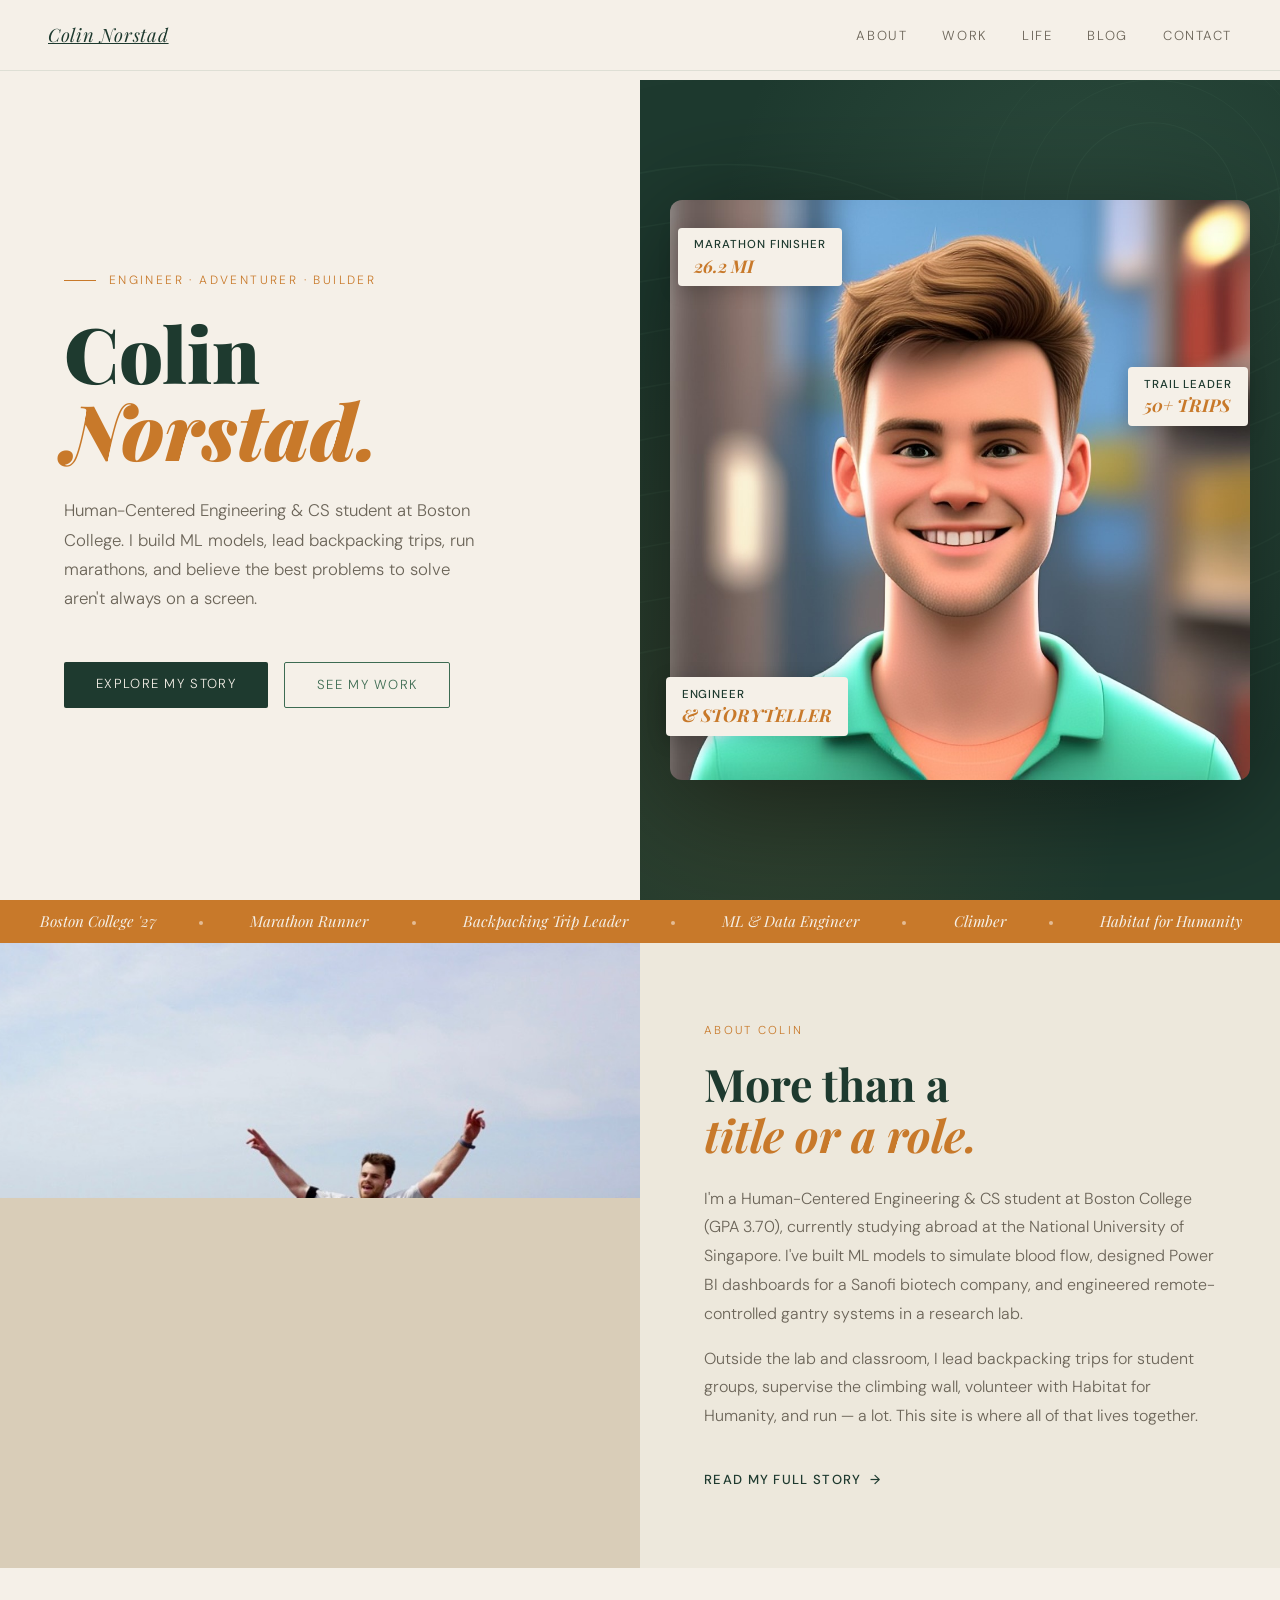
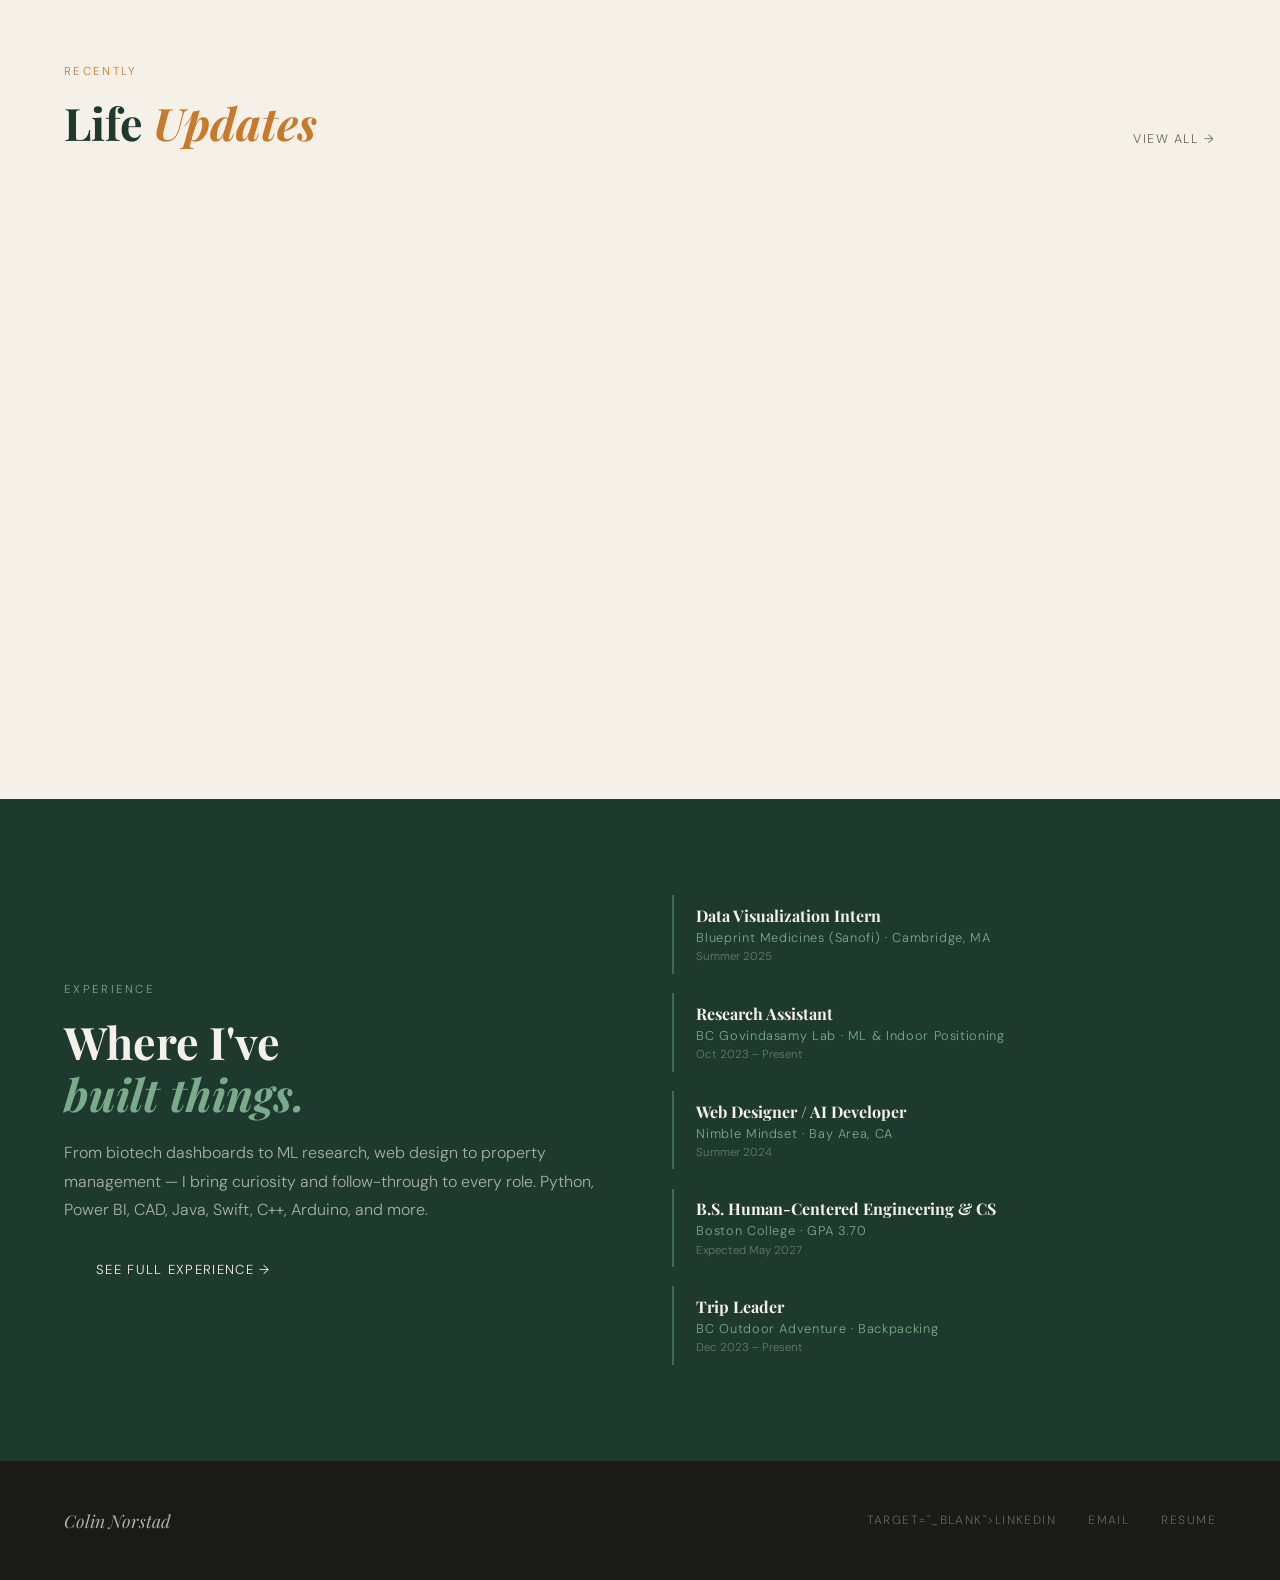
==== index.html @ 1503a0a2 "added outdoor image" ====
<!DOCTYPE html>
<html lang="en">
<head>
  <meta charset="UTF-8" />
  <meta name="viewport" content="width=device-width, initial-scale=1.0"/>
  <title>Colin Norstad</title>
  <link href="https://fonts.googleapis.com/css2?family=Playfair+Display:ital,wght@0,400;0,700;0,900;1,400;1,700&family=DM+Sans:wght@300;400;500&display=swap" rel="stylesheet"/>
  <style>
    *, *::before, *::after { box-sizing: border-box; margin: 0; padding: 0; }

    :root {
      --forest:   #1e3a2f;
      --moss:     #3d6b52;
      --sage:     #7aab8a;
      --cream:    #f5f0e8;
      --warm:     #ede8dc;
      --amber:    #c8792a;
      --sand:     #d9cdb8;
      --ink:      #1a1a18;
      --muted:    #6b6458;
    }

    html { scroll-behavior: smooth; }

    body {
      background: var(--cream);
      color: var(--ink);
      font-family: 'DM Sans', sans-serif;
      font-weight: 300;
      overflow-x: hidden;
    }

    /* ── NAV ── */
    nav {
      position: fixed; top: 0; left: 0; right: 0; z-index: 100;
      display: flex; justify-content: space-between; align-items: center;
      padding: 1.4rem 3rem;
      background: rgba(245,240,232,0.85);
      -webkit-backdrop-filter: blur(10px);
      backdrop-filter: blur(10px);
      border-bottom: 1px solid rgba(61,107,82,0.12);
    }
    .nav-logo {
      font-family: 'Playfair Display', serif;
      font-size: 1.15rem;
      letter-spacing: 0.04em;
      color: var(--forest);
      font-style: italic;
    }
    .nav-links { display: flex; gap: 2.2rem; list-style: none; }
    .nav-links a {
      text-decoration: none;
      color: var(--muted);
      font-size: 0.82rem;
      letter-spacing: 0.12em;
      text-transform: uppercase;
      transition: color 0.2s;
    }
    .nav-links a:hover { color: var(--amber); }

    /* ── HERO ── */
    .hero {
      min-height: 100vh;
      display: grid;
      grid-template-columns: 1fr 1fr;
      padding-top: 80px;
    }

    .hero-left {
      display: flex;
      flex-direction: column;
      justify-content: center;
      padding: 5rem 3.5rem 5rem 4rem;
      position: relative;
    }

    .hero-eyebrow {
      font-size: 0.75rem;
      letter-spacing: 0.2em;
      text-transform: uppercase;
      color: var(--amber);
      margin-bottom: 1.6rem;
      display: flex; align-items: center; gap: 0.8rem;
    }
    .hero-eyebrow::before {
      content: '';
      display: block;
      width: 2rem; height: 1px;
      background: var(--amber);
    }

    .hero-name {
      font-family: 'Playfair Display', serif;
      font-size: clamp(3.5rem, 6vw, 5.5rem);
      font-weight: 900;
      line-height: 1.0;
      color: var(--forest);
      margin-bottom: 1.8rem;
    }
    .hero-name em {
      font-style: italic;
      color: var(--amber);
    }

    .hero-tagline {
      font-size: 1.05rem;
      line-height: 1.75;
      color: var(--muted);
      max-width: 38ch;
      margin-bottom: 3rem;
    }

    .hero-ctas { display: flex; gap: 1rem; flex-wrap: wrap; }

    .btn-primary {
      background: var(--forest);
      color: var(--cream);
      padding: 0.85rem 2rem;
      font-size: 0.82rem;
      letter-spacing: 0.1em;
      text-transform: uppercase;
      text-decoration: none;
      border-radius: 2px;
      transition: background 0.2s, transform 0.15s;
    }
    .btn-primary:hover { background: var(--amber); transform: translateY(-2px); }

    .btn-secondary {
      border: 1.5px solid var(--moss);
      color: var(--moss);
      padding: 0.85rem 2rem;
      font-size: 0.82rem;
      letter-spacing: 0.1em;
      text-transform: uppercase;
      text-decoration: none;
      border-radius: 2px;
      transition: all 0.2s;
    }
    .btn-secondary:hover { border-color: var(--amber); color: var(--amber); transform: translateY(-2px); }

    /* ── HERO GRAPHIC RIGHT ── */
    .hero-right {
      background: var(--forest);
      position: relative;
      overflow: hidden;
      display: flex; align-items: center; justify-content: center;
    }

    /* layered background texture */
    .hero-right::before {
      content: '';
      position: absolute; inset: 0;
      background:
        radial-gradient(ellipse at 70% 30%, rgba(122,171,138,0.18) 0%, transparent 60%),
        radial-gradient(ellipse at 20% 80%, rgba(200,121,42,0.12) 0%, transparent 50%);
    }

    /* topographic lines */
    .topo {
      position: absolute; inset: 0;
      opacity: 0.07;
    }

    /* SVG illustration of Colin */
    .figure-wrap {
      position: relative; z-index: 2;
      display: flex; align-items: flex-end; justify-content: center;
      height: 85%;
    }

    .figure-svg {
      height: 100%;
      max-height: 580px;
      filter: drop-shadow(0 20px 60px rgba(0,0,0,0.4));
    }

    /* floating badges */
    .badge {
      position: absolute;
      background: var(--cream);
      border-radius: 4px;
      padding: 0.6rem 1rem;
      font-size: 0.72rem;
      letter-spacing: 0.08em;
      text-transform: uppercase;
      color: var(--forest);
      font-weight: 500;
      box-shadow: 0 4px 20px rgba(0,0,0,0.2);
      z-index: 3;
      animation: float 6s ease-in-out infinite;
    }
    .badge-1 { top: 18%; left: 6%; animation-delay: 0s; }
    .badge-2 { top: 35%; right: 5%; animation-delay: 2s; }
    .badge-3 { bottom: 20%; left: 4%; animation-delay: 1s; }

    .badge span { display: block; font-family: 'Playfair Display', serif; font-size: 1.1rem; font-style: italic; font-weight: 700; color: var(--amber); letter-spacing: 0; margin-top: 0.1rem; }

    @keyframes float {
      0%, 100% { transform: translateY(0); }
      50% { transform: translateY(-7px); }
    }

    /* ── MARQUEE STRIP ── */
    .marquee-strip {
      background: var(--amber);
      padding: 0.7rem 0;
      overflow: hidden;
      white-space: nowrap;
    }
    .marquee-inner {
      display: inline-block;
      animation: marquee 50s linear infinite;
    }
    .marquee-item {
      display: inline-block;
      font-family: 'Playfair Display', serif;
      font-style: italic;
      font-size: 0.95rem;
      color: var(--cream);
      padding: 0 2.5rem;
    }
    .marquee-dot {
      display: inline-block;
      width: 4px; height: 4px;
      background: rgba(255,255,255,0.5);
      border-radius: 50%;
      vertical-align: middle;
      margin: 0 0.2rem;
    }
    @keyframes marquee {
      from { transform: translateX(0); }
      to   { transform: translateX(-50%); }
    }

    /* ── ABOUT TEASER ── */
    .about {
      display: grid;
      grid-template-columns: 1fr 1fr;
      min-height: 60vh;
    }
    .about-image {
      background: var(--sand);
      position: relative;
      overflow: hidden;
      min-height: 420px;
    }
    .about-img-placeholder {
      width: 100%; height: 100%;
      display: flex; align-items: center; justify-content: center;
      flex-direction: column; gap: 0.8rem;
      background: linear-gradient(135deg, var(--sand) 0%, var(--warm) 100%);
    }
    .photo-label {
      font-size: 0.72rem; letter-spacing: 0.15em;
      text-transform: uppercase; color: var(--muted);
    }
    .photo-icon { font-size: 3rem; opacity: 0.3; }

    /* decorative overlapping box */
    .about-image::after {
      content: '';
      position: absolute;
      bottom: -1px; right: -1px;
      width: 40%; height: 40%;
      background: var(--forest);
      clip-path: polygon(100% 0, 100% 100%, 0 100%);
    }

    .about-text {
      background: var(--warm);
      padding: 5rem 4rem;
      display: flex; flex-direction: column; justify-content: center;
    }
    .section-label {
      font-size: 0.72rem; letter-spacing: 0.2em;
      text-transform: uppercase; color: var(--amber);
      margin-bottom: 1.2rem;
    }
    .about-text h2 {
      font-family: 'Playfair Display', serif;
      font-size: clamp(2rem, 3.5vw, 3rem);
      font-weight: 700;
      line-height: 1.15;
      color: var(--forest);
      margin-bottom: 1.5rem;
    }
    .about-text h2 em { font-style: italic; color: var(--amber); }
    .about-text p {
      font-size: 1rem; line-height: 1.8;
      color: var(--muted); margin-bottom: 1rem;
    }
    .read-more {
      display: inline-flex; align-items: center; gap: 0.5rem;
      margin-top: 1.5rem;
      font-size: 0.82rem; letter-spacing: 0.1em;
      text-transform: uppercase;
      color: var(--forest);
      text-decoration: none;
      font-weight: 500;
      transition: gap 0.2s, color 0.2s;
    }
    .read-more:hover { gap: 0.9rem; color: var(--amber); }
    .read-more::after { content: '→'; }

    /* ── LIFE UPDATES ── */
    .life {
      padding: 6rem 4rem;
      background: var(--cream);
    }
    .life-header {
      display: flex; justify-content: space-between; align-items: flex-end;
      margin-bottom: 3.5rem;
    }
    .life-header h2 {
      font-family: 'Playfair Display', serif;
      font-size: clamp(2rem, 3.5vw, 3rem);
      font-weight: 700;
      color: var(--forest);
      line-height: 1.1;
    }
    .life-header h2 em { font-style: italic; color: var(--amber); }
    .life-header a {
      font-size: 0.78rem; letter-spacing: 0.12em;
      text-transform: uppercase; color: var(--muted);
      text-decoration: none; transition: color 0.2s;
    }
    .life-header a:hover { color: var(--amber); }

    .life-grid {
      display: grid;
      grid-template-columns: 2fr 1fr 1fr;
      grid-template-rows: auto auto;
      gap: 1.2rem;
    }

    .life-card {
      border-radius: 4px;
      overflow: hidden;
      position: relative;
      cursor: pointer;
      transition: transform 0.3s;
    }
    .life-card:hover { transform: translateY(-4px); }
    .life-card:hover .card-img { transform: scale(1.04); }

    .life-card-inner {
      position: relative;
      height: 100%;
      min-height: 240px;
      overflow: hidden;
    }

    .card-img {
      width: 100%; height: 100%; min-height: 240px;
      object-fit: cover;
      transition: transform 0.5s ease;
      display: block;
    }

    .card-img-placeholder {
      width: 100%; min-height: 240px;
      display: flex; align-items: center; justify-content: center;
      font-size: 3rem;
      transition: transform 0.5s ease;
    }

    .card-overlay {
      position: absolute; inset: 0;
      background: linear-gradient(to top, rgba(20,40,28,0.88) 0%, transparent 55%);
      display: flex; flex-direction: column; justify-content: flex-end;
      padding: 1.4rem;
    }
    .card-tag {
      font-size: 0.65rem; letter-spacing: 0.15em;
      text-transform: uppercase; color: var(--sage);
      margin-bottom: 0.4rem;
    }
    .card-title {
      font-family: 'Playfair Display', serif;
      font-size: 1.05rem; font-weight: 700;
      color: var(--cream); line-height: 1.3;
    }
    .card-date {
      font-size: 0.7rem; color: rgba(245,240,232,0.5);
      margin-top: 0.4rem;
    }

    .life-card.featured { grid-row: span 2; }
    .life-card.featured .card-img-placeholder { min-height: 500px; }
    .life-card.featured .card-img { min-height: 500px; }
    .life-card.featured .card-title { font-size: 1.4rem; }

    /* card colors */
    .card-marathon .card-img-placeholder { background: linear-gradient(135deg, #2d5a3d, #4a8a5e); }
    .card-backpack .card-img-placeholder { background: linear-gradient(135deg, #3d4a2d, #6b7a4a); }
    .card-work    .card-img-placeholder { background: linear-gradient(135deg, #2d3d5a, #4a5e8a); }
    .card-code    .card-img-placeholder { background: linear-gradient(135deg, #1e3a2f, #3d6b52); }

    /* ── WORK TEASER ── */
    .work-teaser {
      background: var(--forest);
      padding: 6rem 4rem;
      display: grid;
      grid-template-columns: 1fr 1fr;
      gap: 4rem;
      align-items: center;
    }
    .work-teaser h2 {
      font-family: 'Playfair Display', serif;
      font-size: clamp(2rem, 3.5vw, 3rem);
      font-weight: 700;
      color: var(--cream);
      line-height: 1.15;
      margin-bottom: 1.2rem;
    }
    .work-teaser h2 em { font-style: italic; color: var(--sage); }
    .work-teaser p {
      color: rgba(245,240,232,0.65);
      line-height: 1.8; font-size: 1rem;
      margin-bottom: 2rem;
    }
    .work-items { display: flex; flex-direction: column; gap: 1.2rem; }
    .work-item {
      border-left: 2px solid var(--moss);
      padding: 0.6rem 0 0.6rem 1.4rem;
      transition: border-color 0.2s;
    }
    .work-item:hover { border-color: var(--amber); }
    .work-item-role {
      font-family: 'Playfair Display', serif;
      font-size: 1rem; font-weight: 700;
      color: var(--cream); margin-bottom: 0.2rem;
    }
    .work-item-co {
      font-size: 0.8rem; color: var(--sage); letter-spacing: 0.05em;
    }
    .work-item-yr {
      font-size: 0.72rem; color: rgba(245,240,232,0.35);
      margin-top: 0.2rem;
    }

    /* ── FOOTER ── */
    footer {
      background: var(--ink);
      padding: 3rem 4rem;
      display: flex; justify-content: space-between; align-items: center;
      flex-wrap: wrap; gap: 1rem;
    }
    .footer-name {
      font-family: 'Playfair Display', serif;
      font-size: 1.1rem; font-style: italic;
      color: var(--cream); opacity: 0.7;
    }
    .footer-links { display: flex; gap: 2rem; }
    .footer-links a {
      font-size: 0.75rem; letter-spacing: 0.12em;
      text-transform: uppercase; color: rgba(245,240,232,0.35);
      text-decoration: none; transition: color 0.2s;
    }
    .footer-links a:hover { color: var(--amber); }

    /* ── ENTRY ANIMATIONS ── */
    .fade-in {
      opacity: 0; transform: translateY(24px);
      animation: fadeUp 0.8s ease forwards;
    }
    .fade-in:nth-child(1) { animation-delay: 0.1s; }
    .fade-in:nth-child(2) { animation-delay: 0.25s; }
    .fade-in:nth-child(3) { animation-delay: 0.4s; }
    .fade-in:nth-child(4) { animation-delay: 0.55s; }
    @keyframes fadeUp {
      to { opacity: 1; transform: translateY(0); }
    }
  </style>
</head>
<body>

<!-- NAV -->
<nav>
  <a href="index.html" class="nav-logo">Colin Norstad</a>
  <ul class="nav-links">
    <li><a href="colin-about.html">About</a></li>
    <li><a href="colin-work.html">Work</a></li>
    <li><a href="colin-life.html">Life</a></li>
    <li><a href="colin-blog.html">Blog</a></li>
    <li><a href="colin-contact.html">Contact</a></li>
  </ul>
</nav>

<!-- HERO -->
<section class="hero">
  <div class="hero-left">
    <div class="hero-eyebrow fade-in">Engineer · Adventurer · Builder</div>
    <h1 class="hero-name fade-in">
      Colin<br><em>Norstad.</em>
    </h1>
    <p class="hero-tagline fade-in">
      Human-Centered Engineering & CS student at Boston College. I build ML models, lead backpacking trips, run marathons, and believe the best problems to solve aren't always on a screen.
    </p>
    <div class="hero-ctas fade-in">
      <a href="colin-about.html" class="btn-primary">Explore My Story</a>
      <a href="colin-work.html" class="btn-secondary">See My Work</a>
    </div>
  </div>

  <div class="hero-right">
    <!-- Topographic SVG background lines -->
    <svg class="topo" viewBox="0 0 600 700" preserveAspectRatio="xMidYMid slice" xmlns="http://www.w3.org/2000/svg">
      <path d="M-50,200 Q150,150 300,220 T650,180" fill="none" stroke="#7aab8a" stroke-width="1.5"/>
      <path d="M-50,250 Q180,190 330,270 T650,230" fill="none" stroke="#7aab8a" stroke-width="1.5"/>
      <path d="M-50,300 Q200,240 360,310 T650,280" fill="none" stroke="#7aab8a" stroke-width="1.5"/>
      <path d="M-50,350 Q170,290 320,360 T650,330" fill="none" stroke="#7aab8a" stroke-width="1.5"/>
      <path d="M-50,400 Q210,340 380,420 T650,380" fill="none" stroke="#7aab8a" stroke-width="1.5"/>
      <path d="M-50,450 Q190,390 350,460 T650,430" fill="none" stroke="#7aab8a" stroke-width="1.5"/>
      <path d="M-50,500 Q220,440 400,510 T650,480" fill="none" stroke="#7aab8a" stroke-width="1.5"/>
      <path d="M-50,550 Q160,490 310,560 T650,520" fill="none" stroke="#7aab8a" stroke-width="1.5"/>
      <path d="M-50,150 Q130,100 280,170 T650,130" fill="none" stroke="#7aab8a" stroke-width="1.5"/>
      <path d="M-50,100 Q110,50 260,120 T650,80" fill="none" stroke="#7aab8a" stroke-width="1.5"/>
      <circle cx="480" cy="120" r="80" fill="none" stroke="#7aab8a" stroke-width="1"/>
      <circle cx="480" cy="120" r="120" fill="none" stroke="#7aab8a" stroke-width="0.8"/>
      <circle cx="480" cy="120" r="160" fill="none" stroke="#7aab8a" stroke-width="0.6"/>
    </svg>

    <!-- Cartoon portrait -->
    <div class="figure-wrap" style="align-items:center; justify-content:center;">
      <img src="[data-uri]" 
           alt="Colin Norstad illustrated portrait"
           style="height:88%; max-height:580px; width:auto; object-fit:contain; 
                  filter:drop-shadow(0 20px 60px rgba(0,0,0,0.5));
                  border-radius: 12px;" />
    </div>

    <!-- Floating achievement badges -->
    <div class="badge badge-1">
      Marathon finisher
      <span>26.2 mi</span>
    </div>
    <div class="badge badge-2">
      Trail leader
      <span>50+ trips</span>
    </div>
    <div class="badge badge-3">
      Engineer
      <span>& Storyteller</span>
    </div>
  </div>
</section>

<!-- MARQUEE -->
<div class="marquee-strip">
  <div class="marquee-inner">
    <span class="marquee-item">Boston College '27</span><span class="marquee-dot"></span>
    <span class="marquee-item">Marathon Runner</span><span class="marquee-dot"></span>
    <span class="marquee-item">Backpacking Trip Leader</span><span class="marquee-dot"></span>
    <span class="marquee-item">ML & Data Engineer</span><span class="marquee-dot"></span>
    <span class="marquee-item">Climber</span><span class="marquee-dot"></span>
    <span class="marquee-item">Habitat for Humanity</span><span class="marquee-dot"></span>
    <span class="marquee-item">Engineers Without Borders</span><span class="marquee-dot"></span>
    <span class="marquee-item">Boston College '27</span><span class="marquee-dot"></span>
    <span class="marquee-item">Marathon Runner</span><span class="marquee-dot"></span>
    <span class="marquee-item">Backpacking Trip Leader</span><span class="marquee-dot"></span>
    <span class="marquee-item">ML & Data Engineer</span><span class="marquee-dot"></span>
    <span class="marquee-item">Climber</span><span class="marquee-dot"></span>
    <span class="marquee-item">Habitat for Humanity</span><span class="marquee-dot"></span>
    <span class="marquee-item">Engineers Without Borders</span><span class="marquee-dot"></span>
  </div>
</div>

<!-- ABOUT TEASER -->
<section class="about">
  <div class="about-image">
    <img src="[data-uri]" alt="Colin at the marathon finish line" style="width:100%;height:100%;min-height:420px;object-fit:cover;object-position:center 20%;display:block;" />
  </div>
  <div class="about-text">
    <div class="section-label">About Colin</div>
    <h2>More than a<br><em>title or a role.</em></h2>
    <p>I'm a Human-Centered Engineering & CS student at Boston College (GPA 3.70), currently studying abroad at the National University of Singapore. I've built ML models to simulate blood flow, designed Power BI dashboards for a Sanofi biotech company, and engineered remote-controlled gantry systems in a research lab.</p>
    <p>Outside the lab and classroom, I lead backpacking trips for student groups, supervise the climbing wall, volunteer with Habitat for Humanity, and run — a lot. This site is where all of that lives together.</p>
    <a href="colin-about.html" class="read-more">Read my full story</a>
  </div>
</section>

<!-- LIFE UPDATES -->
<section class="life">
  <div class="life-header">
    <div>
      <div class="section-label">Recently</div>
      <h2>Life <em>Updates</em></h2>
    </div>
    <a href="colin-life.html">View all →</a>
  </div>

  <div class="life-grid">
    <!-- Featured card -->
    <div class="life-card featured card-marathon">
      <div class="life-card-inner">
        <img src="[data-uri]" alt="Colin crossing the finish line at Rhode Races marathon" style="width:100%;height:100%;min-height:500px;object-fit:cover;object-position:center top;display:block;" />
        <div class="card-overlay">
          <div class="card-tag">Running</div>
          <div class="card-title">Crossed the finish line of my first marathon — 26.2 miles and already thinking about the next one.</div>
          <div class="card-date">2025</div>
        </div>
      </div>
    </div>

    <!-- Small cards -->
    <div class="life-card card-backpack">
      <div class="life-card-inner">
        <div class="card-img-placeholder">🌏</div>
        <div class="card-overlay">
          <div class="card-tag">Study Abroad</div>
          <div class="card-title">Studying at the National University of Singapore. New country, new perspective.</div>
          <div class="card-date">Fall 2025</div>
        </div>
      </div>
    </div>

    <div class="life-card card-work">
      <div class="life-card-inner">
        <img src="\images\OAPemiGroup.jpg" alt="" class="card-img">
        <div class="card-overlay">
          <div class="card-tag">Work</div>
          <div class="card-title">Data Visualization Intern at Blueprint Medicines (Sanofi) — built a global CDMO spend dashboard.</div>
          <div class="card-date">Summer 2025</div>
        </div>
      </div>
    </div>

    <div class="life-card card-backpack">
      <div class="life-card-inner">
        <div class="card-img-placeholder">🏕️</div>
        <div class="card-overlay">
          <div class="card-tag">Outdoors</div>
          <div class="card-title">Led another backpacking trip — 6+ students, multiple days, zero cell service.</div>
          <div class="card-date">2024</div>
        </div>
      </div>
    </div>

    <div class="life-card card-code">
      <div class="life-card-inner">
        <div class="card-img-placeholder">🧬</div>
        <div class="card-overlay">
          <div class="card-tag">Research</div>
          <div class="card-title">Built an ML model simulating blood flow through a stenotic artery. Presented to students & faculty.</div>
          <div class="card-date">Spring 2025</div>
        </div>
      </div>
    </div>
  </div>
</section>

<!-- WORK TEASER -->
<section class="work-teaser">
    <div>
    <div class="section-label" style="color: var(--sage);">Experience</div>
    <h2>Where I've<br><em>built things.</em></h2>
    <p>From biotech dashboards to ML research, web design to property management — I bring curiosity and follow-through to every role. Python, Power BI, CAD, Java, Swift, C++, Arduino, and more.</p>
    <a href="colin-work.html" class="btn-primary">See full experience →</a>
  </div>
  <div class="work-items">
    <div class="work-item">
      <div class="work-item-role">Data Visualization Intern</div>
      <div class="work-item-co">Blueprint Medicines (Sanofi) · Cambridge, MA</div>
      <div class="work-item-yr">Summer 2025</div>
    </div>
    <div class="work-item">
      <div class="work-item-role">Research Assistant</div>
      <div class="work-item-co">BC Govindasamy Lab · ML & Indoor Positioning</div>
      <div class="work-item-yr">Oct 2023 – Present</div>
    </div>
    <div class="work-item">
      <div class="work-item-role">Web Designer / AI Developer</div>
      <div class="work-item-co">Nimble Mindset · Bay Area, CA</div>
      <div class="work-item-yr">Summer 2024</div>
    </div>
    <div class="work-item">
      <div class="work-item-role">B.S. Human-Centered Engineering & CS</div>
      <div class="work-item-co">Boston College · GPA 3.70</div>
      <div class="work-item-yr">Expected May 2027</div>
    </div>
    <div class="work-item">
      <div class="work-item-role">Trip Leader</div>
      <div class="work-item-co">BC Outdoor Adventure · Backpacking</div>
      <div class="work-item-yr">Dec 2023 – Present</div>
    </div>
  </div>
</section>

<!-- FOOTER -->
<footer>
  <div class="footer-name">Colin Norstad</div>
  <div class="footer-links">
    <a href="https://www.linkedin.com/in/colin-norstad">target="_blank">LinkedIn</a>
    <a href="mailto:colinnorstad@gmail.com">Email</a>
    <a href="Colin_Norstad_Resume.pdf" target="_blank">Resume</a>
  </div>
</footer>
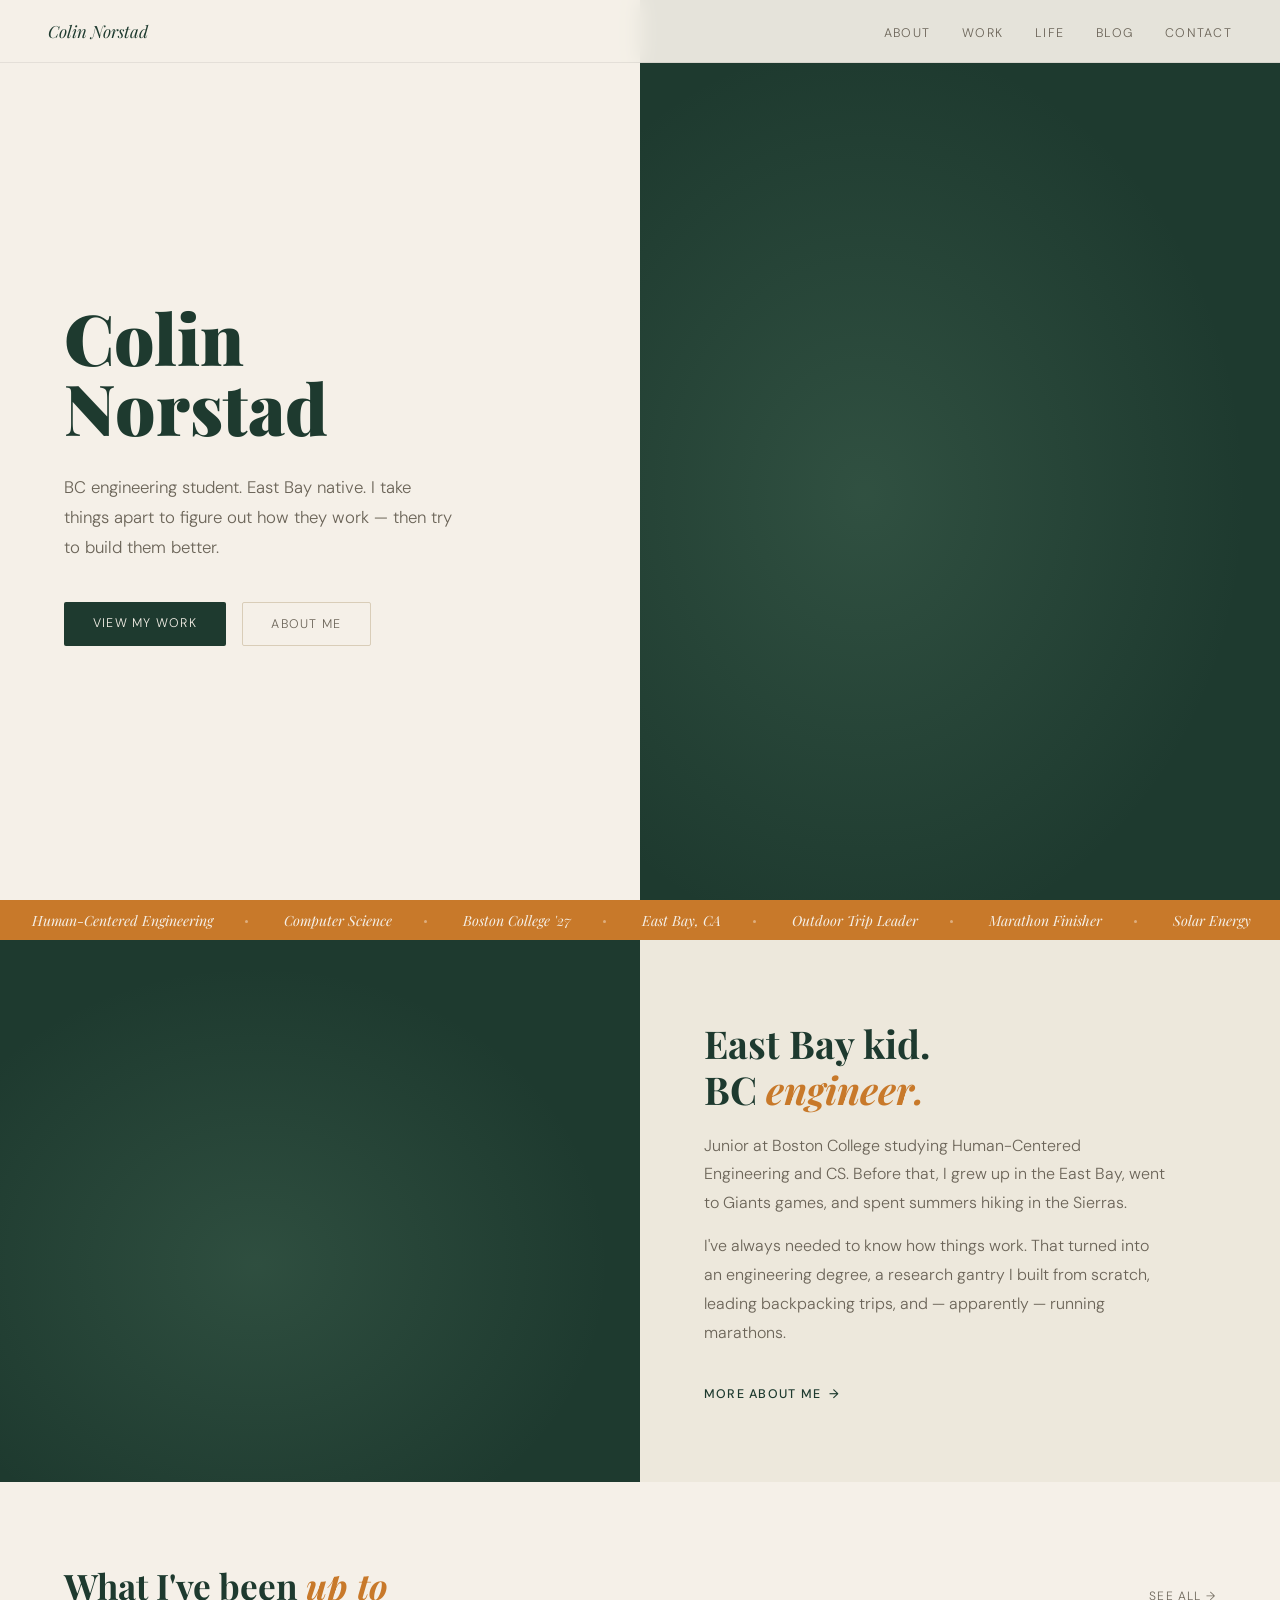
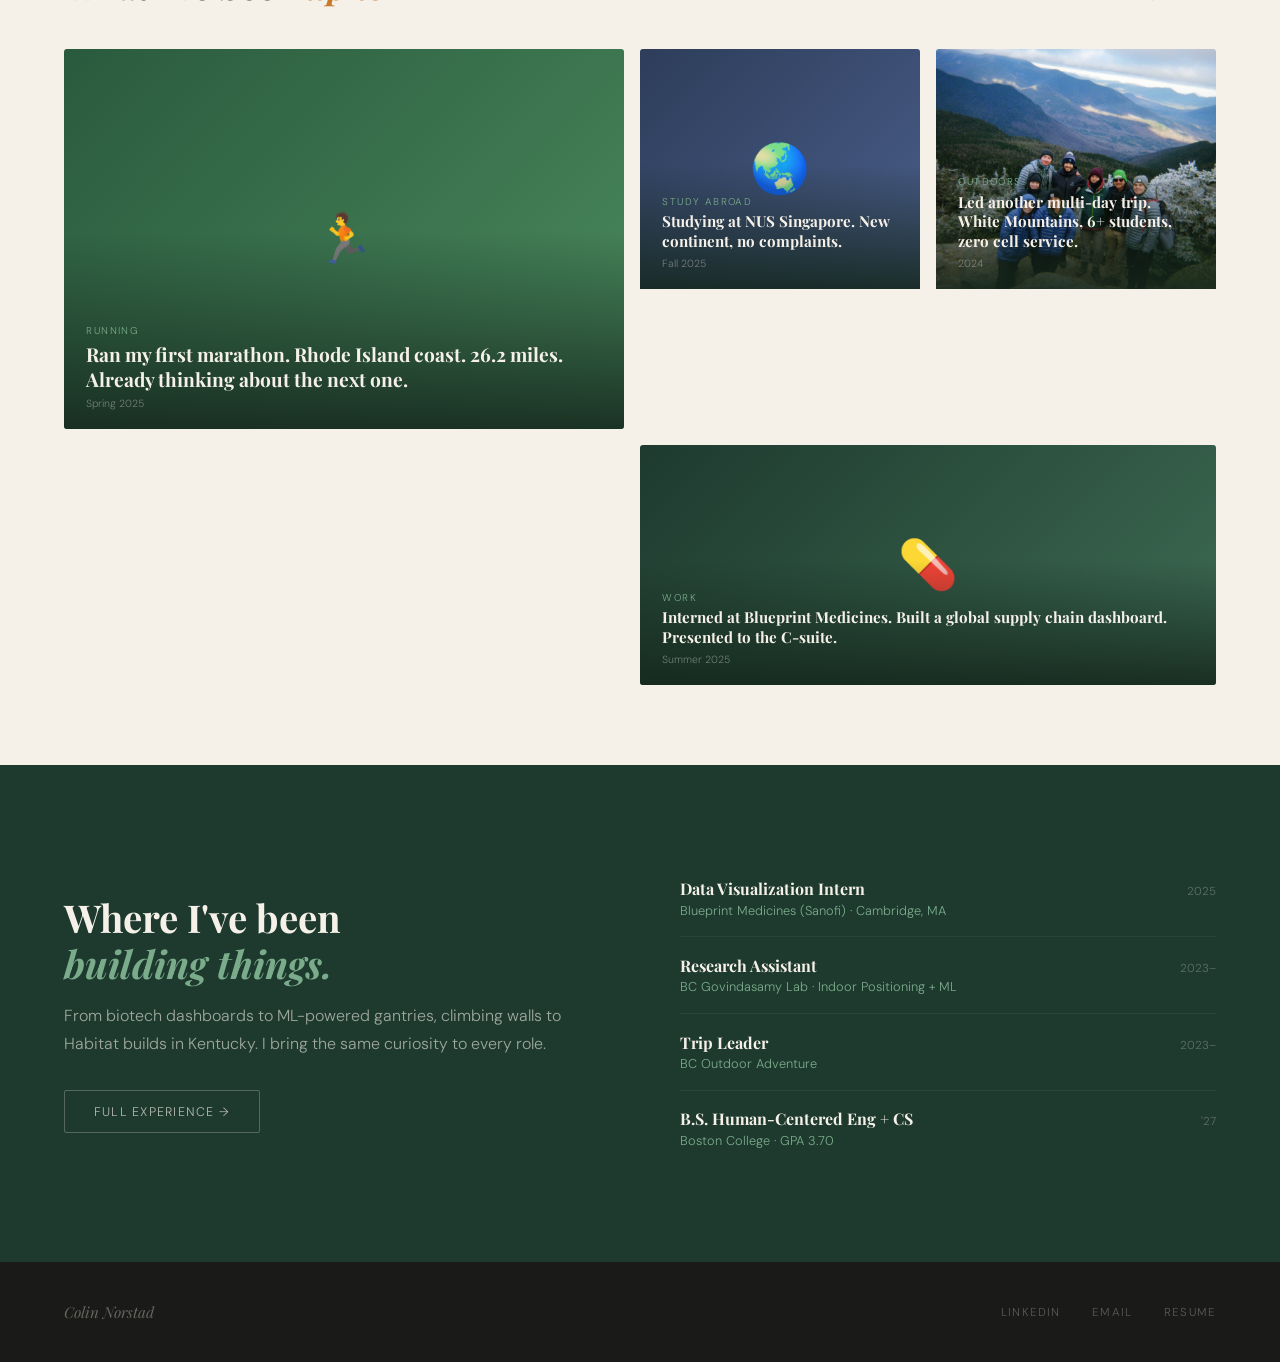
==== commit e84cb9e5: "redesign site with cleaner layout and authentic copy - remove decorative AI patterns: giant pseudo-e" ====
--- a/index.html
+++ b/index.html
@@ -7,21 +7,18 @@
   <link href="https://fonts.googleapis.com/css2?family=Playfair+Display:ital,wght@0,400;0,700;0,900;1,400;1,700&family=DM+Sans:wght@300;400;500&display=swap" rel="stylesheet"/>
   <style>
     *, *::before, *::after { box-sizing: border-box; margin: 0; padding: 0; }
-
     :root {
-      --forest:   #1e3a2f;
-      --moss:     #3d6b52;
-      --sage:     #7aab8a;
-      --cream:    #f5f0e8;
-      --warm:     #ede8dc;
-      --amber:    #c8792a;
-      --sand:     #d9cdb8;
-      --ink:      #1a1a18;
-      --muted:    #6b6458;
-    }
-
+      --forest: #1e3a2f;
+      --moss:   #3d6b52;
+      --sage:   #7aab8a;
+      --cream:  #f5f0e8;
+      --warm:   #ede8dc;
+      --amber:  #c8792a;
+      --sand:   #d9cdb8;
+      --ink:    #1a1a18;
+      --muted:  #6b6458;
+    }
     html { scroll-behavior: smooth; }
-
     body {
       background: var(--cream);
       color: var(--ink);
@@ -30,446 +27,407 @@
       overflow-x: hidden;
     }
 
-    /* ── NAV ── */
+    /* NAV */
     nav {
       position: fixed; top: 0; left: 0; right: 0; z-index: 100;
       display: flex; justify-content: space-between; align-items: center;
-      padding: 1.4rem 3rem;
-      background: rgba(245,240,232,0.85);
+      padding: 1.25rem 3rem;
+      background: rgba(245,240,232,0.93);
+      backdrop-filter: blur(10px);
       -webkit-backdrop-filter: blur(10px);
-      backdrop-filter: blur(10px);
-      border-bottom: 1px solid rgba(61,107,82,0.12);
+      border-bottom: 1px solid rgba(0,0,0,0.07);
     }
     .nav-logo {
       font-family: 'Playfair Display', serif;
-      font-size: 1.15rem;
-      letter-spacing: 0.04em;
+      font-size: 1.05rem;
       color: var(--forest);
       font-style: italic;
-    }
-    .nav-links { display: flex; gap: 2.2rem; list-style: none; }
+      text-decoration: none;
+    }
+    .nav-links { display: flex; gap: 2rem; list-style: none; }
     .nav-links a {
       text-decoration: none;
       color: var(--muted);
-      font-size: 0.82rem;
-      letter-spacing: 0.12em;
+      font-size: 0.78rem;
+      letter-spacing: 0.1em;
       text-transform: uppercase;
       transition: color 0.2s;
     }
-    .nav-links a:hover { color: var(--amber); }
-
-    /* ── HERO ── */
+    .nav-links a:hover { color: var(--forest); }
+
+    /* HERO */
     .hero {
       min-height: 100vh;
       display: grid;
       grid-template-columns: 1fr 1fr;
-      padding-top: 80px;
-    }
-
+    }
     .hero-left {
       display: flex;
       flex-direction: column;
       justify-content: center;
-      padding: 5rem 3.5rem 5rem 4rem;
-      position: relative;
-    }
-
-    .hero-eyebrow {
-      font-size: 0.75rem;
-      letter-spacing: 0.2em;
-      text-transform: uppercase;
-      color: var(--amber);
-      margin-bottom: 1.6rem;
-      display: flex; align-items: center; gap: 0.8rem;
-    }
-    .hero-eyebrow::before {
-      content: '';
-      display: block;
-      width: 2rem; height: 1px;
-      background: var(--amber);
-    }
-
+      padding: 8rem 4rem 5rem;
+    }
     .hero-name {
       font-family: 'Playfair Display', serif;
-      font-size: clamp(3.5rem, 6vw, 5.5rem);
+      font-size: clamp(3.5rem, 5.5vw, 5.2rem);
       font-weight: 900;
       line-height: 1.0;
       color: var(--forest);
       margin-bottom: 1.8rem;
     }
-    .hero-name em {
-      font-style: italic;
-      color: var(--amber);
-    }
-
     .hero-tagline {
       font-size: 1.05rem;
-      line-height: 1.75;
+      line-height: 1.8;
       color: var(--muted);
-      max-width: 38ch;
-      margin-bottom: 3rem;
-    }
-
+      max-width: 36ch;
+      margin-bottom: 2.5rem;
+    }
     .hero-ctas { display: flex; gap: 1rem; flex-wrap: wrap; }
-
     .btn-primary {
       background: var(--forest);
       color: var(--cream);
-      padding: 0.85rem 2rem;
-      font-size: 0.82rem;
+      padding: 0.8rem 1.8rem;
+      font-size: 0.78rem;
       letter-spacing: 0.1em;
       text-transform: uppercase;
       text-decoration: none;
       border-radius: 2px;
       transition: background 0.2s, transform 0.15s;
+      display: inline-block;
     }
     .btn-primary:hover { background: var(--amber); transform: translateY(-2px); }
-
     .btn-secondary {
-      border: 1.5px solid var(--moss);
-      color: var(--moss);
-      padding: 0.85rem 2rem;
-      font-size: 0.82rem;
+      border: 1.5px solid var(--sand);
+      color: var(--muted);
+      padding: 0.8rem 1.8rem;
+      font-size: 0.78rem;
       letter-spacing: 0.1em;
       text-transform: uppercase;
       text-decoration: none;
       border-radius: 2px;
       transition: all 0.2s;
+      display: inline-block;
     }
     .btn-secondary:hover { border-color: var(--amber); color: var(--amber); transform: translateY(-2px); }
 
-    /* ── HERO GRAPHIC RIGHT ── */
     .hero-right {
       background: var(--forest);
       position: relative;
       overflow: hidden;
-      display: flex; align-items: center; justify-content: center;
-    }
-
-    /* layered background texture */
-    .hero-right::before {
-      content: '';
-      position: absolute; inset: 0;
-      background:
-        radial-gradient(ellipse at 70% 30%, rgba(122,171,138,0.18) 0%, transparent 60%),
-        radial-gradient(ellipse at 20% 80%, rgba(200,121,42,0.12) 0%, transparent 50%);
-    }
-
-    /* topographic lines */
-    .topo {
-      position: absolute; inset: 0;
-      opacity: 0.07;
-    }
-
-    /* SVG illustration of Colin */
-    .figure-wrap {
-      position: relative; z-index: 2;
-      display: flex; align-items: flex-end; justify-content: center;
-      height: 85%;
-    }
-
-    .figure-svg {
-      height: 100%;
-      max-height: 580px;
-      filter: drop-shadow(0 20px 60px rgba(0,0,0,0.4));
-    }
-
-    /* floating badges */
-    .badge {
-      position: absolute;
-      background: var(--cream);
-      border-radius: 4px;
-      padding: 0.6rem 1rem;
-      font-size: 0.72rem;
-      letter-spacing: 0.08em;
-      text-transform: uppercase;
-      color: var(--forest);
-      font-weight: 500;
-      box-shadow: 0 4px 20px rgba(0,0,0,0.2);
-      z-index: 3;
-      animation: float 6s ease-in-out infinite;
-    }
-    .badge-1 { top: 18%; left: 6%; animation-delay: 0s; }
-    .badge-2 { top: 35%; right: 5%; animation-delay: 2s; }
-    .badge-3 { bottom: 20%; left: 4%; animation-delay: 1s; }
-
-    .badge span { display: block; font-family: 'Playfair Display', serif; font-size: 1.1rem; font-style: italic; font-weight: 700; color: var(--amber); letter-spacing: 0; margin-top: 0.1rem; }
-
-    @keyframes float {
-      0%, 100% { transform: translateY(0); }
-      50% { transform: translateY(-7px); }
-    }
-
-    /* ── MARQUEE STRIP ── */
+    }
+    .hero-right img {
+      width: 100%; height: 100%;
+      object-fit: cover;
+      display: block;
+      opacity: 0.5;
+    }
+    .hero-right-no-photo {
+      width: 100%; height: 100%;
+      background: radial-gradient(ellipse at 35% 55%, rgba(122,171,138,0.2) 0%, transparent 65%);
+    }
+
+    /* MARQUEE */
     .marquee-strip {
       background: var(--amber);
-      padding: 0.7rem 0;
+      padding: 0.6rem 0;
       overflow: hidden;
       white-space: nowrap;
     }
     .marquee-inner {
       display: inline-block;
-      animation: marquee 50s linear infinite;
+      animation: marquee 45s linear infinite;
     }
     .marquee-item {
       display: inline-block;
       font-family: 'Playfair Display', serif;
       font-style: italic;
-      font-size: 0.95rem;
+      font-size: 0.88rem;
       color: var(--cream);
-      padding: 0 2.5rem;
-    }
-    .marquee-dot {
+      padding: 0 2rem;
+    }
+    .marquee-sep {
       display: inline-block;
-      width: 4px; height: 4px;
-      background: rgba(255,255,255,0.5);
+      width: 3px; height: 3px;
+      background: rgba(255,255,255,0.4);
       border-radius: 50%;
       vertical-align: middle;
-      margin: 0 0.2rem;
     }
     @keyframes marquee {
       from { transform: translateX(0); }
       to   { transform: translateX(-50%); }
     }
 
-    /* ── ABOUT TEASER ── */
+    /* ABOUT TEASER */
     .about {
       display: grid;
       grid-template-columns: 1fr 1fr;
-      min-height: 60vh;
+      min-height: 55vh;
     }
     .about-image {
-      background: var(--sand);
-      position: relative;
+      background: var(--forest);
       overflow: hidden;
       min-height: 420px;
-    }
-    .about-img-placeholder {
+      position: relative;
+    }
+    .about-image img {
       width: 100%; height: 100%;
-      display: flex; align-items: center; justify-content: center;
-      flex-direction: column; gap: 0.8rem;
-      background: linear-gradient(135deg, var(--sand) 0%, var(--warm) 100%);
-    }
-    .photo-label {
-      font-size: 0.72rem; letter-spacing: 0.15em;
-      text-transform: uppercase; color: var(--muted);
-    }
-    .photo-icon { font-size: 3rem; opacity: 0.3; }
-
-    /* decorative overlapping box */
-    .about-image::after {
-      content: '';
-      position: absolute;
-      bottom: -1px; right: -1px;
-      width: 40%; height: 40%;
-      background: var(--forest);
-      clip-path: polygon(100% 0, 100% 100%, 0 100%);
-    }
-
+      object-fit: cover;
+      display: block;
+      opacity: 0.6;
+    }
+    .about-image-placeholder {
+      width: 100%; height: 100%;
+      min-height: 420px;
+      background: radial-gradient(ellipse at 40% 60%, rgba(122,171,138,0.18) 0%, transparent 65%);
+    }
     .about-text {
       background: var(--warm);
       padding: 5rem 4rem;
-      display: flex; flex-direction: column; justify-content: center;
-    }
-    .section-label {
-      font-size: 0.72rem; letter-spacing: 0.2em;
-      text-transform: uppercase; color: var(--amber);
+      display: flex;
+      flex-direction: column;
+      justify-content: center;
+    }
+    .about-text h2 {
+      font-family: 'Playfair Display', serif;
+      font-size: clamp(1.8rem, 3vw, 2.6rem);
+      font-weight: 700;
+      line-height: 1.2;
+      color: var(--forest);
       margin-bottom: 1.2rem;
-    }
-    .about-text h2 {
-      font-family: 'Playfair Display', serif;
-      font-size: clamp(2rem, 3.5vw, 3rem);
-      font-weight: 700;
-      line-height: 1.15;
-      color: var(--forest);
-      margin-bottom: 1.5rem;
     }
     .about-text h2 em { font-style: italic; color: var(--amber); }
     .about-text p {
-      font-size: 1rem; line-height: 1.8;
-      color: var(--muted); margin-bottom: 1rem;
+      font-size: 1rem;
+      line-height: 1.8;
+      color: var(--muted);
+      margin-bottom: 0.9rem;
+      max-width: 42ch;
     }
     .read-more {
-      display: inline-flex; align-items: center; gap: 0.5rem;
+      display: inline-flex;
+      align-items: center;
+      gap: 0.5rem;
       margin-top: 1.5rem;
-      font-size: 0.82rem; letter-spacing: 0.1em;
+      font-size: 0.78rem;
+      letter-spacing: 0.1em;
       text-transform: uppercase;
       color: var(--forest);
       text-decoration: none;
       font-weight: 500;
       transition: gap 0.2s, color 0.2s;
     }
-    .read-more:hover { gap: 0.9rem; color: var(--amber); }
+    .read-more:hover { gap: 1rem; color: var(--amber); }
     .read-more::after { content: '→'; }
 
-    /* ── LIFE UPDATES ── */
-    .life {
-      padding: 6rem 4rem;
-      background: var(--cream);
-    }
-    .life-header {
-      display: flex; justify-content: space-between; align-items: flex-end;
-      margin-bottom: 3.5rem;
-    }
-    .life-header h2 {
-      font-family: 'Playfair Display', serif;
-      font-size: clamp(2rem, 3.5vw, 3rem);
+    /* RECENT */
+    .recent {
+      padding: 5rem 4rem;
+    }
+    .recent-header {
+      display: flex;
+      justify-content: space-between;
+      align-items: baseline;
+      margin-bottom: 2.5rem;
+    }
+    .recent-header h2 {
+      font-family: 'Playfair Display', serif;
+      font-size: clamp(1.6rem, 2.8vw, 2.2rem);
       font-weight: 700;
       color: var(--forest);
-      line-height: 1.1;
-    }
-    .life-header h2 em { font-style: italic; color: var(--amber); }
-    .life-header a {
-      font-size: 0.78rem; letter-spacing: 0.12em;
-      text-transform: uppercase; color: var(--muted);
-      text-decoration: none; transition: color 0.2s;
-    }
-    .life-header a:hover { color: var(--amber); }
-
-    .life-grid {
+    }
+    .recent-header h2 em { font-style: italic; color: var(--amber); }
+    .see-all {
+      font-size: 0.75rem;
+      letter-spacing: 0.1em;
+      text-transform: uppercase;
+      color: var(--muted);
+      text-decoration: none;
+      transition: color 0.2s;
+    }
+    .see-all:hover { color: var(--amber); }
+
+    .recent-grid {
       display: grid;
       grid-template-columns: 2fr 1fr 1fr;
       grid-template-rows: auto auto;
-      gap: 1.2rem;
-    }
-
-    .life-card {
-      border-radius: 4px;
+      gap: 1rem;
+    }
+    .recent-card {
+      border-radius: 3px;
       overflow: hidden;
       position: relative;
       cursor: pointer;
       transition: transform 0.3s;
     }
-    .life-card:hover { transform: translateY(-4px); }
-    .life-card:hover .card-img { transform: scale(1.04); }
-
-    .life-card-inner {
+    .recent-card:hover { transform: translateY(-3px); }
+    .recent-card-inner {
       position: relative;
-      height: 100%;
       min-height: 240px;
-      overflow: hidden;
-    }
-
-    .card-img {
-      width: 100%; height: 100%; min-height: 240px;
+    }
+    .recent-card.featured .recent-card-inner { min-height: 380px; }
+    .recent-card.wide { grid-column: 2 / span 2; }
+
+    .recent-card img {
+      width: 100%; height: 100%;
+      min-height: inherit;
       object-fit: cover;
-      transition: transform 0.5s ease;
       display: block;
     }
-
-    .card-img-placeholder {
-      width: 100%; min-height: 240px;
-      display: flex; align-items: center; justify-content: center;
+    .card-placeholder {
+      width: 100%;
+      min-height: inherit;
+      display: flex;
+      align-items: center;
+      justify-content: center;
       font-size: 3rem;
-      transition: transform 0.5s ease;
-    }
+    }
+    .card-placeholder.c-forest { background: linear-gradient(135deg, #2a5a3d, #4a8a5e); }
+    .card-placeholder.c-blue   { background: linear-gradient(135deg, #2d3d5a, #4a5e8a); }
+    .card-placeholder.c-earth  { background: linear-gradient(135deg, #3d4a2d, #6b7a4a); }
+    .card-placeholder.c-dark   { background: linear-gradient(135deg, #1e3a2f, #3d6b52); }
 
     .card-overlay {
       position: absolute; inset: 0;
-      background: linear-gradient(to top, rgba(20,40,28,0.88) 0%, transparent 55%);
-      display: flex; flex-direction: column; justify-content: flex-end;
-      padding: 1.4rem;
-    }
-    .card-tag {
-      font-size: 0.65rem; letter-spacing: 0.15em;
-      text-transform: uppercase; color: var(--sage);
-      margin-bottom: 0.4rem;
+      background: linear-gradient(to top, rgba(20,38,28,0.88) 0%, transparent 52%);
+      display: flex;
+      flex-direction: column;
+      justify-content: flex-end;
+      padding: 1.2rem 1.4rem;
+    }
+    .card-cat {
+      font-size: 0.62rem;
+      letter-spacing: 0.14em;
+      text-transform: uppercase;
+      color: var(--sage);
+      margin-bottom: 0.3rem;
     }
     .card-title {
       font-family: 'Playfair Display', serif;
-      font-size: 1.05rem; font-weight: 700;
-      color: var(--cream); line-height: 1.3;
-    }
+      font-size: 0.95rem;
+      font-weight: 700;
+      color: var(--cream);
+      line-height: 1.3;
+    }
+    .recent-card.featured .card-title { font-size: 1.2rem; }
     .card-date {
-      font-size: 0.7rem; color: rgba(245,240,232,0.5);
-      margin-top: 0.4rem;
-    }
-
-    .life-card.featured { grid-row: span 2; }
-    .life-card.featured .card-img-placeholder { min-height: 500px; }
-    .life-card.featured .card-img { min-height: 500px; }
-    .life-card.featured .card-title { font-size: 1.4rem; }
-
-    /* card colors */
-    .card-marathon .card-img-placeholder { background: linear-gradient(135deg, #2d5a3d, #4a8a5e); }
-    .card-backpack .card-img-placeholder { background: linear-gradient(135deg, #3d4a2d, #6b7a4a); }
-    .card-work    .card-img-placeholder { background: linear-gradient(135deg, #2d3d5a, #4a5e8a); }
-    .card-code    .card-img-placeholder { background: linear-gradient(135deg, #1e3a2f, #3d6b52); }
-
-    /* ── WORK TEASER ── */
+      font-size: 0.65rem;
+      color: rgba(245,240,232,0.4);
+      margin-top: 0.3rem;
+    }
+
+    /* WORK TEASER */
     .work-teaser {
       background: var(--forest);
       padding: 6rem 4rem;
       display: grid;
       grid-template-columns: 1fr 1fr;
-      gap: 4rem;
+      gap: 5rem;
       align-items: center;
     }
     .work-teaser h2 {
       font-family: 'Playfair Display', serif;
-      font-size: clamp(2rem, 3.5vw, 3rem);
+      font-size: clamp(1.8rem, 3vw, 2.6rem);
       font-weight: 700;
       color: var(--cream);
-      line-height: 1.15;
-      margin-bottom: 1.2rem;
+      line-height: 1.2;
+      margin-bottom: 1rem;
     }
     .work-teaser h2 em { font-style: italic; color: var(--sage); }
     .work-teaser p {
-      color: rgba(245,240,232,0.65);
-      line-height: 1.8; font-size: 1rem;
+      color: rgba(245,240,232,0.6);
+      font-size: 1rem;
+      line-height: 1.75;
       margin-bottom: 2rem;
     }
-    .work-items { display: flex; flex-direction: column; gap: 1.2rem; }
+    .btn-light {
+      display: inline-block;
+      border: 1.5px solid rgba(245,240,232,0.25);
+      color: rgba(245,240,232,0.7);
+      padding: 0.8rem 1.8rem;
+      font-size: 0.78rem;
+      letter-spacing: 0.1em;
+      text-transform: uppercase;
+      text-decoration: none;
+      border-radius: 2px;
+      transition: all 0.2s;
+    }
+    .btn-light:hover { border-color: var(--amber); color: var(--amber); transform: translateY(-2px); }
+
+    .work-list { display: flex; flex-direction: column; }
     .work-item {
-      border-left: 2px solid var(--moss);
-      padding: 0.6rem 0 0.6rem 1.4rem;
-      transition: border-color 0.2s;
-    }
-    .work-item:hover { border-color: var(--amber); }
+      padding: 1.1rem 0;
+      border-bottom: 1px solid rgba(122,171,138,0.1);
+      display: grid;
+      grid-template-columns: 1fr auto;
+      align-items: baseline;
+      gap: 1rem;
+    }
+    .work-item:last-child { border-bottom: none; }
     .work-item-role {
       font-family: 'Playfair Display', serif;
-      font-size: 1rem; font-weight: 700;
-      color: var(--cream); margin-bottom: 0.2rem;
+      font-size: 1rem;
+      font-weight: 700;
+      color: var(--cream);
     }
     .work-item-co {
-      font-size: 0.8rem; color: var(--sage); letter-spacing: 0.05em;
+      font-size: 0.8rem;
+      color: var(--sage);
+      margin-top: 0.15rem;
     }
     .work-item-yr {
-      font-size: 0.72rem; color: rgba(245,240,232,0.35);
-      margin-top: 0.2rem;
-    }
-
-    /* ── FOOTER ── */
+      font-size: 0.72rem;
+      color: rgba(245,240,232,0.3);
+      flex-shrink: 0;
+    }
+
+    /* FOOTER */
     footer {
       background: var(--ink);
-      padding: 3rem 4rem;
-      display: flex; justify-content: space-between; align-items: center;
-      flex-wrap: wrap; gap: 1rem;
+      padding: 2.5rem 4rem;
+      display: flex;
+      justify-content: space-between;
+      align-items: center;
+      flex-wrap: wrap;
+      gap: 1rem;
     }
     .footer-name {
       font-family: 'Playfair Display', serif;
-      font-size: 1.1rem; font-style: italic;
-      color: var(--cream); opacity: 0.7;
+      font-size: 0.95rem;
+      font-style: italic;
+      color: rgba(245,240,232,0.35);
     }
     .footer-links { display: flex; gap: 2rem; }
     .footer-links a {
-      font-size: 0.75rem; letter-spacing: 0.12em;
-      text-transform: uppercase; color: rgba(245,240,232,0.35);
-      text-decoration: none; transition: color 0.2s;
+      font-size: 0.72rem;
+      letter-spacing: 0.1em;
+      text-transform: uppercase;
+      color: rgba(245,240,232,0.3);
+      text-decoration: none;
+      transition: color 0.2s;
     }
     .footer-links a:hover { color: var(--amber); }
 
-    /* ── ENTRY ANIMATIONS ── */
-    .fade-in {
-      opacity: 0; transform: translateY(24px);
-      animation: fadeUp 0.8s ease forwards;
-    }
-    .fade-in:nth-child(1) { animation-delay: 0.1s; }
-    .fade-in:nth-child(2) { animation-delay: 0.25s; }
-    .fade-in:nth-child(3) { animation-delay: 0.4s; }
-    .fade-in:nth-child(4) { animation-delay: 0.55s; }
-    @keyframes fadeUp {
-      to { opacity: 1; transform: translateY(0); }
+    /* RESPONSIVE */
+    @media (max-width: 900px) {
+      .hero, .about, .work-teaser { grid-template-columns: 1fr; }
+      .hero-right { min-height: 45vh; }
+      .hero-left { padding: 7rem 2.5rem 3rem; }
+      .about-image { min-height: 300px; }
+      .about-text { padding: 3rem 2.5rem; }
+      .recent-grid { grid-template-columns: 1fr 1fr; }
+      .recent-card.featured { grid-column: 1 / -1; }
+      .recent-card.wide { grid-column: auto; }
+      .work-teaser { gap: 3rem; padding: 4rem 2.5rem; }
+      nav { padding: 1rem 1.5rem; }
+      .nav-links { gap: 1.2rem; }
+      footer { padding: 2rem 2.5rem; }
+      .recent { padding: 3.5rem 2.5rem; }
+    }
+    @media (max-width: 540px) {
+      .recent-grid { grid-template-columns: 1fr; }
+      .nav-links { gap: 0.9rem; }
+      .nav-links a { font-size: 0.7rem; }
+      footer { padding: 1.5rem; }
     }
   </style>
 </head>
@@ -490,199 +448,140 @@
 <!-- HERO -->
 <section class="hero">
   <div class="hero-left">
-    <div class="hero-eyebrow fade-in">Engineer · Adventurer · Builder</div>
-    <h1 class="hero-name fade-in">
-      Colin<br><em>Norstad.</em>
-    </h1>
-    <p class="hero-tagline fade-in">
-      Human-Centered Engineering & CS student at Boston College. I build ML models, lead backpacking trips, run marathons, and believe the best problems to solve aren't always on a screen.
-    </p>
-    <div class="hero-ctas fade-in">
-      <a href="colin-about.html" class="btn-primary">Explore My Story</a>
-      <a href="colin-work.html" class="btn-secondary">See My Work</a>
-    </div>
-  </div>
-
+    <h1 class="hero-name">Colin<br>Norstad</h1>
+    <p class="hero-tagline">BC engineering student. East Bay native. I take things apart to figure out how they work — then try to build them better.</p>
+    <div class="hero-ctas">
+      <a href="colin-work.html" class="btn-primary">View my work</a>
+      <a href="colin-about.html" class="btn-secondary">About me</a>
+    </div>
+  </div>
   <div class="hero-right">
-    <!-- Topographic SVG background lines -->
-    <svg class="topo" viewBox="0 0 600 700" preserveAspectRatio="xMidYMid slice" xmlns="http://www.w3.org/2000/svg">
-      <path d="M-50,200 Q150,150 300,220 T650,180" fill="none" stroke="#7aab8a" stroke-width="1.5"/>
-      <path d="M-50,250 Q180,190 330,270 T650,230" fill="none" stroke="#7aab8a" stroke-width="1.5"/>
-      <path d="M-50,300 Q200,240 360,310 T650,280" fill="none" stroke="#7aab8a" stroke-width="1.5"/>
-      <path d="M-50,350 Q170,290 320,360 T650,330" fill="none" stroke="#7aab8a" stroke-width="1.5"/>
-      <path d="M-50,400 Q210,340 380,420 T650,380" fill="none" stroke="#7aab8a" stroke-width="1.5"/>
-      <path d="M-50,450 Q190,390 350,460 T650,430" fill="none" stroke="#7aab8a" stroke-width="1.5"/>
-      <path d="M-50,500 Q220,440 400,510 T650,480" fill="none" stroke="#7aab8a" stroke-width="1.5"/>
-      <path d="M-50,550 Q160,490 310,560 T650,520" fill="none" stroke="#7aab8a" stroke-width="1.5"/>
-      <path d="M-50,150 Q130,100 280,170 T650,130" fill="none" stroke="#7aab8a" stroke-width="1.5"/>
-      <path d="M-50,100 Q110,50 260,120 T650,80" fill="none" stroke="#7aab8a" stroke-width="1.5"/>
-      <circle cx="480" cy="120" r="80" fill="none" stroke="#7aab8a" stroke-width="1"/>
-      <circle cx="480" cy="120" r="120" fill="none" stroke="#7aab8a" stroke-width="0.8"/>
-      <circle cx="480" cy="120" r="160" fill="none" stroke="#7aab8a" stroke-width="0.6"/>
-    </svg>
-
-    <!-- Cartoon portrait -->
-    <div class="figure-wrap" style="align-items:center; justify-content:center;">
-      <img src="[data-uri]" 
-           alt="Colin Norstad illustrated portrait"
-           style="height:88%; max-height:580px; width:auto; object-fit:contain; 
-                  filter:drop-shadow(0 20px 60px rgba(0,0,0,0.5));
-                  border-radius: 12px;" />
-    </div>
-
-    <!-- Floating achievement badges -->
-    <div class="badge badge-1">
-      Marathon finisher
-      <span>26.2 mi</span>
-    </div>
-    <div class="badge badge-2">
-      Trail leader
-      <span>50+ trips</span>
-    </div>
-    <div class="badge badge-3">
-      Engineer
-      <span>& Storyteller</span>
-    </div>
+    <div class="hero-right-no-photo"></div>
   </div>
 </section>
 
 <!-- MARQUEE -->
-<div class="marquee-strip">
+<div class="marquee-strip" aria-hidden="true">
   <div class="marquee-inner">
-    <span class="marquee-item">Boston College '27</span><span class="marquee-dot"></span>
-    <span class="marquee-item">Marathon Runner</span><span class="marquee-dot"></span>
-    <span class="marquee-item">Backpacking Trip Leader</span><span class="marquee-dot"></span>
-    <span class="marquee-item">ML & Data Engineer</span><span class="marquee-dot"></span>
-    <span class="marquee-item">Climber</span><span class="marquee-dot"></span>
-    <span class="marquee-item">Habitat for Humanity</span><span class="marquee-dot"></span>
-    <span class="marquee-item">Engineers Without Borders</span><span class="marquee-dot"></span>
-    <span class="marquee-item">Boston College '27</span><span class="marquee-dot"></span>
-    <span class="marquee-item">Marathon Runner</span><span class="marquee-dot"></span>
-    <span class="marquee-item">Backpacking Trip Leader</span><span class="marquee-dot"></span>
-    <span class="marquee-item">ML & Data Engineer</span><span class="marquee-dot"></span>
-    <span class="marquee-item">Climber</span><span class="marquee-dot"></span>
-    <span class="marquee-item">Habitat for Humanity</span><span class="marquee-dot"></span>
-    <span class="marquee-item">Engineers Without Borders</span><span class="marquee-dot"></span>
+    <span class="marquee-item">Human-Centered Engineering</span><span class="marquee-sep"></span>
+    <span class="marquee-item">Computer Science</span><span class="marquee-sep"></span>
+    <span class="marquee-item">Boston College '27</span><span class="marquee-sep"></span>
+    <span class="marquee-item">East Bay, CA</span><span class="marquee-sep"></span>
+    <span class="marquee-item">Outdoor Trip Leader</span><span class="marquee-sep"></span>
+    <span class="marquee-item">Marathon Finisher</span><span class="marquee-sep"></span>
+    <span class="marquee-item">Solar Energy</span><span class="marquee-sep"></span>
+    <span class="marquee-item">Research Assistant</span><span class="marquee-sep"></span>
+    <span class="marquee-item">Home Cook</span><span class="marquee-sep"></span>
+    <span class="marquee-item">Human-Centered Engineering</span><span class="marquee-sep"></span>
+    <span class="marquee-item">Computer Science</span><span class="marquee-sep"></span>
+    <span class="marquee-item">Boston College '27</span><span class="marquee-sep"></span>
+    <span class="marquee-item">East Bay, CA</span><span class="marquee-sep"></span>
+    <span class="marquee-item">Outdoor Trip Leader</span><span class="marquee-sep"></span>
+    <span class="marquee-item">Marathon Finisher</span><span class="marquee-sep"></span>
+    <span class="marquee-item">Solar Energy</span><span class="marquee-sep"></span>
+    <span class="marquee-item">Research Assistant</span><span class="marquee-sep"></span>
+    <span class="marquee-item">Home Cook</span><span class="marquee-sep"></span>
   </div>
 </div>
 
 <!-- ABOUT TEASER -->
 <section class="about">
   <div class="about-image">
-    <img src="[data-uri]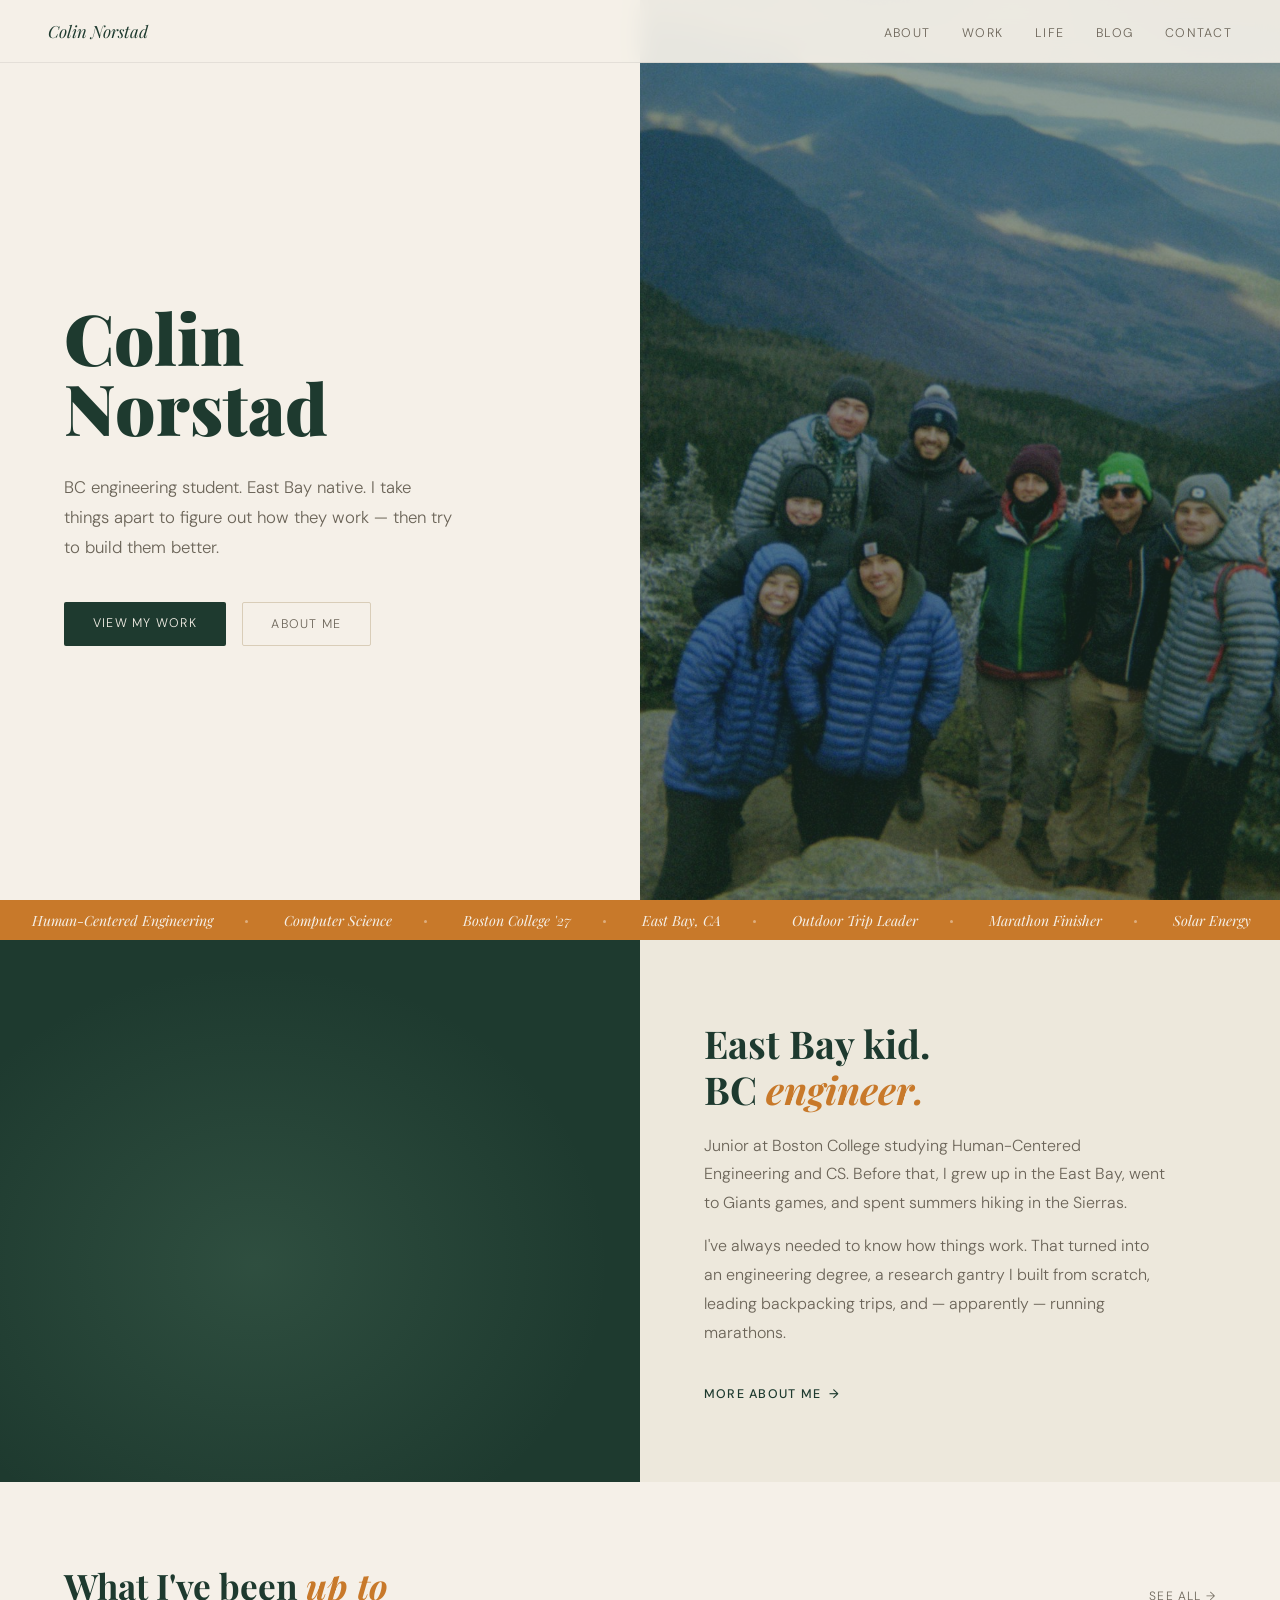
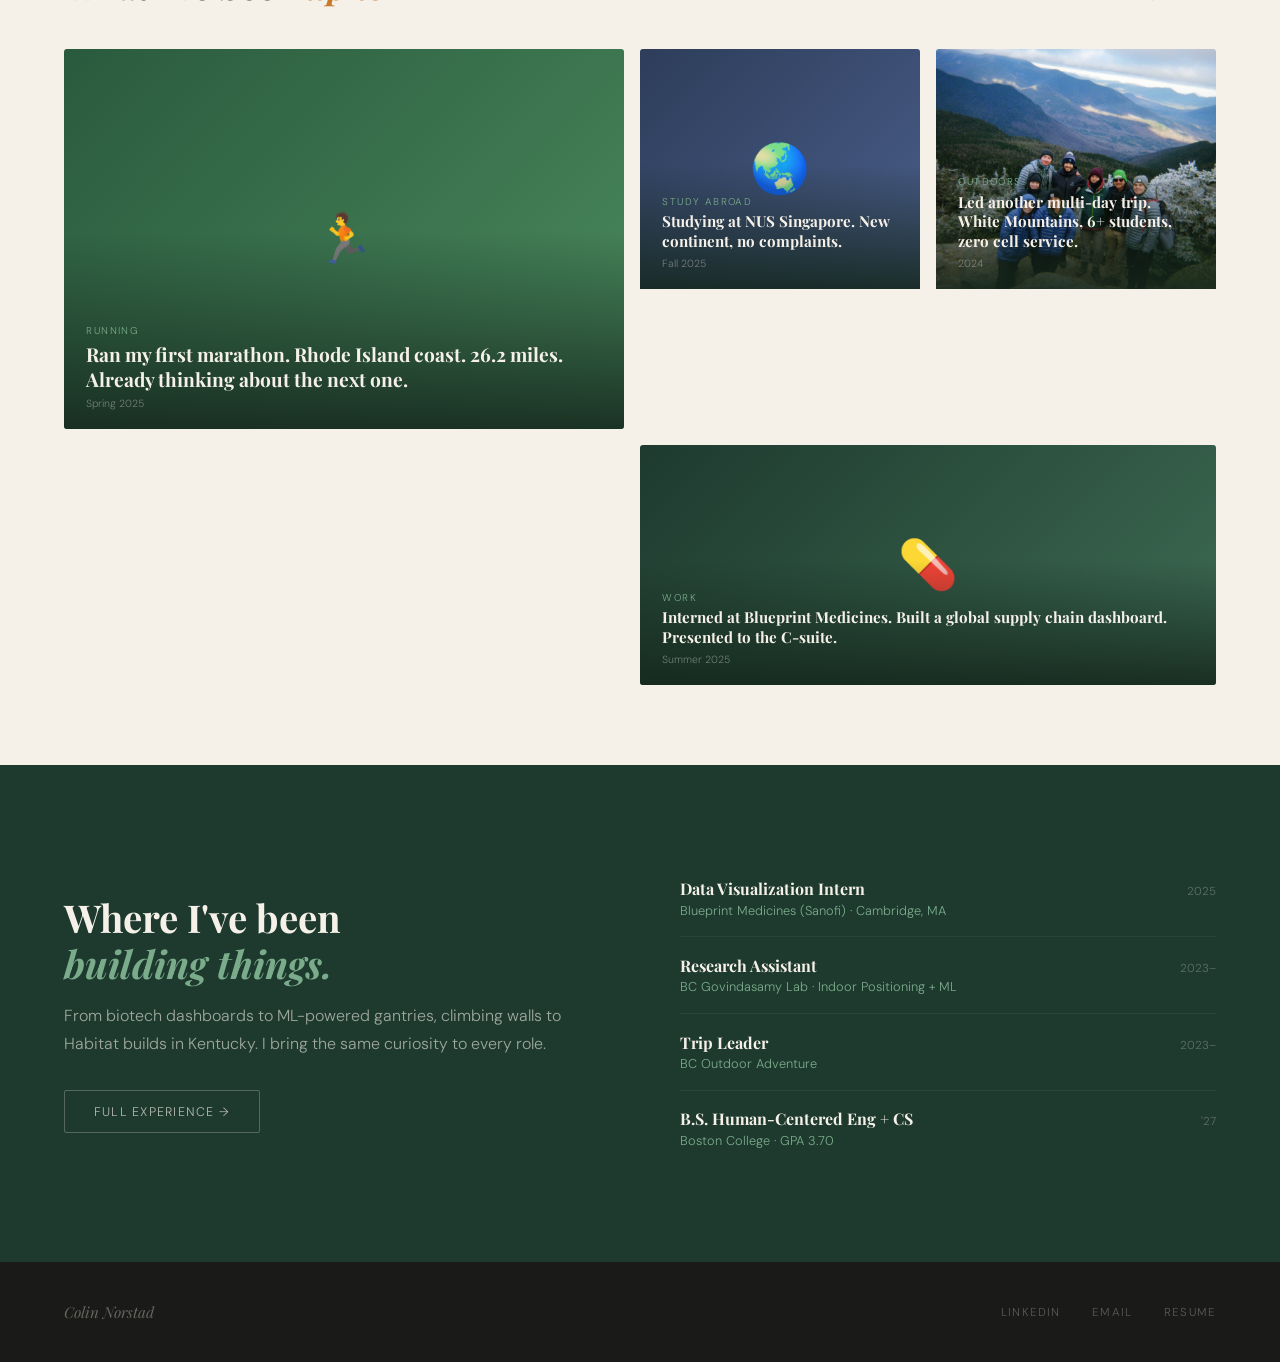
==== commit f64de1e1: "Updated image errors" ====
--- a/index.html
+++ b/index.html
@@ -456,7 +456,7 @@
     </div>
   </div>
   <div class="hero-right">
-    <div class="hero-right-no-photo"></div>
+    <img src="images/OAPemiGroup.jpg" alt="Colin in the outdoors" />
   </div>
 </section>
 
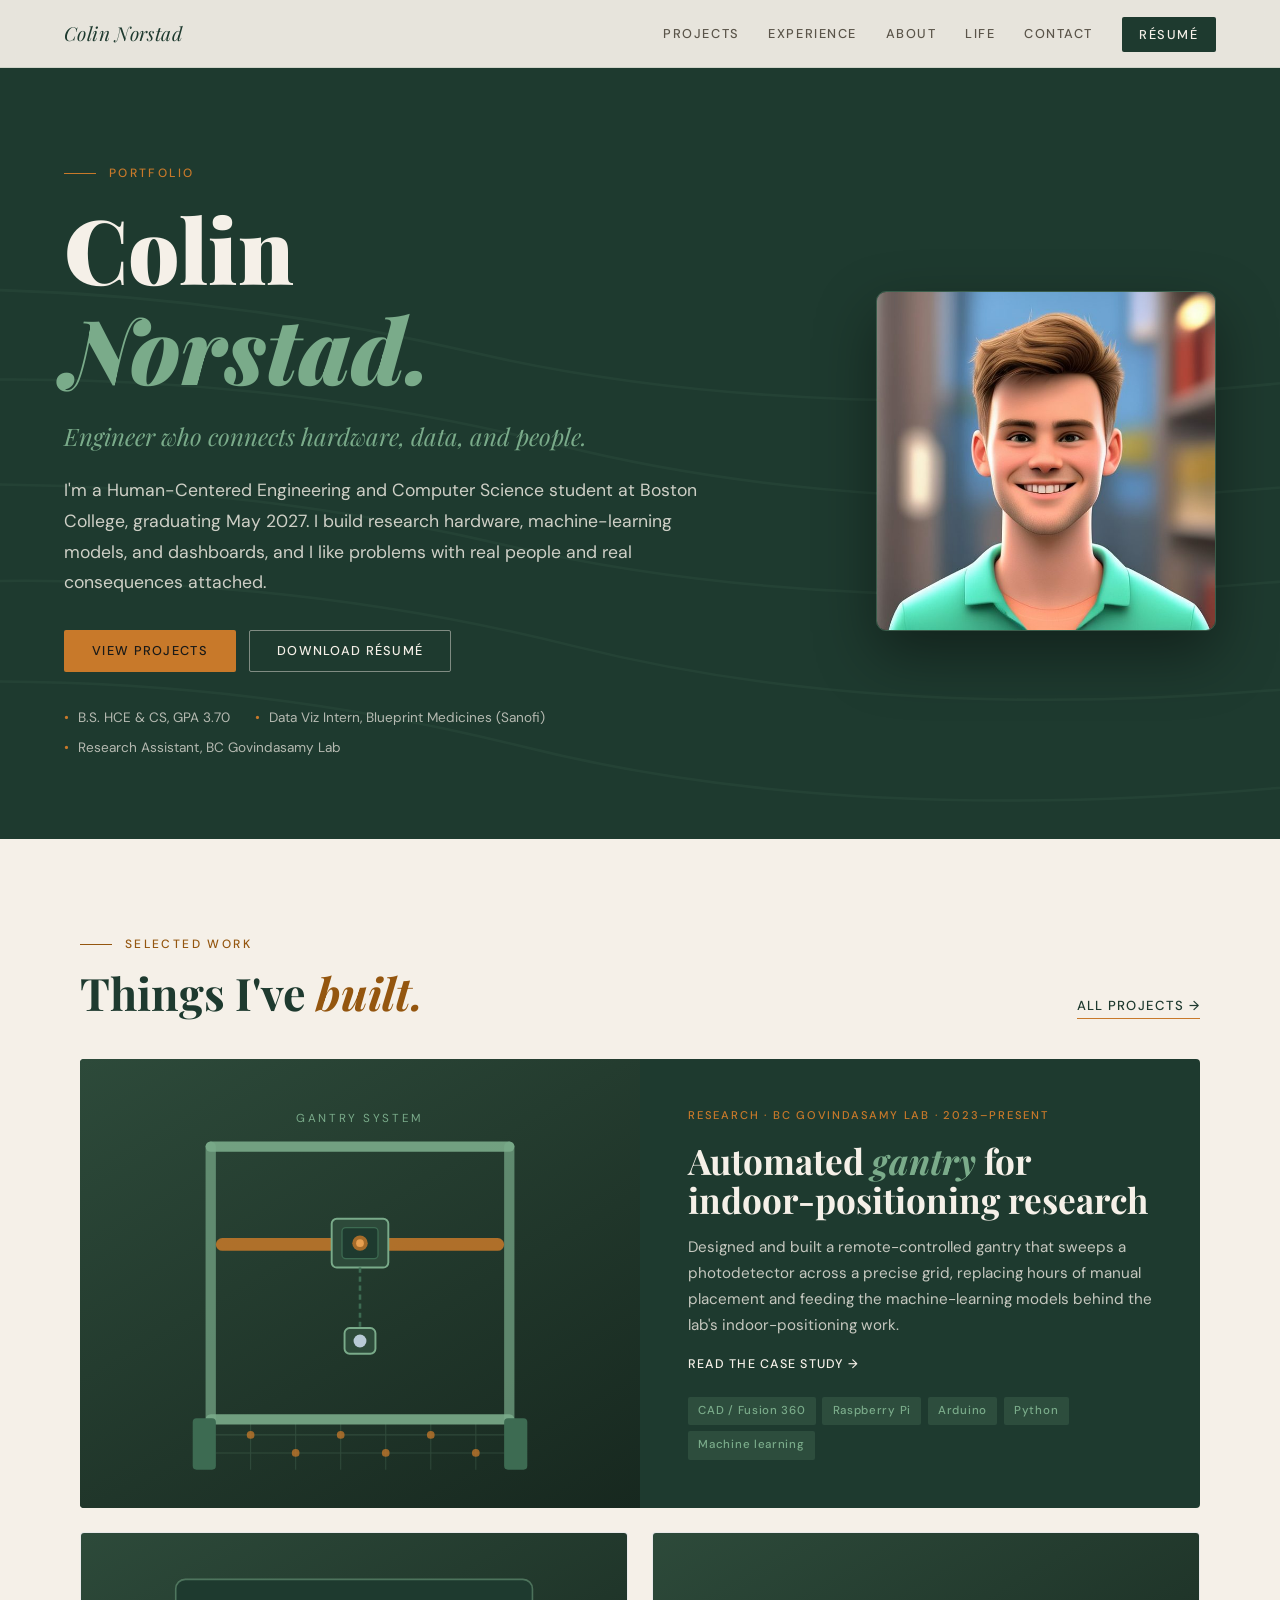
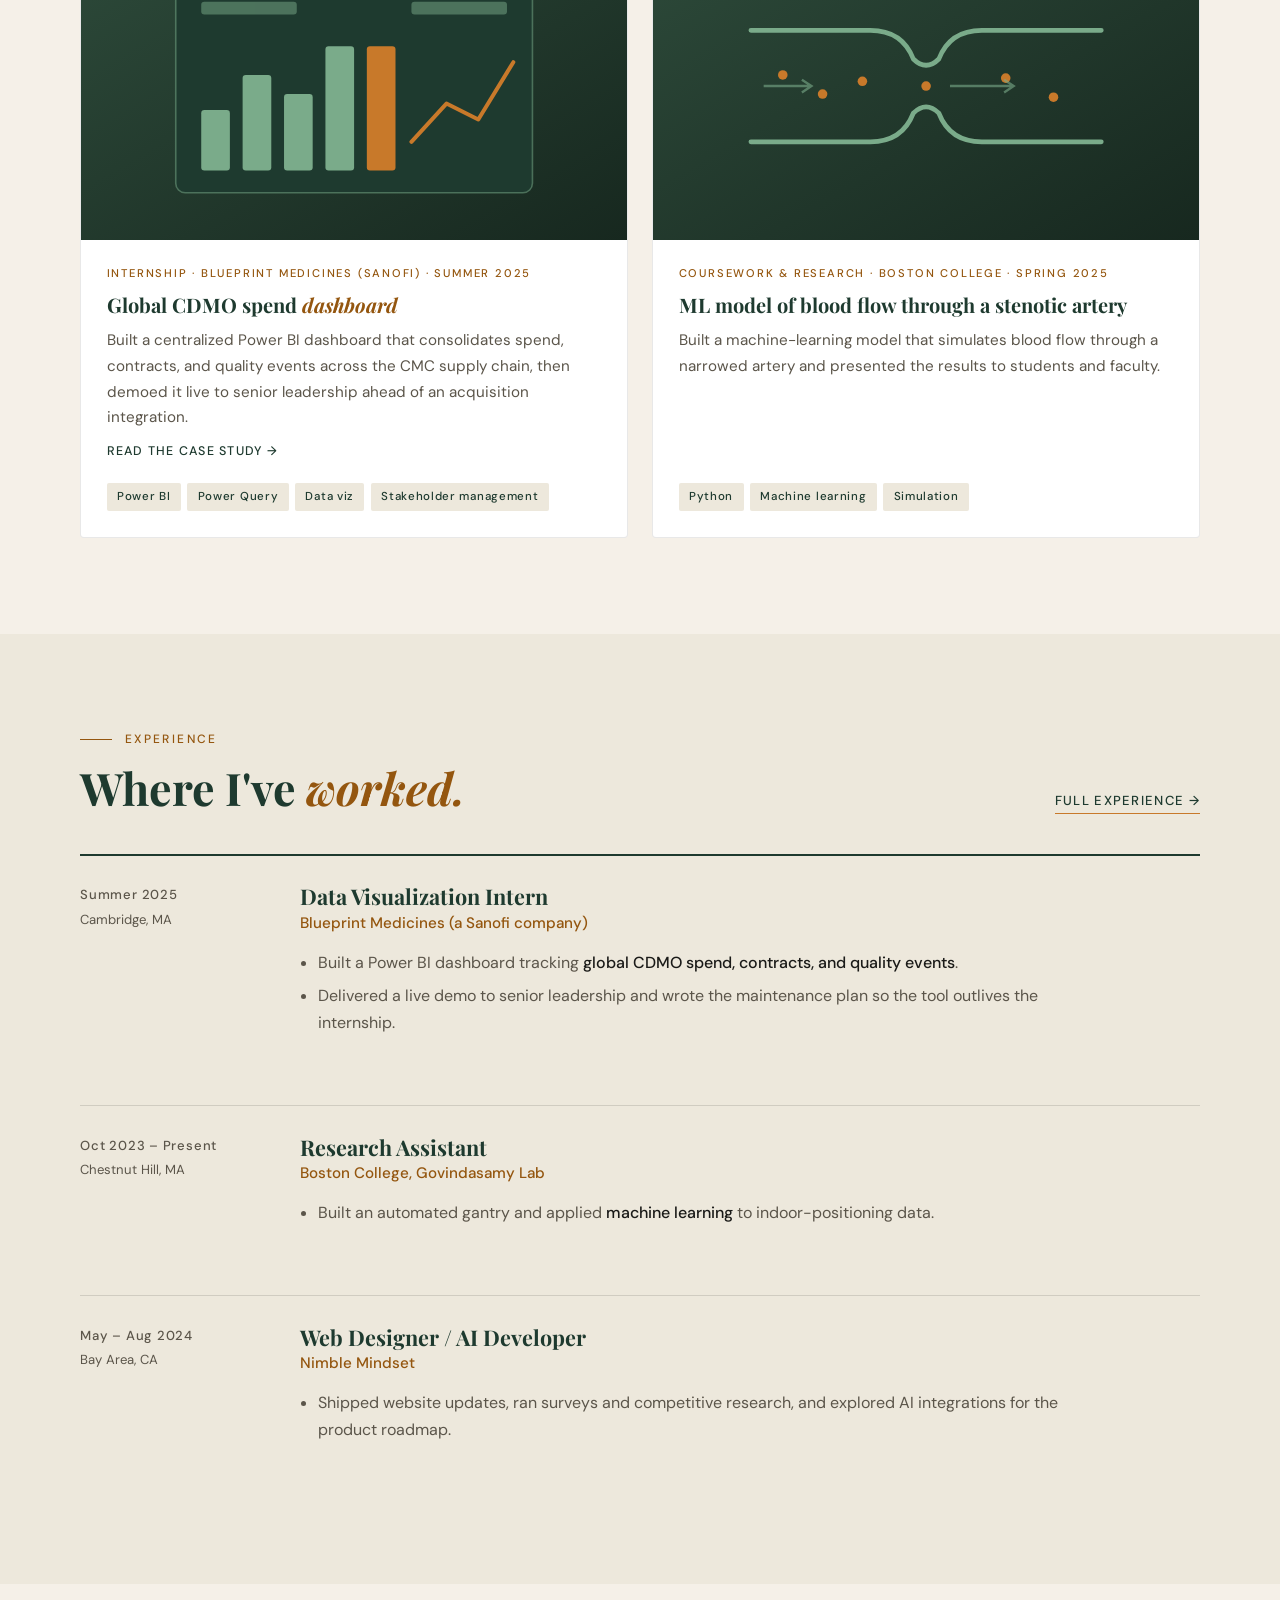
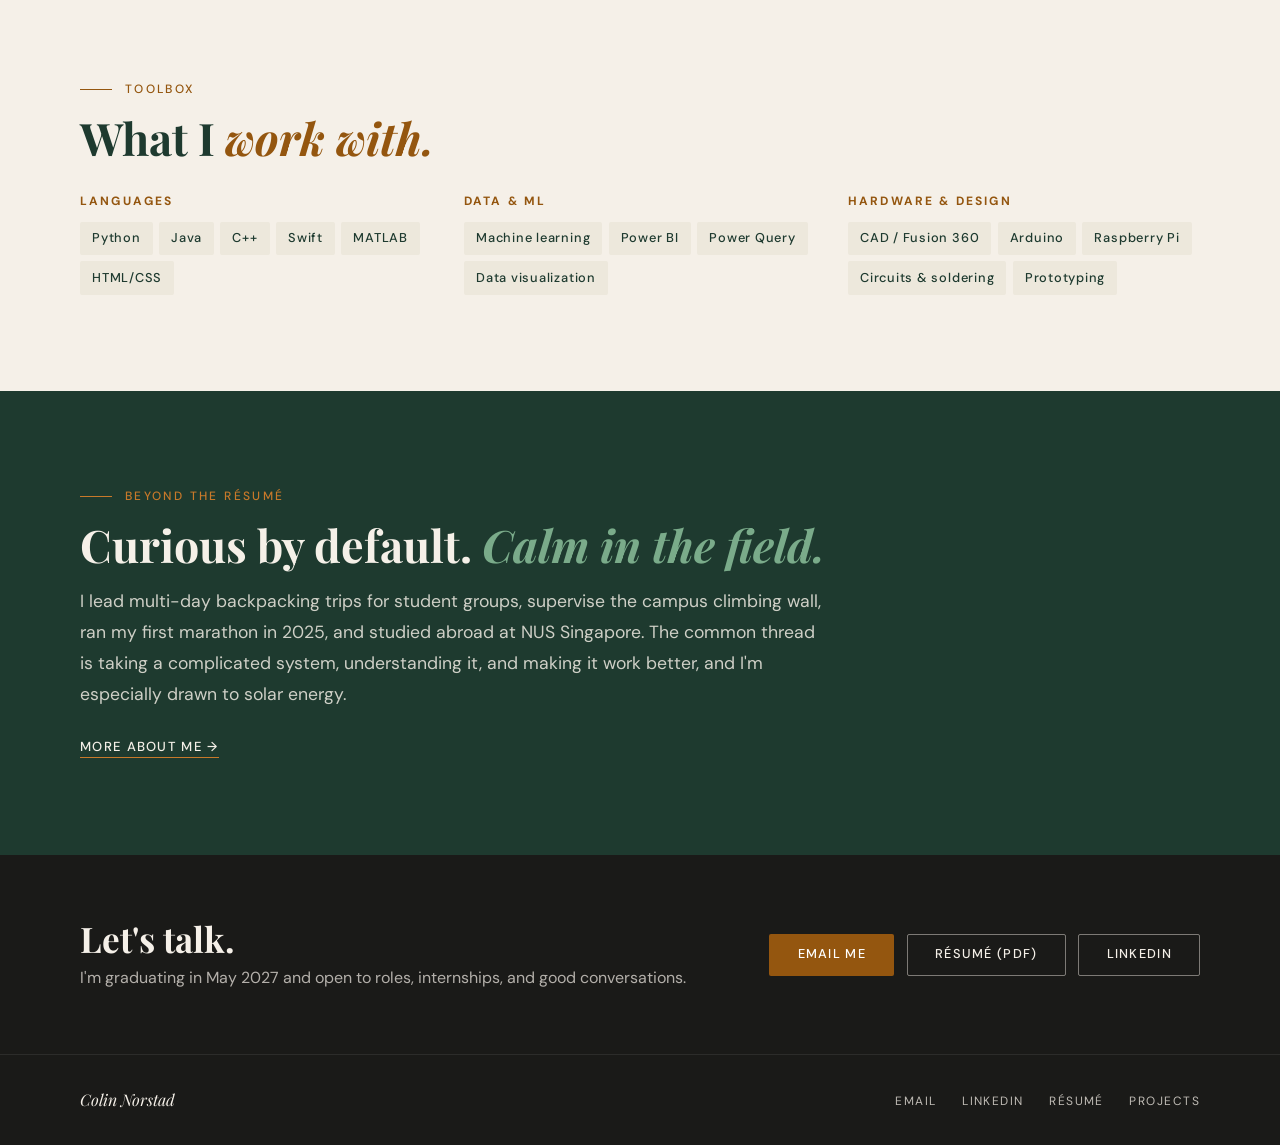
==== commit 4bf241ca: "Rework site as a job-application portfolio - Shared styles.css/site.js; responsive, accessible layou" ====
--- a/index.html
+++ b/index.html
@@ -1,600 +1,207 @@
 <!DOCTYPE html>
 <html lang="en">
 <head>
-  <meta charset="UTF-8" />
-  <meta name="viewport" content="width=device-width, initial-scale=1.0"/>
-  <title>Colin Norstad</title>
-  <link href="https://fonts.googleapis.com/css2?family=Playfair+Display:ital,wght@0,400;0,700;0,900;1,400;1,700&family=DM+Sans:wght@300;400;500&display=swap" rel="stylesheet"/>
-  <style>
-    *, *::before, *::after { box-sizing: border-box; margin: 0; padding: 0; }
-    :root {
-      --forest: #1e3a2f;
-      --moss:   #3d6b52;
-      --sage:   #7aab8a;
-      --cream:  #f5f0e8;
-      --warm:   #ede8dc;
-      --amber:  #c8792a;
-      --sand:   #d9cdb8;
-      --ink:    #1a1a18;
-      --muted:  #6b6458;
-    }
-    html { scroll-behavior: smooth; }
-    body {
-      background: var(--cream);
-      color: var(--ink);
-      font-family: 'DM Sans', sans-serif;
-      font-weight: 300;
-      overflow-x: hidden;
-    }
-
-    /* NAV */
-    nav {
-      position: fixed; top: 0; left: 0; right: 0; z-index: 100;
-      display: flex; justify-content: space-between; align-items: center;
-      padding: 1.25rem 3rem;
-      background: rgba(245,240,232,0.93);
-      backdrop-filter: blur(10px);
-      -webkit-backdrop-filter: blur(10px);
-      border-bottom: 1px solid rgba(0,0,0,0.07);
-    }
-    .nav-logo {
-      font-family: 'Playfair Display', serif;
-      font-size: 1.05rem;
-      color: var(--forest);
-      font-style: italic;
-      text-decoration: none;
-    }
-    .nav-links { display: flex; gap: 2rem; list-style: none; }
-    .nav-links a {
-      text-decoration: none;
-      color: var(--muted);
-      font-size: 0.78rem;
-      letter-spacing: 0.1em;
-      text-transform: uppercase;
-      transition: color 0.2s;
-    }
-    .nav-links a:hover { color: var(--forest); }
-
-    /* HERO */
-    .hero {
-      min-height: 100vh;
-      display: grid;
-      grid-template-columns: 1fr 1fr;
-    }
-    .hero-left {
-      display: flex;
-      flex-direction: column;
-      justify-content: center;
-      padding: 8rem 4rem 5rem;
-    }
-    .hero-name {
-      font-family: 'Playfair Display', serif;
-      font-size: clamp(3.5rem, 5.5vw, 5.2rem);
-      font-weight: 900;
-      line-height: 1.0;
-      color: var(--forest);
-      margin-bottom: 1.8rem;
-    }
-    .hero-tagline {
-      font-size: 1.05rem;
-      line-height: 1.8;
-      color: var(--muted);
-      max-width: 36ch;
-      margin-bottom: 2.5rem;
-    }
-    .hero-ctas { display: flex; gap: 1rem; flex-wrap: wrap; }
-    .btn-primary {
-      background: var(--forest);
-      color: var(--cream);
-      padding: 0.8rem 1.8rem;
-      font-size: 0.78rem;
-      letter-spacing: 0.1em;
-      text-transform: uppercase;
-      text-decoration: none;
-      border-radius: 2px;
-      transition: background 0.2s, transform 0.15s;
-      display: inline-block;
-    }
-    .btn-primary:hover { background: var(--amber); transform: translateY(-2px); }
-    .btn-secondary {
-      border: 1.5px solid var(--sand);
-      color: var(--muted);
-      padding: 0.8rem 1.8rem;
-      font-size: 0.78rem;
-      letter-spacing: 0.1em;
-      text-transform: uppercase;
-      text-decoration: none;
-      border-radius: 2px;
-      transition: all 0.2s;
-      display: inline-block;
-    }
-    .btn-secondary:hover { border-color: var(--amber); color: var(--amber); transform: translateY(-2px); }
-
-    .hero-right {
-      background: var(--forest);
-      position: relative;
-      overflow: hidden;
-    }
-    .hero-right img {
-      width: 100%; height: 100%;
-      object-fit: cover;
-      display: block;
-      opacity: 0.5;
-    }
-    .hero-right-no-photo {
-      width: 100%; height: 100%;
-      background: radial-gradient(ellipse at 35% 55%, rgba(122,171,138,0.2) 0%, transparent 65%);
-    }
-
-    /* MARQUEE */
-    .marquee-strip {
-      background: var(--amber);
-      padding: 0.6rem 0;
-      overflow: hidden;
-      white-space: nowrap;
-    }
-    .marquee-inner {
-      display: inline-block;
-      animation: marquee 45s linear infinite;
-    }
-    .marquee-item {
-      display: inline-block;
-      font-family: 'Playfair Display', serif;
-      font-style: italic;
-      font-size: 0.88rem;
-      color: var(--cream);
-      padding: 0 2rem;
-    }
-    .marquee-sep {
-      display: inline-block;
-      width: 3px; height: 3px;
-      background: rgba(255,255,255,0.4);
-      border-radius: 50%;
-      vertical-align: middle;
-    }
-    @keyframes marquee {
-      from { transform: translateX(0); }
-      to   { transform: translateX(-50%); }
-    }
-
-    /* ABOUT TEASER */
-    .about {
-      display: grid;
-      grid-template-columns: 1fr 1fr;
-      min-height: 55vh;
-    }
-    .about-image {
-      background: var(--forest);
-      overflow: hidden;
-      min-height: 420px;
-      position: relative;
-    }
-    .about-image img {
-      width: 100%; height: 100%;
-      object-fit: cover;
-      display: block;
-      opacity: 0.6;
-    }
-    .about-image-placeholder {
-      width: 100%; height: 100%;
-      min-height: 420px;
-      background: radial-gradient(ellipse at 40% 60%, rgba(122,171,138,0.18) 0%, transparent 65%);
-    }
-    .about-text {
-      background: var(--warm);
-      padding: 5rem 4rem;
-      display: flex;
-      flex-direction: column;
-      justify-content: center;
-    }
-    .about-text h2 {
-      font-family: 'Playfair Display', serif;
-      font-size: clamp(1.8rem, 3vw, 2.6rem);
-      font-weight: 700;
-      line-height: 1.2;
-      color: var(--forest);
-      margin-bottom: 1.2rem;
-    }
-    .about-text h2 em { font-style: italic; color: var(--amber); }
-    .about-text p {
-      font-size: 1rem;
-      line-height: 1.8;
-      color: var(--muted);
-      margin-bottom: 0.9rem;
-      max-width: 42ch;
-    }
-    .read-more {
-      display: inline-flex;
-      align-items: center;
-      gap: 0.5rem;
-      margin-top: 1.5rem;
-      font-size: 0.78rem;
-      letter-spacing: 0.1em;
-      text-transform: uppercase;
-      color: var(--forest);
-      text-decoration: none;
-      font-weight: 500;
-      transition: gap 0.2s, color 0.2s;
-    }
-    .read-more:hover { gap: 1rem; color: var(--amber); }
-    .read-more::after { content: '→'; }
-
-    /* RECENT */
-    .recent {
-      padding: 5rem 4rem;
-    }
-    .recent-header {
-      display: flex;
-      justify-content: space-between;
-      align-items: baseline;
-      margin-bottom: 2.5rem;
-    }
-    .recent-header h2 {
-      font-family: 'Playfair Display', serif;
-      font-size: clamp(1.6rem, 2.8vw, 2.2rem);
-      font-weight: 700;
-      color: var(--forest);
-    }
-    .recent-header h2 em { font-style: italic; color: var(--amber); }
-    .see-all {
-      font-size: 0.75rem;
-      letter-spacing: 0.1em;
-      text-transform: uppercase;
-      color: var(--muted);
-      text-decoration: none;
-      transition: color 0.2s;
-    }
-    .see-all:hover { color: var(--amber); }
-
-    .recent-grid {
-      display: grid;
-      grid-template-columns: 2fr 1fr 1fr;
-      grid-template-rows: auto auto;
-      gap: 1rem;
-    }
-    .recent-card {
-      border-radius: 3px;
-      overflow: hidden;
-      position: relative;
-      cursor: pointer;
-      transition: transform 0.3s;
-    }
-    .recent-card:hover { transform: translateY(-3px); }
-    .recent-card-inner {
-      position: relative;
-      min-height: 240px;
-    }
-    .recent-card.featured .recent-card-inner { min-height: 380px; }
-    .recent-card.wide { grid-column: 2 / span 2; }
-
-    .recent-card img {
-      width: 100%; height: 100%;
-      min-height: inherit;
-      object-fit: cover;
-      display: block;
-    }
-    .card-placeholder {
-      width: 100%;
-      min-height: inherit;
-      display: flex;
-      align-items: center;
-      justify-content: center;
-      font-size: 3rem;
-    }
-    .card-placeholder.c-forest { background: linear-gradient(135deg, #2a5a3d, #4a8a5e); }
-    .card-placeholder.c-blue   { background: linear-gradient(135deg, #2d3d5a, #4a5e8a); }
-    .card-placeholder.c-earth  { background: linear-gradient(135deg, #3d4a2d, #6b7a4a); }
-    .card-placeholder.c-dark   { background: linear-gradient(135deg, #1e3a2f, #3d6b52); }
-
-    .card-overlay {
-      position: absolute; inset: 0;
-      background: linear-gradient(to top, rgba(20,38,28,0.88) 0%, transparent 52%);
-      display: flex;
-      flex-direction: column;
-      justify-content: flex-end;
-      padding: 1.2rem 1.4rem;
-    }
-    .card-cat {
-      font-size: 0.62rem;
-      letter-spacing: 0.14em;
-      text-transform: uppercase;
-      color: var(--sage);
-      margin-bottom: 0.3rem;
-    }
-    .card-title {
-      font-family: 'Playfair Display', serif;
-      font-size: 0.95rem;
-      font-weight: 700;
-      color: var(--cream);
-      line-height: 1.3;
-    }
-    .recent-card.featured .card-title { font-size: 1.2rem; }
-    .card-date {
-      font-size: 0.65rem;
-      color: rgba(245,240,232,0.4);
-      margin-top: 0.3rem;
-    }
-
-    /* WORK TEASER */
-    .work-teaser {
-      background: var(--forest);
-      padding: 6rem 4rem;
-      display: grid;
-      grid-template-columns: 1fr 1fr;
-      gap: 5rem;
-      align-items: center;
-    }
-    .work-teaser h2 {
-      font-family: 'Playfair Display', serif;
-      font-size: clamp(1.8rem, 3vw, 2.6rem);
-      font-weight: 700;
-      color: var(--cream);
-      line-height: 1.2;
-      margin-bottom: 1rem;
-    }
-    .work-teaser h2 em { font-style: italic; color: var(--sage); }
-    .work-teaser p {
-      color: rgba(245,240,232,0.6);
-      font-size: 1rem;
-      line-height: 1.75;
-      margin-bottom: 2rem;
-    }
-    .btn-light {
-      display: inline-block;
-      border: 1.5px solid rgba(245,240,232,0.25);
-      color: rgba(245,240,232,0.7);
-      padding: 0.8rem 1.8rem;
-      font-size: 0.78rem;
-      letter-spacing: 0.1em;
-      text-transform: uppercase;
-      text-decoration: none;
-      border-radius: 2px;
-      transition: all 0.2s;
-    }
-    .btn-light:hover { border-color: var(--amber); color: var(--amber); transform: translateY(-2px); }
-
-    .work-list { display: flex; flex-direction: column; }
-    .work-item {
-      padding: 1.1rem 0;
-      border-bottom: 1px solid rgba(122,171,138,0.1);
-      display: grid;
-      grid-template-columns: 1fr auto;
-      align-items: baseline;
-      gap: 1rem;
-    }
-    .work-item:last-child { border-bottom: none; }
-    .work-item-role {
-      font-family: 'Playfair Display', serif;
-      font-size: 1rem;
-      font-weight: 700;
-      color: var(--cream);
-    }
-    .work-item-co {
-      font-size: 0.8rem;
-      color: var(--sage);
-      margin-top: 0.15rem;
-    }
-    .work-item-yr {
-      font-size: 0.72rem;
-      color: rgba(245,240,232,0.3);
-      flex-shrink: 0;
-    }
-
-    /* FOOTER */
-    footer {
-      background: var(--ink);
-      padding: 2.5rem 4rem;
-      display: flex;
-      justify-content: space-between;
-      align-items: center;
-      flex-wrap: wrap;
-      gap: 1rem;
-    }
-    .footer-name {
-      font-family: 'Playfair Display', serif;
-      font-size: 0.95rem;
-      font-style: italic;
-      color: rgba(245,240,232,0.35);
-    }
-    .footer-links { display: flex; gap: 2rem; }
-    .footer-links a {
-      font-size: 0.72rem;
-      letter-spacing: 0.1em;
-      text-transform: uppercase;
-      color: rgba(245,240,232,0.3);
-      text-decoration: none;
-      transition: color 0.2s;
-    }
-    .footer-links a:hover { color: var(--amber); }
-
-    /* RESPONSIVE */
-    @media (max-width: 900px) {
-      .hero, .about, .work-teaser { grid-template-columns: 1fr; }
-      .hero-right { min-height: 45vh; }
-      .hero-left { padding: 7rem 2.5rem 3rem; }
-      .about-image { min-height: 300px; }
-      .about-text { padding: 3rem 2.5rem; }
-      .recent-grid { grid-template-columns: 1fr 1fr; }
-      .recent-card.featured { grid-column: 1 / -1; }
-      .recent-card.wide { grid-column: auto; }
-      .work-teaser { gap: 3rem; padding: 4rem 2.5rem; }
-      nav { padding: 1rem 1.5rem; }
-      .nav-links { gap: 1.2rem; }
-      footer { padding: 2rem 2.5rem; }
-      .recent { padding: 3.5rem 2.5rem; }
-    }
-    @media (max-width: 540px) {
-      .recent-grid { grid-template-columns: 1fr; }
-      .nav-links { gap: 0.9rem; }
-      .nav-links a { font-size: 0.7rem; }
-      footer { padding: 1.5rem; }
-    }
-  </style>
+<meta charset="UTF-8">
+<meta name="viewport" content="width=device-width, initial-scale=1">
+<title>Colin Norstad — Engineer & Builder | Portfolio</title>
+<meta name="description" content="Portfolio of Colin Norstad, a Human-Centered Engineering and Computer Science student at Boston College (May 2027). Hardware, machine learning, and data visualization projects.">
+<meta name="theme-color" content="#1e3a2f">
+<link rel="canonical" href="https://colinnorstad.github.io/">
+<link rel="icon" href="favicon.svg" type="image/svg+xml">
+<meta property="og:type" content="website">
+<meta property="og:site_name" content="Colin Norstad">
+<meta property="og:title" content="Colin Norstad — Engineer & Builder | Portfolio">
+<meta property="og:description" content="Portfolio of Colin Norstad, a Human-Centered Engineering and Computer Science student at Boston College (May 2027). Hardware, machine learning, and data visualization projects.">
+<meta property="og:url" content="https://colinnorstad.github.io/">
+<meta property="og:image" content="https://colinnorstad.github.io/images/portrait.jpg">
+<meta name="twitter:card" content="summary">
+<link rel="preconnect" href="https://fonts.googleapis.com">
+<link rel="preconnect" href="https://fonts.gstatic.com" crossorigin>
+<link href="https://fonts.googleapis.com/css2?family=DM+Sans:wght@400;500&family=Playfair+Display:ital,wght@0,700;0,900;1,400;1,700&display=swap" rel="stylesheet">
+<link rel="stylesheet" href="styles.css">
+<script type="application/ld+json">
+{
+  "@context": "https://schema.org",
+  "@type": "Person",
+  "name": "Colin Norstad",
+  "url": "https://colinnorstad.github.io/",
+  "jobTitle": "Engineering and Computer Science student",
+  "alumniOf": {
+    "@type": "CollegeOrUniversity",
+    "name": "Boston College"
+  },
+  "sameAs": [
+    "https://www.linkedin.com/in/colin-norstad"
+  ]
+}
+</script>
 </head>
 <body>
-
-<!-- NAV -->
-<nav>
-  <a href="index.html" class="nav-logo">Colin Norstad</a>
-  <ul class="nav-links">
+<a class="skip-link" href="#main">Skip to content</a>
+<header class="site-nav">
+  <a class="nav-logo" href="index.html">Colin Norstad</a>
+  <button class="nav-toggle" aria-expanded="false" aria-controls="nav-links" aria-label="Menu">
+    <svg viewBox="0 0 24 24" fill="none" stroke="currentColor" stroke-width="2" stroke-linecap="round" aria-hidden="true"><path d="M3 6h18M3 12h18M3 18h18"/></svg>
+  </button>
+  <nav aria-label="Main">
+  <ul class="nav-links" id="nav-links">
+    <li><a href="projects.html">Projects</a></li>
+    <li><a href="colin-work.html">Experience</a></li>
     <li><a href="colin-about.html">About</a></li>
-    <li><a href="colin-work.html">Work</a></li>
     <li><a href="colin-life.html">Life</a></li>
-    <li><a href="colin-blog.html">Blog</a></li>
     <li><a href="colin-contact.html">Contact</a></li>
+    <li><a class="nav-cta" href="Colin_Norstad_Resume.pdf" target="_blank" rel="noopener">Résumé</a></li>
   </ul>
-</nav>
-
-<!-- HERO -->
+  </nav>
+</header>
+<main id="main">
 <section class="hero">
-  <div class="hero-left">
-    <h1 class="hero-name">Colin<br>Norstad</h1>
-    <p class="hero-tagline">BC engineering student. East Bay native. I take things apart to figure out how they work — then try to build them better.</p>
-    <div class="hero-ctas">
-      <a href="colin-work.html" class="btn-primary">View my work</a>
-      <a href="colin-about.html" class="btn-secondary">About me</a>
-    </div>
-  </div>
-  <div class="hero-right">
-    <img src="images/OAPemiGroup.jpg" alt="Colin in the outdoors" />
-  </div>
-</section>
-
-<!-- MARQUEE -->
-<div class="marquee-strip" aria-hidden="true">
-  <div class="marquee-inner">
-    <span class="marquee-item">Human-Centered Engineering</span><span class="marquee-sep"></span>
-    <span class="marquee-item">Computer Science</span><span class="marquee-sep"></span>
-    <span class="marquee-item">Boston College '27</span><span class="marquee-sep"></span>
-    <span class="marquee-item">East Bay, CA</span><span class="marquee-sep"></span>
-    <span class="marquee-item">Outdoor Trip Leader</span><span class="marquee-sep"></span>
-    <span class="marquee-item">Marathon Finisher</span><span class="marquee-sep"></span>
-    <span class="marquee-item">Solar Energy</span><span class="marquee-sep"></span>
-    <span class="marquee-item">Research Assistant</span><span class="marquee-sep"></span>
-    <span class="marquee-item">Home Cook</span><span class="marquee-sep"></span>
-    <span class="marquee-item">Human-Centered Engineering</span><span class="marquee-sep"></span>
-    <span class="marquee-item">Computer Science</span><span class="marquee-sep"></span>
-    <span class="marquee-item">Boston College '27</span><span class="marquee-sep"></span>
-    <span class="marquee-item">East Bay, CA</span><span class="marquee-sep"></span>
-    <span class="marquee-item">Outdoor Trip Leader</span><span class="marquee-sep"></span>
-    <span class="marquee-item">Marathon Finisher</span><span class="marquee-sep"></span>
-    <span class="marquee-item">Solar Energy</span><span class="marquee-sep"></span>
-    <span class="marquee-item">Research Assistant</span><span class="marquee-sep"></span>
-    <span class="marquee-item">Home Cook</span><span class="marquee-sep"></span>
-  </div>
-</div>
-
-<!-- ABOUT TEASER -->
-<section class="about">
-  <div class="about-image">
-    <div class="about-image-placeholder"></div>
-  </div>
-  <div class="about-text">
-    <h2>East Bay kid.<br>BC <em>engineer.</em></h2>
-    <p>Junior at Boston College studying Human-Centered Engineering and CS. Before that, I grew up in the East Bay, went to Giants games, and spent summers hiking in the Sierras.</p>
-    <p>I've always needed to know how things work. That turned into an engineering degree, a research gantry I built from scratch, leading backpacking trips, and — apparently — running marathons.</p>
-    <a href="colin-about.html" class="read-more">More about me</a>
-  </div>
-</section>
-
-<!-- RECENT -->
-<section class="recent">
-  <div class="recent-header">
-    <h2>What I've been <em>up to</em></h2>
-    <a href="colin-life.html" class="see-all">See all →</a>
-  </div>
-  <div class="recent-grid">
-    <div class="recent-card featured">
-      <div class="recent-card-inner">
-        <div class="card-placeholder c-forest">🏃</div>
-        <div class="card-overlay">
-          <div class="card-cat">Running</div>
-          <div class="card-title">Ran my first marathon. Rhode Island coast. 26.2 miles. Already thinking about the next one.</div>
-          <div class="card-date">Spring 2025</div>
-        </div>
+  <svg class="topo" viewBox="0 0 1200 500" preserveAspectRatio="xMidYMid slice" aria-hidden="true"><g fill="none" stroke="#7aab8a" stroke-width="1.5"><path d="M-100,200 Q200,140 500,210 T1300,180"/><path d="M-100,260 Q250,190 550,265 T1300,240"/><path d="M-100,320 Q220,255 520,325 T1300,300"/><path d="M-100,380 Q260,310 560,385 T1300,360"/><path d="M-100,440 Q230,370 530,445 T1300,420"/></g></svg>
+  <div class="hero-inner">
+    <div>
+      <div class="eyebrow">Portfolio</div>
+      <h1>Colin<br><em>Norstad.</em></h1>
+      <p class="hero-role">Engineer who connects hardware, data, and people.</p>
+      <p class="lede">I'm a Human-Centered Engineering and Computer Science student at Boston College, graduating May 2027. I build research hardware, machine-learning models, and dashboards, and I like problems with real people and real consequences attached.</p>
+      <div class="btn-row">
+        <a class="btn btn-primary" href="projects.html">View projects</a>
+        <a class="btn btn-secondary" href="Colin_Norstad_Resume.pdf" target="_blank" rel="noopener">Download résumé</a>
       </div>
-    </div>
-    <div class="recent-card">
-      <div class="recent-card-inner">
-        <div class="card-placeholder c-blue">🌏</div>
-        <div class="card-overlay">
-          <div class="card-cat">Study Abroad</div>
-          <div class="card-title">Studying at NUS Singapore. New continent, no complaints.</div>
-          <div class="card-date">Fall 2025</div>
-        </div>
-      </div>
-    </div>
-    <div class="recent-card">
-      <div class="recent-card-inner">
-        <img src="images/OAPemiGroup.jpg" alt="Backpacking trip in the White Mountains" />
-        <div class="card-overlay">
-          <div class="card-cat">Outdoors</div>
-          <div class="card-title">Led another multi-day trip. White Mountains, 6+ students, zero cell service.</div>
-          <div class="card-date">2024</div>
-        </div>
-      </div>
-    </div>
-    <div class="recent-card wide">
-      <div class="recent-card-inner">
-        <div class="card-placeholder c-dark">💊</div>
-        <div class="card-overlay">
-          <div class="card-cat">Work</div>
-          <div class="card-title">Interned at Blueprint Medicines. Built a global supply chain dashboard. Presented to the C-suite.</div>
-          <div class="card-date">Summer 2025</div>
-        </div>
-      </div>
-    </div>
-  </div>
-</section>
-
-<!-- WORK TEASER -->
-<section class="work-teaser">
-  <div>
-    <h2>Where I've been<br><em>building things.</em></h2>
-    <p>From biotech dashboards to ML-powered gantries, climbing walls to Habitat builds in Kentucky. I bring the same curiosity to every role.</p>
-    <a href="colin-work.html" class="btn-light">Full experience →</a>
-  </div>
-  <div class="work-list">
-    <div class="work-item">
-      <div>
-        <div class="work-item-role">Data Visualization Intern</div>
-        <div class="work-item-co">Blueprint Medicines (Sanofi) · Cambridge, MA</div>
-      </div>
-      <div class="work-item-yr">2025</div>
-    </div>
-    <div class="work-item">
-      <div>
-        <div class="work-item-role">Research Assistant</div>
-        <div class="work-item-co">BC Govindasamy Lab · Indoor Positioning + ML</div>
-      </div>
-      <div class="work-item-yr">2023–</div>
-    </div>
-    <div class="work-item">
-      <div>
-        <div class="work-item-role">Trip Leader</div>
-        <div class="work-item-co">BC Outdoor Adventure</div>
-      </div>
-      <div class="work-item-yr">2023–</div>
-    </div>
-    <div class="work-item">
-      <div>
-        <div class="work-item-role">B.S. Human-Centered Eng + CS</div>
-        <div class="work-item-co">Boston College · GPA 3.70</div>
-      </div>
-      <div class="work-item-yr">'27</div>
-    </div>
-  </div>
-</section>
-
-<!-- FOOTER -->
-<footer>
-  <div class="footer-name">Colin Norstad</div>
-  <div class="footer-links">
-    <a href="https://www.linkedin.com/in/colin-norstad" target="_blank" rel="noopener noreferrer">LinkedIn</a>
-    <a href="mailto:colinnorstad@gmail.com">Email</a>
-    <a href="Colin_Norstad_Resume.pdf" target="_blank">Resume</a>
+      <ul class="hero-meta">
+        <li>B.S. HCE &amp; CS, GPA 3.70</li>
+        <li>Data Viz Intern, Blueprint Medicines (Sanofi)</li>
+        <li>Research Assistant, BC Govindasamy Lab</li>
+      </ul>
+    </div>
+    <div class="hero-photo"><img src="images/portrait.jpg" width="640" height="640" alt="Illustrated portrait of Colin Norstad"></div>
+  </div>
+</section>
+
+<section class="section">
+  <div class="wrap">
+    <div class="section-head">
+      <div><div class="eyebrow">Selected work</div><h2>Things I've <em>built.</em></h2></div>
+      <a class="text-link" href="projects.html">All projects →</a>
+    </div>
+    <article class="project-feature reveal">
+  <div class="project-thumb"><svg viewBox="0 0 280 300" role="img" aria-label="Diagram of the gantry: a frame with a moving crossbar, motor carriage and a photodetector hanging over a grid of data points">
+<rect x="20" y="40" width="240" height="8" rx="4" fill="#7aab8a" opacity=".9"/><rect x="20" y="252" width="240" height="8" rx="4" fill="#7aab8a" opacity=".9"/>
+<rect x="20" y="40" width="8" height="220" rx="4" fill="#7aab8a" opacity=".7"/><rect x="252" y="40" width="8" height="220" rx="4" fill="#7aab8a" opacity=".7"/>
+<rect x="10" y="255" width="18" height="40" rx="3" fill="#3d6b52"/><rect x="252" y="255" width="18" height="40" rx="3" fill="#3d6b52"/>
+<rect x="28" y="115" width="224" height="10" rx="5" fill="#c8792a" opacity=".85"/>
+<rect x="118" y="100" width="44" height="38" rx="4" fill="#2d4a3a" stroke="#7aab8a" stroke-width="1.5"/>
+<rect x="126" y="107" width="28" height="24" rx="3" fill="#1e3a2f" stroke="#3d6b52"/><circle cx="140" cy="119" r="6" fill="#c8792a" opacity=".8"/><circle cx="140" cy="119" r="3" fill="#e8a050"/>
+<line x1="140" y1="138" x2="140" y2="185" stroke="#3d6b52" stroke-width="2" stroke-dasharray="4,3"/>
+<rect x="128" y="185" width="24" height="20" rx="4" fill="#2d4a3a" stroke="#7aab8a" stroke-width="1.5"/><circle cx="140" cy="195" r="5" fill="#c8d8e8" opacity=".9"/>
+<g opacity=".2" stroke="#7aab8a" stroke-width=".8"><line x1="55" y1="258" x2="55" y2="295"/><line x1="90" y1="258" x2="90" y2="295"/><line x1="125" y1="258" x2="125" y2="295"/><line x1="160" y1="258" x2="160" y2="295"/><line x1="195" y1="258" x2="195" y2="295"/><line x1="230" y1="258" x2="230" y2="295"/><line x1="28" y1="268" x2="252" y2="268"/><line x1="28" y1="282" x2="252" y2="282"/></g>
+<g fill="#c8792a" opacity=".75"><circle cx="55" cy="268" r="3"/><circle cx="90" cy="282" r="3"/><circle cx="125" cy="268" r="3"/><circle cx="160" cy="282" r="3"/><circle cx="195" cy="268" r="3"/><circle cx="230" cy="282" r="3"/></g>
+<text x="140" y="25" text-anchor="middle" font-family="DM Sans, sans-serif" font-size="9" fill="#7aab8a" letter-spacing="2">GANTRY SYSTEM</text>
+</svg></div>
+  <div class="project-body">
+    <span class="project-kicker">Research · BC Govindasamy Lab · 2023–Present</span>
+    <h3><a href="project-gantry.html">Automated <em>gantry</em> for indoor-positioning research</a></h3>
+    <p>Designed and built a remote-controlled gantry that sweeps a photodetector across a precise grid, replacing hours of manual placement and feeding the machine-learning models behind the lab's indoor-positioning work.</p>
+    <span class="project-more">Read the case study →</span>
+    <ul class="tags"><li>CAD / Fusion 360</li><li>Raspberry Pi</li><li>Arduino</li><li>Python</li><li>Machine learning</li></ul>
+  </div>
+</article>
+
+    <div class="project-grid">
+      <article class="project-card reveal">
+  <div class="project-thumb"><svg viewBox="0 0 240 150" aria-hidden="true"><rect x="8" y="8" width="224" height="134" rx="6" fill="#1e3a2f" stroke="#7aab8a" stroke-opacity=".5"/>
+<g fill="#7aab8a"><rect x="24" y="90" width="18" height="38" rx="2"/><rect x="50" y="68" width="18" height="60" rx="2"/><rect x="76" y="80" width="18" height="48" rx="2"/><rect x="102" y="50" width="18" height="78" rx="2"/></g>
+<rect x="128" y="50" width="18" height="78" rx="2" fill="#c8792a"/>
+<polyline points="156,110 178,86 198,96 220,60" fill="none" stroke="#c8792a" stroke-width="2.5" stroke-linecap="round" stroke-linejoin="round"/>
+<g fill="#7aab8a" opacity=".5"><rect x="24" y="22" width="60" height="8" rx="2"/><rect x="156" y="22" width="60" height="8" rx="2"/></g></svg></div>
+  <div class="project-body">
+    <span class="project-kicker">Internship · Blueprint Medicines (Sanofi) · Summer 2025</span>
+    <h3><a href="project-blueprint-dashboard.html">Global CDMO spend <em>dashboard</em></a></h3>
+    <p>Built a centralized Power BI dashboard that consolidates spend, contracts, and quality events across the CMC supply chain, then demoed it live to senior leadership ahead of an acquisition integration.</p>
+    <span class="project-more">Read the case study →</span>
+    <ul class="tags"><li>Power BI</li><li>Power Query</li><li>Data viz</li><li>Stakeholder management</li></ul>
+  </div>
+</article>
+
+      <article class="project-card reveal no-link">
+  <div class="project-thumb"><svg viewBox="0 0 240 150" aria-hidden="true"><g fill="none" stroke="#7aab8a" stroke-width="3" stroke-linecap="round">
+<path d="M10,40 H85 Q105,40 112,58 Q120,66 128,58 Q135,40 155,40 H230"/><path d="M10,110 H85 Q105,110 112,92 Q120,84 128,92 Q135,110 155,110 H230"/></g>
+<g fill="#c8792a"><circle cx="30" cy="68" r="3"/><circle cx="55" cy="80" r="3"/><circle cx="80" cy="72" r="3"/><circle cx="120" cy="75" r="3"/><circle cx="170" cy="70" r="3"/><circle cx="200" cy="82" r="3"/></g>
+<g stroke="#7aab8a" stroke-width="1.5" opacity=".6" fill="none"><path d="M18,75 h30 m-6,-4 l6,4 l-6,4"/><path d="M135,75 h40 m-6,-4 l6,4 l-6,4"/></g></svg></div>
+  <div class="project-body">
+    <span class="project-kicker">Coursework & research · Boston College · Spring 2025</span>
+    <h3>ML model of blood flow through a stenotic artery</h3>
+    <p>Built a machine-learning model that simulates blood flow through a narrowed artery and presented the results to students and faculty.</p>
+    
+    <ul class="tags"><li>Python</li><li>Machine learning</li><li>Simulation</li></ul>
+  </div>
+</article>
+
+    </div>
+  </div>
+</section>
+
+<section class="section alt">
+  <div class="wrap">
+    <div class="section-head">
+      <div><div class="eyebrow">Experience</div><h2>Where I've <em>worked.</em></h2></div>
+      <a class="text-link" href="colin-work.html">Full experience →</a>
+    </div>
+    <div class="role-list">
+      <div class="role reveal"><div class="role-when">Summer 2025<span>Cambridge, MA</span></div>
+        <div><h3>Data Visualization Intern</h3><div class="role-org">Blueprint Medicines (a Sanofi company)</div>
+        <ul><li>Built a Power BI dashboard tracking <strong>global CDMO spend, contracts, and quality events</strong>.</li><li>Delivered a live demo to senior leadership and wrote the maintenance plan so the tool outlives the internship.</li></ul></div></div>
+      <div class="role reveal"><div class="role-when">Oct 2023 – Present<span>Chestnut Hill, MA</span></div>
+        <div><h3>Research Assistant</h3><div class="role-org">Boston College, Govindasamy Lab</div>
+        <ul><li>Built an automated gantry and applied <strong>machine learning</strong> to indoor-positioning data.</li></ul></div></div>
+      <div class="role reveal"><div class="role-when">May – Aug 2024<span>Bay Area, CA</span></div>
+        <div><h3>Web Designer / AI Developer</h3><div class="role-org">Nimble Mindset</div>
+        <ul><li>Shipped website updates, ran surveys and competitive research, and explored AI integrations for the product roadmap.</li></ul></div></div>
+    </div>
+  </div>
+</section>
+
+<section class="section">
+  <div class="wrap">
+    <div class="eyebrow">Toolbox</div><h2 style="margin-bottom:2rem">What I <em>work with.</em></h2>
+    <div class="skill-groups">
+      <div><h3>Languages</h3><ul class="tags"><li>Python</li><li>Java</li><li>C++</li><li>Swift</li><li>MATLAB</li><li>HTML/CSS</li></ul></div>
+      <div><h3>Data &amp; ML</h3><ul class="tags"><li>Machine learning</li><li>Power BI</li><li>Power Query</li><li>Data visualization</li></ul></div>
+      <div><h3>Hardware &amp; design</h3><ul class="tags"><li>CAD / Fusion 360</li><li>Arduino</li><li>Raspberry Pi</li><li>Circuits &amp; soldering</li><li>Prototyping</li></ul></div>
+    </div>
+  </div>
+</section>
+
+<section class="section dark">
+  <div class="wrap">
+    <div class="eyebrow">Beyond the résumé</div>
+    <h2>Curious by default. <em>Calm in the field.</em></h2>
+    <p class="lede" style="margin:1rem 0 1.5rem">I lead multi-day backpacking trips for student groups, supervise the campus climbing wall, ran my first marathon in 2025, and studied abroad at NUS Singapore. The common thread is taking a complicated system, understanding it, and making it work better, and I'm especially drawn to solar energy.</p>
+    <a class="text-link" href="colin-about.html">More about me →</a>
+  </div>
+</section>
+</main>
+<section class="cta-band">
+  <div class="wrap">
+    <div><h2>Let's talk.</h2><p>I'm graduating in May 2027 and open to roles, internships, and good conversations.</p></div>
+    <div class="btn-row">
+      <a class="btn btn-primary" href="mailto:colinnorstad@gmail.com">Email me</a>
+      <a class="btn btn-secondary" href="Colin_Norstad_Resume.pdf" target="_blank" rel="noopener" style="color:var(--cream);border-color:rgba(245,240,232,.45)">Résumé (PDF)</a>
+      <a class="btn btn-secondary" href="https://www.linkedin.com/in/colin-norstad" target="_blank" rel="noopener" style="color:var(--cream);border-color:rgba(245,240,232,.45)">LinkedIn</a>
+    </div>
+  </div>
+</section>
+
+<footer class="site-footer">
+  <div class="wrap">
+    <span class="footer-name">Colin Norstad</span>
+    <ul class="footer-links">
+      <li><a href="mailto:colinnorstad@gmail.com">Email</a></li>
+      <li><a href="https://www.linkedin.com/in/colin-norstad" target="_blank" rel="noopener">LinkedIn</a></li>
+      <li><a href="Colin_Norstad_Resume.pdf" target="_blank" rel="noopener">Résumé</a></li>
+      <li><a href="projects.html">Projects</a></li>
+    </ul>
   </div>
 </footer>
-
+<script src="site.js"></script>
 </body>
 </html>
--- a/styles.css
+++ b/styles.css
@@ -0,0 +1,338 @@
+/* Colin Norstad — portfolio. Shared styles for every page. */
+
+*, *::before, *::after { box-sizing: border-box; margin: 0; padding: 0; }
+
+:root {
+  --forest: #1e3a2f;
+  --moss:   #3d6b52;
+  --sage:   #7aab8a;
+  --cream:  #f5f0e8;
+  --warm:   #ede8dc;
+  --amber:  #c8792a;       /* decorative / on dark backgrounds */
+  --amber-text: #94560f;   /* amber that passes contrast on cream */
+  --sand:   #d9cdb8;
+  --ink:    #1a1a18;
+  --muted:  #5b554a;
+  --serif:  'Playfair Display', Georgia, serif;
+  --sans:   'DM Sans', system-ui, -apple-system, 'Segoe UI', sans-serif;
+  --wrap:   1120px;
+  --pad:    clamp(1.25rem, 5vw, 4rem);
+  --nav-h:  68px;
+}
+
+html { scroll-behavior: smooth; scroll-padding-top: calc(var(--nav-h) + 1rem); -webkit-text-size-adjust: 100%; }
+body {
+  background: var(--cream); color: var(--ink);
+  font-family: var(--sans); font-weight: 400; line-height: 1.6;
+  overflow-x: hidden; -webkit-font-smoothing: antialiased;
+}
+img { max-width: 100%; height: auto; display: block; }
+a { color: inherit; }
+:focus-visible { outline: 3px solid var(--amber); outline-offset: 3px; border-radius: 2px; }
+
+.skip-link {
+  position: absolute; left: 1rem; top: -4rem; z-index: 200;
+  background: var(--forest); color: var(--cream); padding: .7rem 1rem; border-radius: 3px;
+}
+.skip-link:focus { top: 1rem; }
+
+.wrap { max-width: var(--wrap); margin: 0 auto; }
+.section { padding: clamp(3.5rem, 8vw, 6rem) var(--pad); }
+.section.alt  { background: var(--warm); }
+.section.dark { background: var(--forest); color: var(--cream); }
+
+/* ── NAV ── */
+.site-nav {
+  position: fixed; inset: 0 0 auto 0; z-index: 100; height: var(--nav-h);
+  display: flex; justify-content: space-between; align-items: center;
+  padding: 0 var(--pad);
+  background: rgba(245,240,232,.94);
+  -webkit-backdrop-filter: blur(10px); backdrop-filter: blur(10px);
+  border-bottom: 1px solid rgba(61,107,82,.14);
+}
+.nav-logo { font-family: var(--serif); font-style: italic; font-size: 1.2rem; color: var(--forest); text-decoration: none; letter-spacing: .02em; }
+.nav-links { display: flex; align-items: center; gap: 1.8rem; list-style: none; }
+.nav-links a {
+  text-decoration: none; color: var(--muted);
+  font-size: .8rem; letter-spacing: .12em; text-transform: uppercase; font-weight: 500;
+  padding: .4rem 0; border-bottom: 2px solid transparent; transition: color .2s, border-color .2s;
+}
+.nav-links a:hover { color: var(--amber-text); }
+.nav-links a[aria-current="page"] { color: var(--forest); border-bottom-color: var(--amber); }
+.nav-links a.nav-cta {
+  background: var(--forest); color: var(--cream); padding: .55rem 1.1rem; border-radius: 2px; border-bottom: 0;
+}
+.nav-links a.nav-cta:hover { background: var(--amber-text); color: #fff; }
+.nav-toggle {
+  display: none; background: none; border: 1.5px solid rgba(30,58,47,.35); border-radius: 3px;
+  width: 44px; height: 40px; cursor: pointer; color: var(--forest);
+  align-items: center; justify-content: center;
+}
+.nav-toggle svg { width: 22px; height: 22px; }
+
+/* ── TYPE ── */
+.eyebrow {
+  display: flex; align-items: center; gap: .8rem;
+  font-size: .75rem; letter-spacing: .2em; text-transform: uppercase; font-weight: 500;
+  color: var(--amber-text); margin-bottom: .9rem;
+}
+.eyebrow::before { content: ''; width: 2rem; height: 1px; background: currentColor; }
+.dark .eyebrow, .hero .eyebrow, .page-hero .eyebrow { color: var(--amber); }
+h1, h2, h3 { font-family: var(--serif); line-height: 1.12; color: var(--forest); }
+h1 em, h2 em, h3 em { font-style: italic; color: var(--amber-text); }
+.dark h1, .dark h2, .dark h3, .hero h1, .page-hero h1 { color: var(--cream); }
+.dark h2 em, .dark h3 em, .hero h1 em, .page-hero h1 em { color: var(--sage); }
+h2 { font-size: clamp(1.9rem, 3.6vw, 2.8rem); font-weight: 700; }
+h3 { font-size: 1.25rem; font-weight: 700; }
+.lede { font-size: 1.1rem; line-height: 1.75; color: var(--muted); max-width: 62ch; }
+.dark .lede, .hero .lede { color: rgba(245,240,232,.82); }
+.prose p { margin-bottom: 1.1rem; max-width: 66ch; color: var(--muted); font-size: 1.02rem; line-height: 1.8; }
+.prose p strong { color: var(--ink); font-weight: 500; }
+.section-head { display: flex; justify-content: space-between; align-items: flex-end; gap: 1.5rem; flex-wrap: wrap; margin-bottom: 2.5rem; }
+.text-link { font-size: .82rem; letter-spacing: .1em; text-transform: uppercase; font-weight: 500; color: var(--forest); text-decoration: none; border-bottom: 1.5px solid var(--amber); padding-bottom: 2px; }
+.text-link:hover { color: var(--amber-text); }
+.dark .text-link { color: var(--cream); }
+
+/* ── BUTTONS ── */
+.btn {
+  display: inline-block; text-decoration: none; cursor: pointer; border: 1.5px solid transparent;
+  padding: .85rem 1.7rem; border-radius: 2px; font: 500 .8rem/1 var(--sans);
+  letter-spacing: .1em; text-transform: uppercase; transition: background .2s, color .2s, border-color .2s, transform .15s;
+}
+.btn:hover { transform: translateY(-2px); }
+.btn-primary { background: var(--amber-text); color: #fff; }
+.btn-primary:hover { background: var(--forest); }
+.btn-secondary { border-color: currentColor; color: var(--forest); }
+.btn-secondary:hover { background: var(--forest); color: var(--cream); border-color: var(--forest); }
+.dark .btn-secondary, .hero .btn-secondary, .page-hero .btn-secondary { color: var(--cream); border-color: rgba(245,240,232,.45); }
+.dark .btn-secondary:hover, .hero .btn-secondary:hover, .page-hero .btn-secondary:hover { background: var(--cream); color: var(--forest); border-color: var(--cream); }
+.dark .btn-primary, .hero .btn-primary, .page-hero .btn-primary { background: var(--amber); color: var(--ink); }
+.dark .btn-primary:hover, .hero .btn-primary:hover, .page-hero .btn-primary:hover { background: var(--cream); }
+.btn-row { display: flex; flex-wrap: wrap; gap: .8rem; }
+
+/* ── TAGS ── */
+.tags { display: flex; flex-wrap: wrap; gap: .4rem; list-style: none; }
+.tags li {
+  background: var(--warm); color: var(--forest); border-radius: 2px;
+  font-size: .72rem; letter-spacing: .06em; padding: .3rem .65rem; font-weight: 500;
+}
+.alt .tags li { background: var(--cream); }
+.dark .tags li { background: rgba(122,171,138,.16); color: var(--sage); }
+
+/* ── HERO (home) ── */
+.hero {
+  background: var(--forest); color: var(--cream); position: relative; overflow: hidden;
+  padding: calc(var(--nav-h) + clamp(3rem, 8vw, 6rem)) var(--pad) clamp(3rem, 7vw, 5rem);
+}
+.topo { position: absolute; inset: 0; width: 100%; height: 100%; opacity: .07; pointer-events: none; }
+.hero-inner { position: relative; z-index: 1; display: grid; grid-template-columns: 1.5fr 1fr; gap: clamp(2rem, 6vw, 5rem); align-items: center; }
+.hero h1 { font-size: clamp(2.8rem, 7.5vw, 5.6rem); font-weight: 900; margin-bottom: 1.2rem; }
+.hero-role { font-family: var(--serif); font-size: clamp(1.15rem, 2.2vw, 1.5rem); color: var(--sage); margin-bottom: 1.2rem; font-style: italic; }
+.hero .lede { margin-bottom: 2rem; }
+.hero-meta { margin-top: 2.2rem; display: flex; flex-wrap: wrap; gap: .5rem 1.6rem; font-size: .85rem; color: rgba(245,240,232,.7); list-style: none; }
+.hero-meta li::before { content: '•'; color: var(--amber); margin-right: .55rem; }
+.hero-photo { justify-self: end; width: min(100%, 340px); }
+.hero-photo img { width: 100%; aspect-ratio: 1; object-fit: cover; border-radius: 10px; border: 1px solid rgba(122,171,138,.3); box-shadow: 0 24px 60px rgba(0,0,0,.4); }
+
+/* ── PAGE HERO (inner pages) ── */
+.page-hero {
+  background: var(--forest); color: var(--cream); position: relative; overflow: hidden;
+  padding: calc(var(--nav-h) + clamp(2.5rem, 6vw, 4.5rem)) var(--pad) clamp(2.5rem, 5vw, 4rem);
+}
+.page-hero .wrap { position: relative; z-index: 1; }
+.page-hero h1 { font-size: clamp(2.4rem, 6vw, 4.4rem); font-weight: 900; margin-bottom: 1rem; }
+.page-hero .lede { color: rgba(245,240,232,.75); }
+.crumb { font-size: .78rem; letter-spacing: .08em; margin-bottom: 1.2rem; }
+.crumb a { color: var(--sage); text-decoration: none; }
+.crumb a:hover { color: var(--cream); text-decoration: underline; }
+
+/* ── PROJECT CARDS ── */
+.project-grid { display: grid; grid-template-columns: repeat(auto-fit, minmax(min(100%, 320px), 1fr)); gap: 1.5rem; }
+.project-card {
+  background: #fff; border: 1px solid rgba(0,0,0,.09); border-radius: 4px; overflow: hidden;
+  display: flex; flex-direction: column; transition: transform .25s, box-shadow .25s;
+}
+.project-card:hover { transform: translateY(-4px); box-shadow: 0 14px 40px rgba(0,0,0,.1); }
+.project-thumb {
+  aspect-ratio: 16/9; background: linear-gradient(150deg, #2d4a3a, #17281f);
+  display: flex; align-items: center; justify-content: center; overflow: hidden; position: relative;
+}
+.project-thumb svg { width: 70%; height: 86%; }
+.project-thumb img { width: 100%; height: 100%; object-fit: cover; }
+.project-body { padding: 1.6rem; display: flex; flex-direction: column; flex: 1; gap: .7rem; }
+.project-kicker { font-size: .7rem; letter-spacing: .16em; text-transform: uppercase; color: var(--amber-text); font-weight: 500; }
+.project-body h3 a { text-decoration: none; }
+.project-body h3 a::after { content: ''; position: absolute; inset: 0; }   /* whole card is clickable */
+.project-card { position: relative; }
+.project-body p { color: var(--muted); font-size: .95rem; line-height: 1.7; }
+.project-body .tags { margin-top: auto; padding-top: .6rem; }
+.project-more { font-size: .78rem; letter-spacing: .1em; text-transform: uppercase; font-weight: 500; color: var(--forest); }
+.project-card.no-link .project-body h3 a::after { display: none; }
+
+/* featured (wide) project */
+.project-feature {
+  display: grid; grid-template-columns: 1fr 1fr; background: var(--forest); color: var(--cream);
+  border-radius: 4px; overflow: hidden; position: relative; margin-bottom: 1.5rem;
+}
+.project-feature .project-thumb { aspect-ratio: auto; min-height: 320px; }
+.project-feature .project-body { padding: clamp(1.8rem, 4vw, 3rem); justify-content: center; gap: 1rem; }
+.project-feature h3 { font-size: clamp(1.6rem, 3vw, 2.2rem); color: var(--cream); }
+.project-feature h3 em { color: var(--sage); }
+.project-feature p { color: rgba(245,240,232,.78); }
+.project-feature .project-kicker { color: var(--amber); }
+.project-feature .project-more { color: var(--cream); }
+.project-feature .tags { margin-top: .4rem; padding-top: 0; }
+.project-feature .tags li { background: rgba(122,171,138,.16); color: var(--sage); }
+.project-feature h3 a { text-decoration: none; }
+.project-feature h3 a::after { content: ''; position: absolute; inset: 0; }
+
+/* ── EXPERIENCE ── */
+.role-list { display: grid; gap: 1.5rem; }
+.role {
+  display: grid; grid-template-columns: 180px 1fr; gap: 1rem 2.5rem;
+  padding: 1.8rem 0; border-top: 1px solid rgba(0,0,0,.12);
+}
+.role:first-child { border-top: 2px solid var(--forest); }
+.role-when { font-size: .82rem; letter-spacing: .06em; color: var(--muted); font-weight: 500; }
+.role-when span { display: block; font-weight: 400; margin-top: .2rem; letter-spacing: 0; }
+.role h3 { font-size: 1.35rem; margin-bottom: .15rem; }
+.role-org { color: var(--amber-text); font-weight: 500; font-size: .95rem; margin-bottom: .9rem; }
+.role ul { margin: 0 0 1rem 1.1rem; color: var(--muted); max-width: 68ch; }
+.role li { margin-bottom: .45rem; line-height: 1.65; }
+.role li strong { color: var(--ink); font-weight: 500; }
+
+.edu-grid { display: grid; grid-template-columns: repeat(auto-fit, minmax(min(100%, 280px), 1fr)); gap: 1.5rem; }
+.edu-card { border: 1px solid rgba(122,171,138,.25); border-radius: 4px; padding: 1.8rem; background: rgba(255,255,255,.04); }
+.edu-card h3 { color: var(--cream); margin-bottom: .2rem; }
+.edu-card .role-org { color: var(--sage); }
+.edu-card p { font-size: .92rem; color: rgba(245,240,232,.75); line-height: 1.7; }
+
+/* ── SKILLS ── */
+.skill-groups { display: grid; grid-template-columns: repeat(auto-fit, minmax(min(100%, 240px), 1fr)); gap: 2rem; }
+.skill-groups h3 { font-family: var(--sans); font-size: .75rem; letter-spacing: .18em; text-transform: uppercase; color: var(--amber-text); margin-bottom: .8rem; }
+.skill-groups .tags li { font-size: .8rem; padding: .4rem .75rem; }
+
+/* ── STATS ── */
+.stats { display: grid; grid-template-columns: repeat(auto-fit, minmax(min(100%, 180px), 1fr)); gap: 1.5rem; margin-top: 2.5rem; }
+.stat { border-left: 2px solid var(--moss); padding-left: 1.1rem; }
+.stat b { display: block; font-family: var(--serif); font-size: 2rem; font-weight: 900; color: var(--cream); line-height: 1.1; }
+.stat span { font-size: .82rem; color: rgba(245,240,232,.7); }
+
+/* ── ABOUT ── */
+.about-grid { display: grid; grid-template-columns: 300px 1fr; gap: clamp(2rem, 5vw, 4rem); align-items: start; }
+.about-grid figure img { width: 100%; border-radius: 8px; aspect-ratio: 1; object-fit: cover; }
+.about-grid figcaption { font-size: .78rem; color: var(--muted); margin-top: .6rem; }
+.facts { display: grid; grid-template-columns: repeat(auto-fit, minmax(min(100%, 230px), 1fr)); gap: 1.2rem; margin-top: 2rem; }
+.fact { background: #fff; border: 1px solid rgba(0,0,0,.08); border-radius: 4px; padding: 1.3rem; }
+.fact h3 { font-family: var(--sans); font-size: .72rem; letter-spacing: .16em; text-transform: uppercase; color: var(--amber-text); margin-bottom: .5rem; }
+.fact p { font-size: .92rem; color: var(--muted); line-height: 1.65; }
+
+/* ── CASE STUDY ── */
+.case-meta { display: grid; grid-template-columns: repeat(auto-fit, minmax(min(100%, 170px), 1fr)); gap: 1.2rem 2rem; margin-top: 2rem; padding-top: 1.5rem; border-top: 1px solid rgba(122,171,138,.3); }
+.case-meta dt { font-size: .7rem; letter-spacing: .16em; text-transform: uppercase; color: var(--sage); margin-bottom: .2rem; }
+.case-meta dd { font-size: .95rem; color: var(--cream); }
+.case { max-width: 780px; margin: 0 auto; }
+.case h2 { font-size: clamp(1.6rem, 3vw, 2.1rem); margin: 3rem 0 1rem; }
+.case h2:first-child { margin-top: 0; }
+.case ul { margin: 0 0 1.1rem 1.2rem; color: var(--muted); }
+.case li { margin-bottom: .5rem; line-height: 1.75; }
+.case li strong { color: var(--ink); font-weight: 500; }
+.case .callout { background: var(--warm); border-left: 3px solid var(--amber); padding: 1.2rem 1.4rem; border-radius: 0 3px 3px 0; margin: 1.5rem 0; }
+.case .callout h3 { font-family: var(--sans); font-size: .72rem; letter-spacing: .16em; text-transform: uppercase; color: var(--amber-text); margin-bottom: .4rem; }
+.case .callout p { margin: 0; }
+.case figure { margin: 2rem 0; }
+.case figure .figure-art { background: linear-gradient(150deg, #2d4a3a, #17281f); border-radius: 4px; padding: 1.5rem; display: flex; justify-content: center; }
+.case figure svg { max-width: 100%; height: auto; }
+.case figcaption { font-size: .82rem; color: var(--muted); margin-top: .6rem; }
+.case-nav { display: flex; justify-content: space-between; gap: 1rem; flex-wrap: wrap; max-width: 780px; margin: 3rem auto 0; padding-top: 1.5rem; border-top: 1px solid rgba(0,0,0,.12); }
+
+/* ── LIFE ── */
+.filter-bar { display: flex; flex-wrap: wrap; align-items: center; gap: .5rem; margin-bottom: 2rem; }
+.filter-btn {
+  padding: .45rem 1rem; border: 1.5px solid var(--sand); border-radius: 2px; background: transparent; cursor: pointer;
+  font: 500 .78rem var(--sans); letter-spacing: .06em; color: var(--muted); transition: all .15s;
+}
+.filter-btn:hover { border-color: var(--moss); color: var(--forest); }
+.filter-btn[aria-pressed="true"] { background: var(--forest); border-color: var(--forest); color: var(--cream); }
+.life-feed { display: grid; grid-template-columns: repeat(auto-fill, minmax(min(100%, 320px), 1fr)); gap: 1.5rem; }
+.life-item { background: #fff; border: 1px solid rgba(0,0,0,.08); border-radius: 4px; overflow: hidden; display: flex; flex-direction: column; }
+.life-item[hidden] { display: none; }
+.life-item img { width: 100%; aspect-ratio: 4/3; object-fit: cover; }
+.life-item .life-body { padding: 1.4rem; }
+.life-item .project-kicker { margin-bottom: .4rem; display: block; }
+.life-item h3 { font-size: 1.15rem; margin-bottom: .6rem; }
+.life-item p { color: var(--muted); font-size: .93rem; line-height: 1.7; }
+.life-item.wide { grid-column: 1 / -1; flex-direction: row; }
+.life-item.wide img { width: 50%; aspect-ratio: auto; min-height: 280px; }
+.life-item.wide .life-body { align-self: center; padding: 2rem 2.5rem; }
+.life-year { grid-column: 1 / -1; font-family: var(--serif); font-size: 2.2rem; font-weight: 900; color: rgba(148,86,15,.35); display: flex; align-items: center; gap: 1rem; margin-top: 1rem; }
+.life-year::after { content: ''; flex: 1; height: 1px; background: var(--sand); }
+.life-year[hidden] { display: none; }
+
+/* ── CONTACT ── */
+.contact-grid { display: grid; grid-template-columns: repeat(auto-fit, minmax(min(100%, 260px), 1fr)); gap: 1.2rem; margin-top: 2rem; }
+.contact-card {
+  display: block; text-decoration: none; background: #fff; border: 1px solid rgba(0,0,0,.1);
+  border-radius: 4px; padding: 1.6rem; transition: transform .2s, border-color .2s, box-shadow .2s;
+}
+.contact-card:hover { transform: translateY(-3px); border-color: var(--amber); box-shadow: 0 10px 30px rgba(0,0,0,.08); }
+.contact-card small { display: block; font-size: .7rem; letter-spacing: .16em; text-transform: uppercase; color: var(--amber-text); font-weight: 500; margin-bottom: .4rem; }
+.contact-card strong { font-family: var(--serif); font-size: 1.15rem; color: var(--forest); word-break: break-word; }
+.contact-card span { display: block; font-size: .85rem; color: var(--muted); margin-top: .35rem; }
+
+/* ── CTA BAND ── */
+.cta-band { background: var(--ink); color: var(--cream); padding: clamp(2.5rem, 6vw, 4rem) var(--pad); }
+.cta-band .wrap { display: flex; justify-content: space-between; align-items: center; gap: 1.5rem 3rem; flex-wrap: wrap; }
+.cta-band h2 { color: var(--cream); font-size: clamp(1.6rem, 3vw, 2.2rem); }
+.cta-band p { color: rgba(245,240,232,.7); margin-top: .4rem; }
+
+/* ── FOOTER ── */
+.site-footer { background: var(--ink); border-top: 1px solid rgba(255,255,255,.08); padding: 2rem var(--pad); color: rgba(245,240,232,.7); }
+.site-footer .wrap { display: flex; justify-content: space-between; align-items: center; flex-wrap: wrap; gap: 1rem 2rem; }
+.footer-name { font-family: var(--serif); font-style: italic; color: var(--cream); }
+.footer-links { display: flex; flex-wrap: wrap; gap: .6rem 1.6rem; list-style: none; }
+.footer-links a { font-size: .75rem; letter-spacing: .12em; text-transform: uppercase; text-decoration: none; color: rgba(245,240,232,.75); }
+.footer-links a:hover { color: var(--amber); }
+
+/* ── REVEAL (only hides when JS is running) ── */
+.js .reveal { opacity: 0; transform: translateY(22px); transition: opacity .6s ease, transform .6s ease; }
+.js .reveal.in { opacity: 1; transform: none; }
+
+/* ── PRINT: portfolio pages print cleanly ── */
+@media print {
+  .site-nav, .site-footer, .cta-band, .btn-row, .skip-link { display: none !important; }
+  body { background: #fff; }
+  .hero, .page-hero, .section.dark { background: #fff !important; color: #000 !important; padding-top: 1rem; }
+  .hero h1, .page-hero h1, .dark h2, .dark h3 { color: #000 !important; }
+  .js .reveal { opacity: 1; transform: none; }
+}
+
+/* ── RESPONSIVE ── */
+@media (max-width: 900px) {
+  .hero-inner { grid-template-columns: 1fr; }
+  .hero-photo { justify-self: start; width: min(100%, 200px); }
+  .project-feature { grid-template-columns: 1fr; }
+  .project-feature .project-thumb { min-height: 220px; }
+  .about-grid { grid-template-columns: 1fr; }
+  .about-grid figure { max-width: 260px; }
+  .life-item.wide { flex-direction: column; }
+  .life-item.wide img { width: 100%; min-height: 0; aspect-ratio: 4/3; }
+  .role { grid-template-columns: 1fr; gap: .4rem; }
+}
+@media (max-width: 860px) {
+  .nav-toggle { display: inline-flex; margin-left: auto; }
+  .nav-links {
+    position: absolute; top: var(--nav-h); left: 0; right: 0; flex-direction: column; align-items: stretch; gap: 0;
+    background: var(--cream); border-bottom: 1px solid rgba(61,107,82,.2); padding: .5rem var(--pad) 1.2rem;
+    display: none; box-shadow: 0 16px 30px rgba(0,0,0,.08);
+  }
+  .nav-links.open { display: flex; }
+  .nav-links a { display: block; padding: .95rem 0; border-bottom: 1px solid rgba(0,0,0,.07); }
+  .nav-links a[aria-current="page"] { border-bottom-color: rgba(0,0,0,.07); color: var(--amber-text); }
+  .nav-links a.nav-cta { margin-top: .8rem; text-align: center; border-bottom: 0; }
+}
+@media (prefers-reduced-motion: reduce) {
+  html { scroll-behavior: auto; }
+  *, *::before, *::after { transition: none !important; animation: none !important; }
+  .js .reveal { opacity: 1; transform: none; }
+}
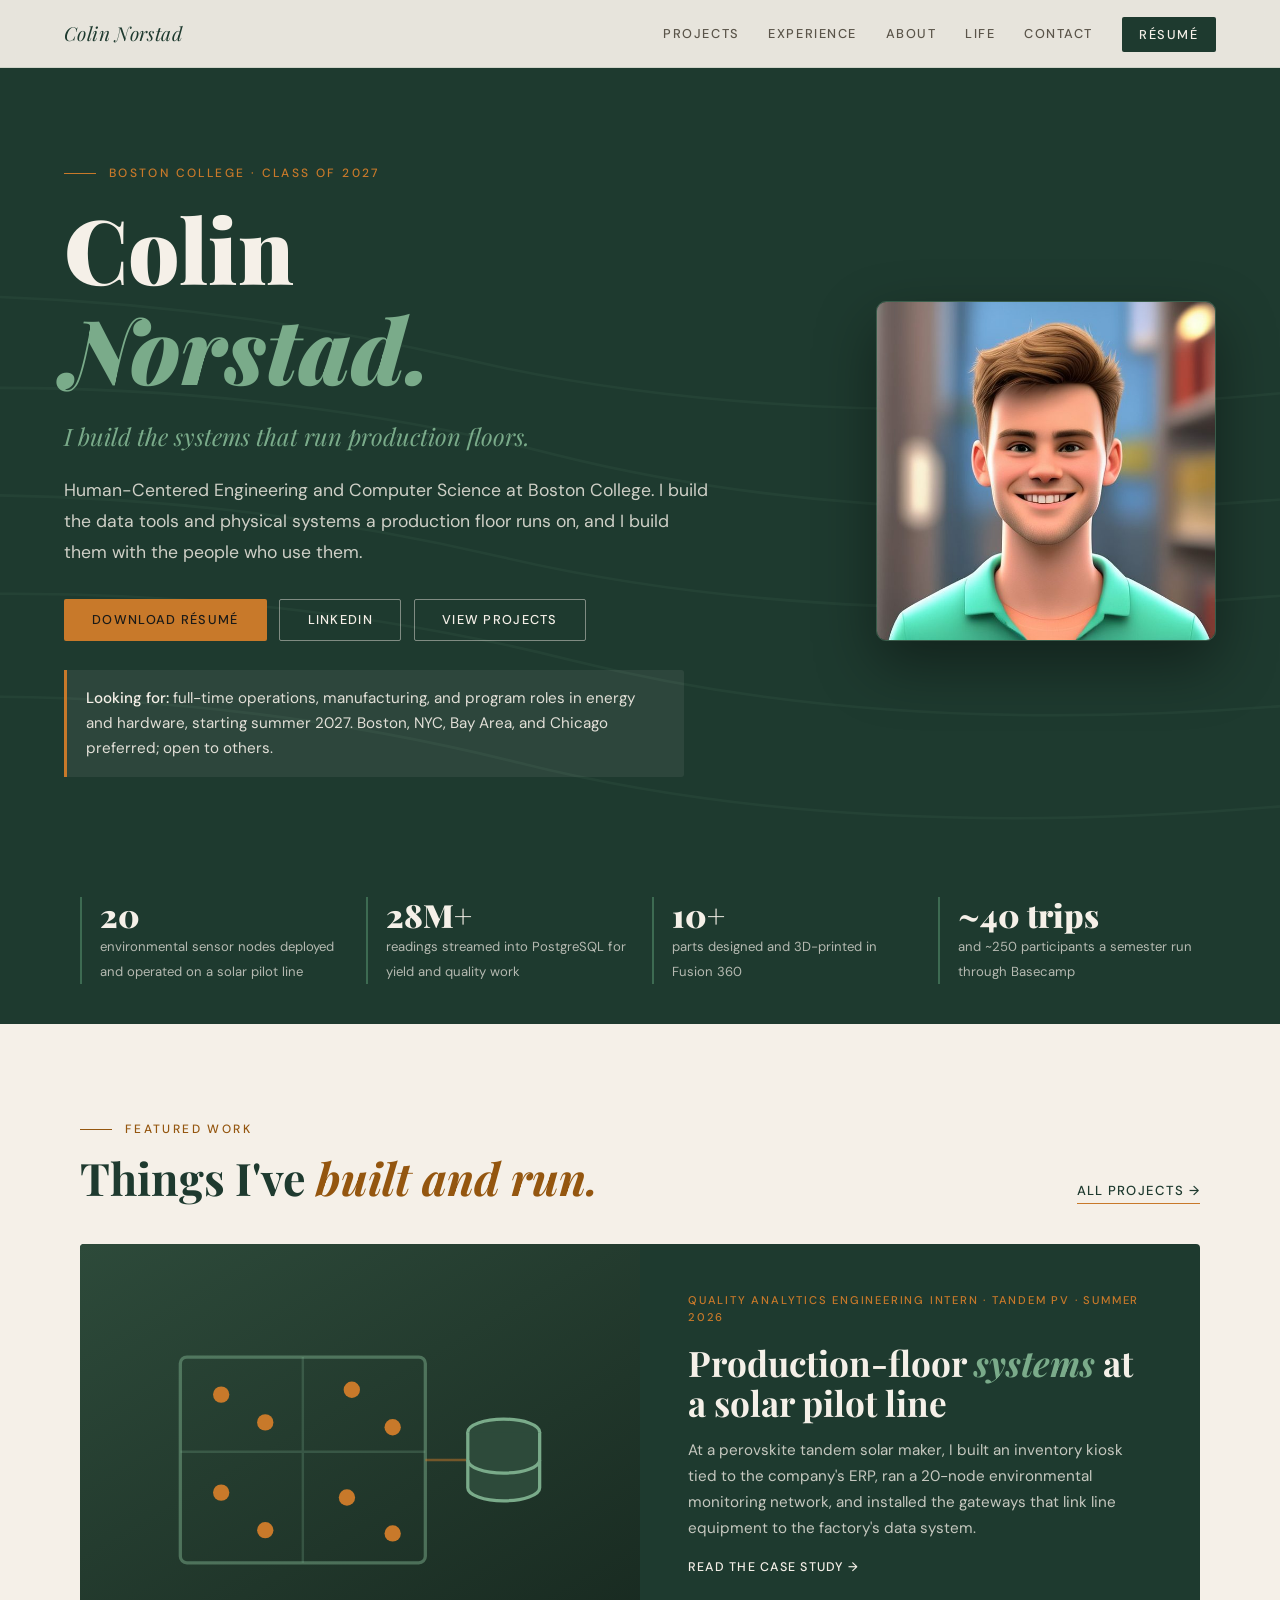
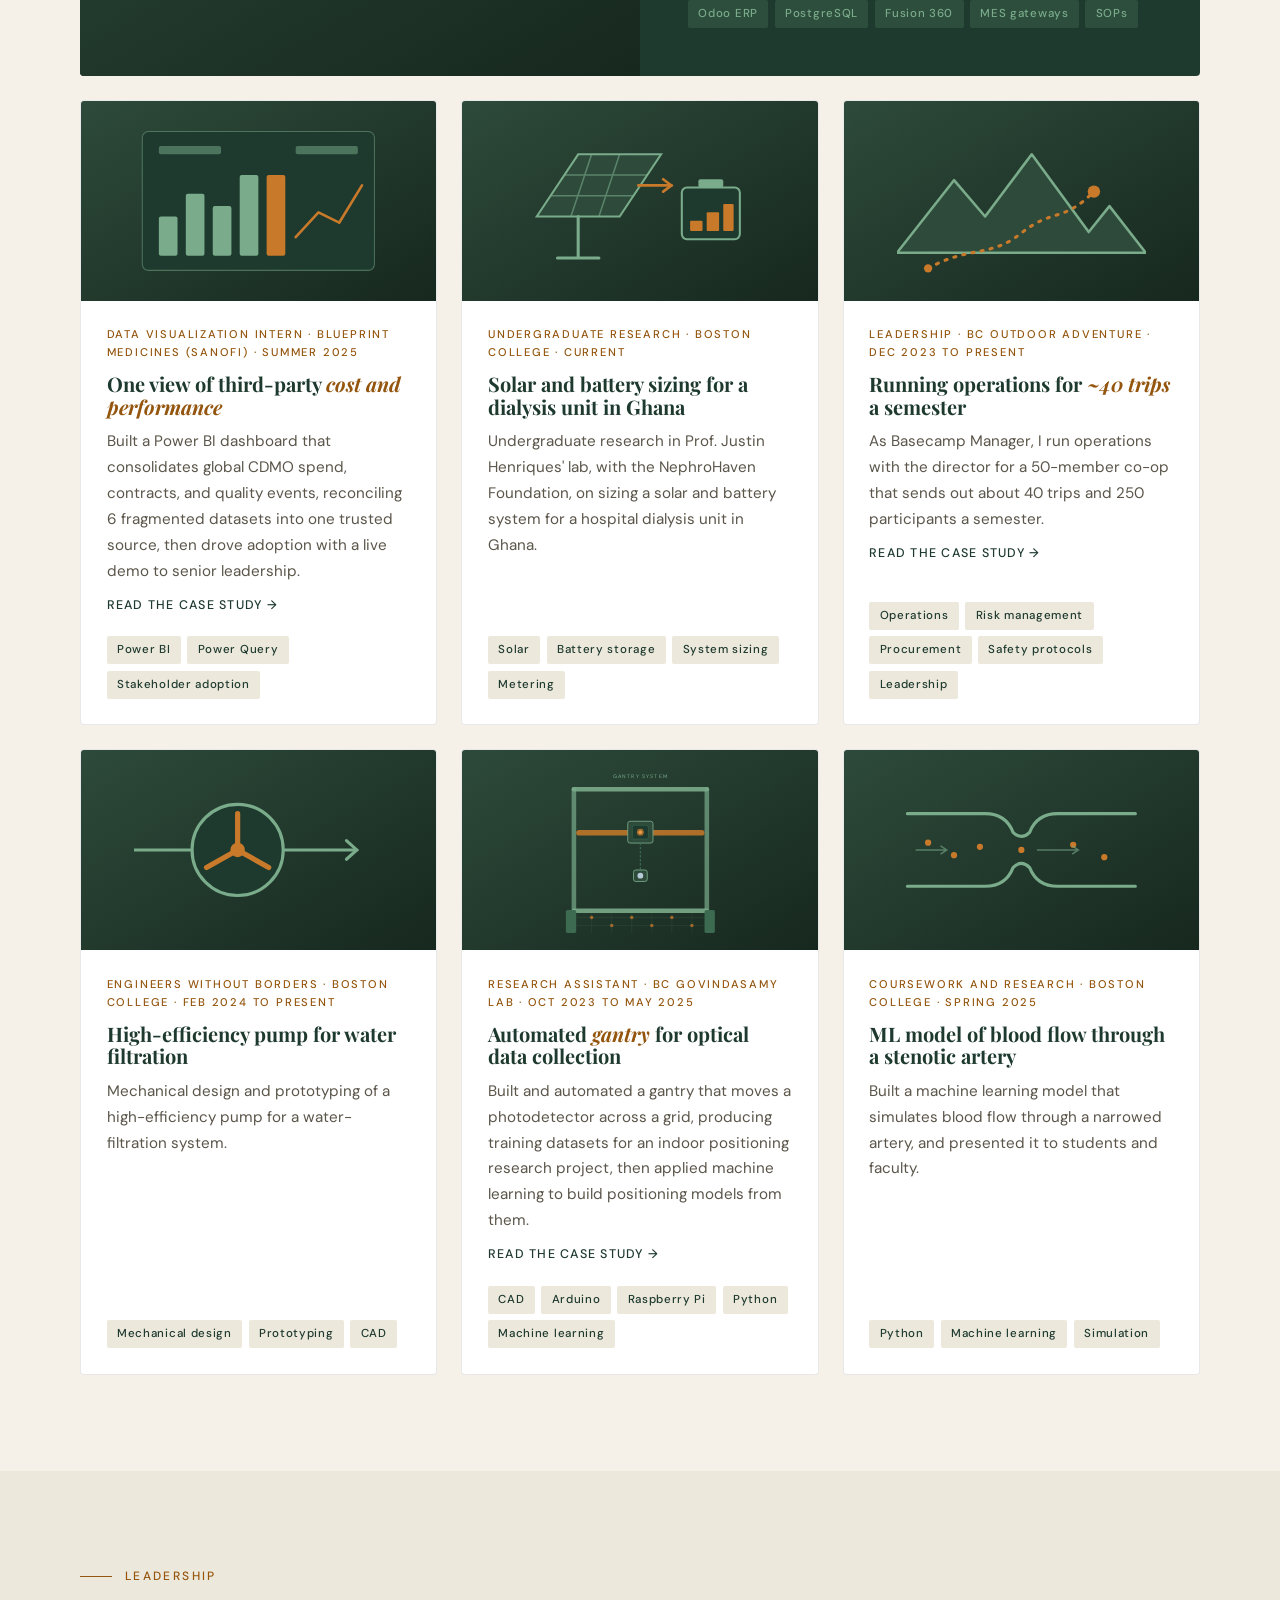
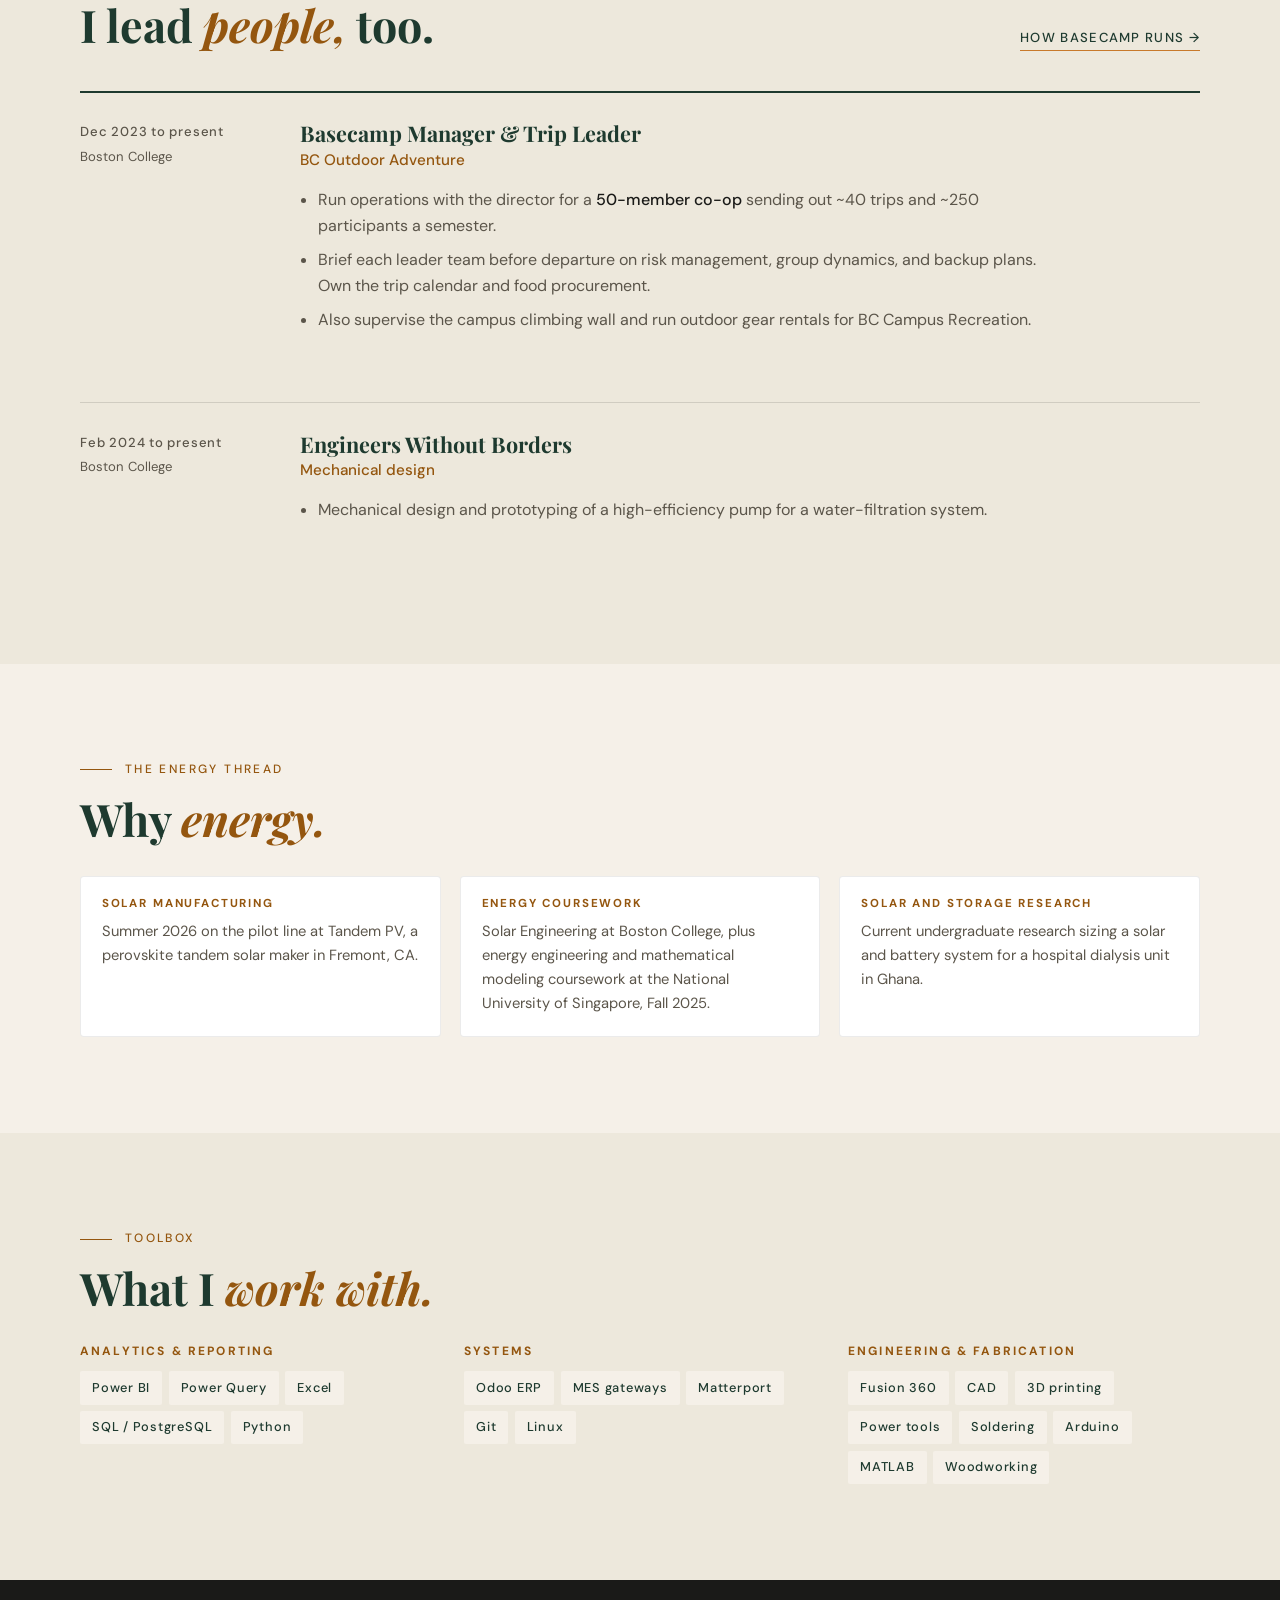
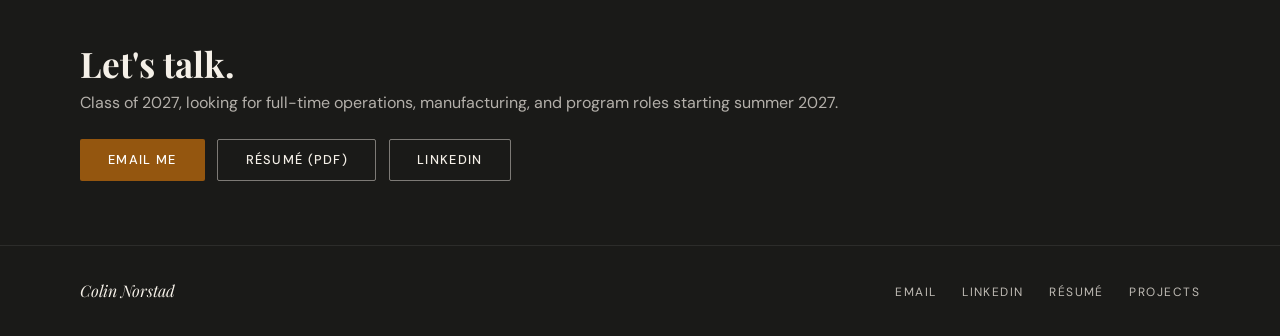
==== commit 9640bb49: "Re-aim portfolio at operations roles; add Tandem PV and new resume content - Hero headline, looking-" ====
--- a/index.html
+++ b/index.html
@@ -3,15 +3,15 @@
 <head>
 <meta charset="UTF-8">
 <meta name="viewport" content="width=device-width, initial-scale=1">
-<title>Colin Norstad — Engineer & Builder | Portfolio</title>
-<meta name="description" content="Portfolio of Colin Norstad, a Human-Centered Engineering and Computer Science student at Boston College (May 2027). Hardware, machine learning, and data visualization projects.">
+<title>Colin Norstad | Engineer building production-floor systems</title>
+<meta name="description" content="Colin Norstad, Boston College Class of 2027 (Human-Centered Engineering and Computer Science). I build the data tools and physical systems a production floor runs on. Seeking operations, manufacturing and program roles in energy and hardware, starting summer 2027.">
 <meta name="theme-color" content="#1e3a2f">
 <link rel="canonical" href="https://colinnorstad.github.io/">
 <link rel="icon" href="favicon.svg" type="image/svg+xml">
 <meta property="og:type" content="website">
 <meta property="og:site_name" content="Colin Norstad">
-<meta property="og:title" content="Colin Norstad — Engineer & Builder | Portfolio">
-<meta property="og:description" content="Portfolio of Colin Norstad, a Human-Centered Engineering and Computer Science student at Boston College (May 2027). Hardware, machine learning, and data visualization projects.">
+<meta property="og:title" content="Colin Norstad | Engineer building production-floor systems">
+<meta property="og:description" content="Colin Norstad, Boston College Class of 2027 (Human-Centered Engineering and Computer Science). I build the data tools and physical systems a production floor runs on. Seeking operations, manufacturing and program roles in energy and hardware, starting summer 2027.">
 <meta property="og:url" content="https://colinnorstad.github.io/">
 <meta property="og:image" content="https://colinnorstad.github.io/images/portrait.jpg">
 <meta name="twitter:card" content="summary">
@@ -59,31 +59,112 @@
   <svg class="topo" viewBox="0 0 1200 500" preserveAspectRatio="xMidYMid slice" aria-hidden="true"><g fill="none" stroke="#7aab8a" stroke-width="1.5"><path d="M-100,200 Q200,140 500,210 T1300,180"/><path d="M-100,260 Q250,190 550,265 T1300,240"/><path d="M-100,320 Q220,255 520,325 T1300,300"/><path d="M-100,380 Q260,310 560,385 T1300,360"/><path d="M-100,440 Q230,370 530,445 T1300,420"/></g></svg>
   <div class="hero-inner">
     <div>
-      <div class="eyebrow">Portfolio</div>
+      <div class="eyebrow">Boston College · Class of 2027</div>
       <h1>Colin<br><em>Norstad.</em></h1>
-      <p class="hero-role">Engineer who connects hardware, data, and people.</p>
-      <p class="lede">I'm a Human-Centered Engineering and Computer Science student at Boston College, graduating May 2027. I build research hardware, machine-learning models, and dashboards, and I like problems with real people and real consequences attached.</p>
+      <p class="hero-role">I build the systems that run production floors.</p>
+      <p class="lede">Human-Centered Engineering and Computer Science at Boston College. I build the data tools and physical systems a production floor runs on, and I build them with the people who use them.</p>
       <div class="btn-row">
-        <a class="btn btn-primary" href="projects.html">View projects</a>
-        <a class="btn btn-secondary" href="Colin_Norstad_Resume.pdf" target="_blank" rel="noopener">Download résumé</a>
+        <a class="btn btn-primary" href="Colin_Norstad_Resume.pdf" target="_blank" rel="noopener">Download résumé</a>
+        <a class="btn btn-secondary" href="https://www.linkedin.com/in/colin-norstad" target="_blank" rel="noopener">LinkedIn</a>
+        <a class="btn btn-secondary" href="projects.html">View projects</a>
       </div>
-      <ul class="hero-meta">
-        <li>B.S. HCE &amp; CS, GPA 3.70</li>
-        <li>Data Viz Intern, Blueprint Medicines (Sanofi)</li>
-        <li>Research Assistant, BC Govindasamy Lab</li>
-      </ul>
+      <p class="looking"><b>Looking for:</b> full-time operations, manufacturing, and program roles in energy and hardware, starting summer 2027. Boston, NYC, Bay Area, and Chicago preferred; open to others.</p>
     </div>
     <div class="hero-photo"><img src="images/portrait.jpg" width="640" height="640" alt="Illustrated portrait of Colin Norstad"></div>
   </div>
 </section>
 
+<section class="section dark proof">
+  <div class="wrap">
+    <div class="stats">
+      <div class="stat"><b>20</b><span>environmental sensor nodes deployed and operated on a solar pilot line</span></div>
+      <div class="stat"><b>28M+</b><span>readings streamed into PostgreSQL for yield and quality work</span></div>
+      <div class="stat"><b>10+</b><span>parts designed and 3D-printed in Fusion 360</span></div>
+      <div class="stat"><b>~40 trips</b><span>and ~250 participants a semester run through Basecamp</span></div>
+    </div>
+  </div>
+</section>
+
 <section class="section">
   <div class="wrap">
     <div class="section-head">
-      <div><div class="eyebrow">Selected work</div><h2>Things I've <em>built.</em></h2></div>
+      <div><div class="eyebrow">Featured work</div><h2>Things I've <em>built and run.</em></h2></div>
       <a class="text-link" href="projects.html">All projects →</a>
     </div>
     <article class="project-feature reveal">
+  <div class="project-thumb"><svg viewBox="0 0 240 150" aria-hidden="true"><rect x="10" y="12" width="150" height="126" rx="4" fill="none" stroke="#7aab8a" stroke-opacity=".5" stroke-width="2"/>
+<path d="M10 70 H160 M85 12 V138" stroke="#7aab8a" stroke-opacity=".25" stroke-width="1.5"/>
+<g fill="#c8792a"><circle cx="35" cy="35" r="5"/><circle cx="62" cy="52" r="5"/><circle cx="115" cy="32" r="5"/><circle cx="140" cy="55" r="5"/><circle cx="35" cy="95" r="5"/><circle cx="62" cy="118" r="5"/><circle cx="112" cy="98" r="5"/><circle cx="140" cy="120" r="5"/></g>
+<g stroke="#c8792a" stroke-opacity=".5" stroke-width="1.5" fill="none"><path d="M160 75 H185"/></g>
+<ellipse cx="208" cy="58" rx="22" ry="8" fill="#2d4a3a" stroke="#7aab8a" stroke-width="2"/><path d="M186 58 V92 A22 8 0 0 0 230 92 V58" fill="#2d4a3a" stroke="#7aab8a" stroke-width="2"/><path d="M186 75 A22 8 0 0 0 230 75" fill="none" stroke="#7aab8a" stroke-width="2"/></svg></div>
+  <div class="project-body">
+    <span class="project-kicker">Quality Analytics Engineering Intern · Tandem PV · Summer 2026</span>
+    <h3><a href="project-tandem-pv.html">Production-floor <em>systems</em> at a solar pilot line</a></h3>
+    <p>At a perovskite tandem solar maker, I built an inventory kiosk tied to the company's ERP, ran a 20-node environmental monitoring network, and installed the gateways that link line equipment to the factory's data system.</p>
+    <span class="project-more">Read the case study →</span>
+    <ul class="tags"><li>Odoo ERP</li><li>PostgreSQL</li><li>Fusion 360</li><li>MES gateways</li><li>SOPs</li></ul>
+  </div>
+</article>
+
+    <div class="project-grid">
+      <article class="project-card reveal">
+  <div class="project-thumb"><svg viewBox="0 0 240 150" aria-hidden="true"><rect x="8" y="8" width="224" height="134" rx="6" fill="#1e3a2f" stroke="#7aab8a" stroke-opacity=".5"/>
+<g fill="#7aab8a"><rect x="24" y="90" width="18" height="38" rx="2"/><rect x="50" y="68" width="18" height="60" rx="2"/><rect x="76" y="80" width="18" height="48" rx="2"/><rect x="102" y="50" width="18" height="78" rx="2"/></g>
+<rect x="128" y="50" width="18" height="78" rx="2" fill="#c8792a"/>
+<polyline points="156,110 178,86 198,96 220,60" fill="none" stroke="#c8792a" stroke-width="2.5" stroke-linecap="round" stroke-linejoin="round"/>
+<g fill="#7aab8a" opacity=".5"><rect x="24" y="22" width="60" height="8" rx="2"/><rect x="156" y="22" width="60" height="8" rx="2"/></g></svg></div>
+  <div class="project-body">
+    <span class="project-kicker">Data Visualization Intern · Blueprint Medicines (Sanofi) · Summer 2025</span>
+    <h3><a href="project-blueprint-dashboard.html">One view of third-party <em>cost and performance</em></a></h3>
+    <p>Built a Power BI dashboard that consolidates global CDMO spend, contracts, and quality events, reconciling 6 fragmented datasets into one trusted source, then drove adoption with a live demo to senior leadership.</p>
+    <span class="project-more">Read the case study →</span>
+    <ul class="tags"><li>Power BI</li><li>Power Query</li><li>Stakeholder adoption</li></ul>
+  </div>
+</article>
+
+      <article class="project-card reveal no-link">
+  <div class="project-thumb"><svg viewBox="0 0 240 150" aria-hidden="true"><g fill="#2d4a3a" stroke="#7aab8a" stroke-width="2"><path d="M20 90 L60 30 H140 L100 90 Z"/></g>
+<g stroke="#7aab8a" stroke-opacity=".6" stroke-width="1.5"><path d="M33 70 L113 70 M47 50 L127 50 M73 30 L53 90 M100 30 L80 90"/></g>
+<path d="M60 90 V130 M40 130 H80" stroke="#7aab8a" stroke-width="3" stroke-linecap="round"/>
+<rect x="160" y="62" width="56" height="50" rx="5" fill="#1e3a2f" stroke="#7aab8a" stroke-width="2"/><rect x="176" y="54" width="24" height="8" rx="2" fill="#7aab8a"/>
+<g fill="#c8792a"><rect x="168" y="94" width="12" height="10" rx="1"/><rect x="184" y="86" width="12" height="18" rx="1"/><rect x="200" y="78" width="10" height="26" rx="1"/></g>
+<path d="M118 60 H150" stroke="#c8792a" stroke-width="2.5" stroke-linecap="round" fill="none"/><path d="M142 54 l8 6 l-8 6" stroke="#c8792a" stroke-width="2.5" fill="none" stroke-linecap="round"/></svg></div>
+  <div class="project-body">
+    <span class="project-kicker">Undergraduate research · Boston College · Current</span>
+    <h3>Solar and battery sizing for a dialysis unit in Ghana</h3>
+    <p>Undergraduate research in Prof. Justin Henriques' lab, with the NephroHaven Foundation, on sizing a solar and battery system for a hospital dialysis unit in Ghana.</p>
+    
+    <ul class="tags"><li>Solar</li><li>Battery storage</li><li>System sizing</li><li>Metering</li></ul>
+  </div>
+</article>
+
+      <article class="project-card reveal">
+  <div class="project-thumb"><svg viewBox="0 0 240 150" aria-hidden="true"><path d="M0 125 L55 55 L85 90 L130 30 L185 105 L205 80 L240 125 Z" fill="#2d4a3a" stroke="#7aab8a" stroke-width="2.5" stroke-linejoin="round"/>
+<path d="M30 140 C70 118 90 130 120 106 S160 96 190 66" fill="none" stroke="#c8792a" stroke-width="3" stroke-dasharray="2 7" stroke-linecap="round"/>
+<circle cx="190" cy="66" r="6" fill="#c8792a"/><circle cx="30" cy="140" r="4" fill="#c8792a"/></svg></div>
+  <div class="project-body">
+    <span class="project-kicker">Leadership · BC Outdoor Adventure · Dec 2023 to present</span>
+    <h3><a href="project-outdoor-adventures.html">Running operations for <em>~40 trips</em> a semester</a></h3>
+    <p>As Basecamp Manager, I run operations with the director for a 50-member co-op that sends out about 40 trips and 250 participants a semester.</p>
+    <span class="project-more">Read the case study →</span>
+    <ul class="tags"><li>Operations</li><li>Risk management</li><li>Procurement</li><li>Safety protocols</li><li>Leadership</li></ul>
+  </div>
+</article>
+
+      <article class="project-card reveal no-link">
+  <div class="project-thumb"><svg viewBox="0 0 240 150" aria-hidden="true"><circle cx="100" cy="75" r="44" fill="#1e3a2f" stroke="#7aab8a" stroke-width="3"/>
+<g stroke="#c8792a" stroke-width="5" stroke-linecap="round"><path d="M100,75 L100,40"/><path d="M100,75 L130,92"/><path d="M100,75 L70,92"/></g><circle cx="100" cy="75" r="7" fill="#c8792a"/>
+<g fill="none" stroke="#7aab8a" stroke-width="3" stroke-linecap="round"><path d="M144,75 H215"/><path d="M0,75 H56"/><path d="M205,66 l10,9 l-10,9"/></g></svg></div>
+  <div class="project-body">
+    <span class="project-kicker">Engineers Without Borders · Boston College · Feb 2024 to present</span>
+    <h3>High-efficiency pump for water filtration</h3>
+    <p>Mechanical design and prototyping of a high-efficiency pump for a water-filtration system.</p>
+    
+    <ul class="tags"><li>Mechanical design</li><li>Prototyping</li><li>CAD</li></ul>
+  </div>
+</article>
+
+      <article class="project-card reveal">
   <div class="project-thumb"><svg viewBox="0 0 280 300" role="img" aria-label="Diagram of the gantry: a frame with a moving crossbar, motor carriage and a photodetector hanging over a grid of data points">
 <rect x="20" y="40" width="240" height="8" rx="4" fill="#7aab8a" opacity=".9"/><rect x="20" y="252" width="240" height="8" rx="4" fill="#7aab8a" opacity=".9"/>
 <rect x="20" y="40" width="8" height="220" rx="4" fill="#7aab8a" opacity=".7"/><rect x="252" y="40" width="8" height="220" rx="4" fill="#7aab8a" opacity=".7"/>
@@ -98,27 +179,11 @@
 <text x="140" y="25" text-anchor="middle" font-family="DM Sans, sans-serif" font-size="9" fill="#7aab8a" letter-spacing="2">GANTRY SYSTEM</text>
 </svg></div>
   <div class="project-body">
-    <span class="project-kicker">Research · BC Govindasamy Lab · 2023–Present</span>
-    <h3><a href="project-gantry.html">Automated <em>gantry</em> for indoor-positioning research</a></h3>
-    <p>Designed and built a remote-controlled gantry that sweeps a photodetector across a precise grid, replacing hours of manual placement and feeding the machine-learning models behind the lab's indoor-positioning work.</p>
-    <span class="project-more">Read the case study →</span>
-    <ul class="tags"><li>CAD / Fusion 360</li><li>Raspberry Pi</li><li>Arduino</li><li>Python</li><li>Machine learning</li></ul>
-  </div>
-</article>
-
-    <div class="project-grid">
-      <article class="project-card reveal">
-  <div class="project-thumb"><svg viewBox="0 0 240 150" aria-hidden="true"><rect x="8" y="8" width="224" height="134" rx="6" fill="#1e3a2f" stroke="#7aab8a" stroke-opacity=".5"/>
-<g fill="#7aab8a"><rect x="24" y="90" width="18" height="38" rx="2"/><rect x="50" y="68" width="18" height="60" rx="2"/><rect x="76" y="80" width="18" height="48" rx="2"/><rect x="102" y="50" width="18" height="78" rx="2"/></g>
-<rect x="128" y="50" width="18" height="78" rx="2" fill="#c8792a"/>
-<polyline points="156,110 178,86 198,96 220,60" fill="none" stroke="#c8792a" stroke-width="2.5" stroke-linecap="round" stroke-linejoin="round"/>
-<g fill="#7aab8a" opacity=".5"><rect x="24" y="22" width="60" height="8" rx="2"/><rect x="156" y="22" width="60" height="8" rx="2"/></g></svg></div>
-  <div class="project-body">
-    <span class="project-kicker">Internship · Blueprint Medicines (Sanofi) · Summer 2025</span>
-    <h3><a href="project-blueprint-dashboard.html">Global CDMO spend <em>dashboard</em></a></h3>
-    <p>Built a centralized Power BI dashboard that consolidates spend, contracts, and quality events across the CMC supply chain, then demoed it live to senior leadership ahead of an acquisition integration.</p>
-    <span class="project-more">Read the case study →</span>
-    <ul class="tags"><li>Power BI</li><li>Power Query</li><li>Data viz</li><li>Stakeholder management</li></ul>
+    <span class="project-kicker">Research Assistant · BC Govindasamy Lab · Oct 2023 to May 2025</span>
+    <h3><a href="project-gantry.html">Automated <em>gantry</em> for optical data collection</a></h3>
+    <p>Built and automated a gantry that moves a photodetector across a grid, producing training datasets for an indoor positioning research project, then applied machine learning to build positioning models from them.</p>
+    <span class="project-more">Read the case study →</span>
+    <ul class="tags"><li>CAD</li><li>Arduino</li><li>Raspberry Pi</li><li>Python</li><li>Machine learning</li></ul>
   </div>
 </article>
 
@@ -128,9 +193,9 @@
 <g fill="#c8792a"><circle cx="30" cy="68" r="3"/><circle cx="55" cy="80" r="3"/><circle cx="80" cy="72" r="3"/><circle cx="120" cy="75" r="3"/><circle cx="170" cy="70" r="3"/><circle cx="200" cy="82" r="3"/></g>
 <g stroke="#7aab8a" stroke-width="1.5" opacity=".6" fill="none"><path d="M18,75 h30 m-6,-4 l6,4 l-6,4"/><path d="M135,75 h40 m-6,-4 l6,4 l-6,4"/></g></svg></div>
   <div class="project-body">
-    <span class="project-kicker">Coursework & research · Boston College · Spring 2025</span>
+    <span class="project-kicker">Coursework and research · Boston College · Spring 2025</span>
     <h3>ML model of blood flow through a stenotic artery</h3>
-    <p>Built a machine-learning model that simulates blood flow through a narrowed artery and presented the results to students and faculty.</p>
+    <p>Built a machine learning model that simulates blood flow through a narrowed artery, and presented it to students and faculty.</p>
     
     <ul class="tags"><li>Python</li><li>Machine learning</li><li>Simulation</li></ul>
   </div>
@@ -143,46 +208,45 @@
 <section class="section alt">
   <div class="wrap">
     <div class="section-head">
-      <div><div class="eyebrow">Experience</div><h2>Where I've <em>worked.</em></h2></div>
-      <a class="text-link" href="colin-work.html">Full experience →</a>
+      <div><div class="eyebrow">Leadership</div><h2>I lead <em>people,</em> too.</h2></div>
+      <a class="text-link" href="project-outdoor-adventures.html">How Basecamp runs →</a>
     </div>
     <div class="role-list">
-      <div class="role reveal"><div class="role-when">Summer 2025<span>Cambridge, MA</span></div>
-        <div><h3>Data Visualization Intern</h3><div class="role-org">Blueprint Medicines (a Sanofi company)</div>
-        <ul><li>Built a Power BI dashboard tracking <strong>global CDMO spend, contracts, and quality events</strong>.</li><li>Delivered a live demo to senior leadership and wrote the maintenance plan so the tool outlives the internship.</li></ul></div></div>
-      <div class="role reveal"><div class="role-when">Oct 2023 – Present<span>Chestnut Hill, MA</span></div>
-        <div><h3>Research Assistant</h3><div class="role-org">Boston College, Govindasamy Lab</div>
-        <ul><li>Built an automated gantry and applied <strong>machine learning</strong> to indoor-positioning data.</li></ul></div></div>
-      <div class="role reveal"><div class="role-when">May – Aug 2024<span>Bay Area, CA</span></div>
-        <div><h3>Web Designer / AI Developer</h3><div class="role-org">Nimble Mindset</div>
-        <ul><li>Shipped website updates, ran surveys and competitive research, and explored AI integrations for the product roadmap.</li></ul></div></div>
+      <div class="role reveal"><div class="role-when">Dec 2023 to present<span>Boston College</span></div>
+        <div><h3>Basecamp Manager &amp; Trip Leader</h3><div class="role-org">BC Outdoor Adventure</div>
+        <ul><li>Run operations with the director for a <strong>50-member co-op</strong> sending out ~40 trips and ~250 participants a semester.</li><li>Brief each leader team before departure on risk management, group dynamics, and backup plans. Own the trip calendar and food procurement.</li><li>Also supervise the campus climbing wall and run outdoor gear rentals for BC Campus Recreation.</li></ul></div></div>
+      <div class="role reveal"><div class="role-when">Feb 2024 to present<span>Boston College</span></div>
+        <div><h3>Engineers Without Borders</h3><div class="role-org">Mechanical design</div>
+        <ul><li>Mechanical design and prototyping of a high-efficiency pump for a water-filtration system.</li></ul></div></div>
     </div>
   </div>
 </section>
 
 <section class="section">
+  <div class="wrap">
+    <div class="eyebrow">The energy thread</div><h2 style="margin-bottom:1.5rem">Why <em>energy.</em></h2>
+    <div class="facts">
+      <div class="fact"><h3>Solar manufacturing</h3><p>Summer 2026 on the pilot line at Tandem PV, a perovskite tandem solar maker in Fremont, CA.</p></div>
+      <div class="fact"><h3>Energy coursework</h3><p>Solar Engineering at Boston College, plus energy engineering and mathematical modeling coursework at the National University of Singapore, Fall 2025.</p></div>
+      <div class="fact"><h3>Solar and storage research</h3><p>Current undergraduate research sizing a solar and battery system for a hospital dialysis unit in Ghana.</p></div>
+    </div>
+  </div>
+</section>
+
+<section class="section alt">
   <div class="wrap">
     <div class="eyebrow">Toolbox</div><h2 style="margin-bottom:2rem">What I <em>work with.</em></h2>
     <div class="skill-groups">
-      <div><h3>Languages</h3><ul class="tags"><li>Python</li><li>Java</li><li>C++</li><li>Swift</li><li>MATLAB</li><li>HTML/CSS</li></ul></div>
-      <div><h3>Data &amp; ML</h3><ul class="tags"><li>Machine learning</li><li>Power BI</li><li>Power Query</li><li>Data visualization</li></ul></div>
-      <div><h3>Hardware &amp; design</h3><ul class="tags"><li>CAD / Fusion 360</li><li>Arduino</li><li>Raspberry Pi</li><li>Circuits &amp; soldering</li><li>Prototyping</li></ul></div>
-    </div>
-  </div>
-</section>
-
-<section class="section dark">
-  <div class="wrap">
-    <div class="eyebrow">Beyond the résumé</div>
-    <h2>Curious by default. <em>Calm in the field.</em></h2>
-    <p class="lede" style="margin:1rem 0 1.5rem">I lead multi-day backpacking trips for student groups, supervise the campus climbing wall, ran my first marathon in 2025, and studied abroad at NUS Singapore. The common thread is taking a complicated system, understanding it, and making it work better, and I'm especially drawn to solar energy.</p>
-    <a class="text-link" href="colin-about.html">More about me →</a>
+      <div><h3>Analytics &amp; reporting</h3><ul class="tags"><li>Power BI</li><li>Power Query</li><li>Excel</li><li>SQL / PostgreSQL</li><li>Python</li></ul></div>
+      <div><h3>Systems</h3><ul class="tags"><li>Odoo ERP</li><li>MES gateways</li><li>Matterport</li><li>Git</li><li>Linux</li></ul></div>
+      <div><h3>Engineering &amp; fabrication</h3><ul class="tags"><li>Fusion 360</li><li>CAD</li><li>3D printing</li><li>Power tools</li><li>Soldering</li><li>Arduino</li><li>MATLAB</li><li>Woodworking</li></ul></div>
+    </div>
   </div>
 </section>
 </main>
 <section class="cta-band">
   <div class="wrap">
-    <div><h2>Let's talk.</h2><p>I'm graduating in May 2027 and open to roles, internships, and good conversations.</p></div>
+    <div><h2>Let's talk.</h2><p>Class of 2027, looking for full-time operations, manufacturing, and program roles starting summer 2027.</p></div>
     <div class="btn-row">
       <a class="btn btn-primary" href="mailto:colinnorstad@gmail.com">Email me</a>
       <a class="btn btn-secondary" href="Colin_Norstad_Resume.pdf" target="_blank" rel="noopener" style="color:var(--cream);border-color:rgba(245,240,232,.45)">Résumé (PDF)</a>
--- a/styles.css
+++ b/styles.css
@@ -336,3 +336,14 @@
   *, *::before, *::after { transition: none !important; animation: none !important; }
   .js .reveal { opacity: 1; transform: none; }
 }
+
+/* ── LOOKING-FOR LINE + PROOF BAND ── */
+.looking {
+  margin-top: 1.8rem; padding: 1rem 1.2rem; max-width: 62ch;
+  border-left: 3px solid var(--amber); background: rgba(245,240,232,.07);
+  border-radius: 0 3px 3px 0; font-size: .95rem; line-height: 1.65; color: rgba(245,240,232,.9);
+}
+.looking b { color: var(--cream); font-weight: 500; }
+.proof.section { padding-top: 2.5rem; padding-bottom: 2.5rem; }
+.proof .stats { margin-top: 0; }
+.stat b small { font-size: 1rem; font-weight: 700; }
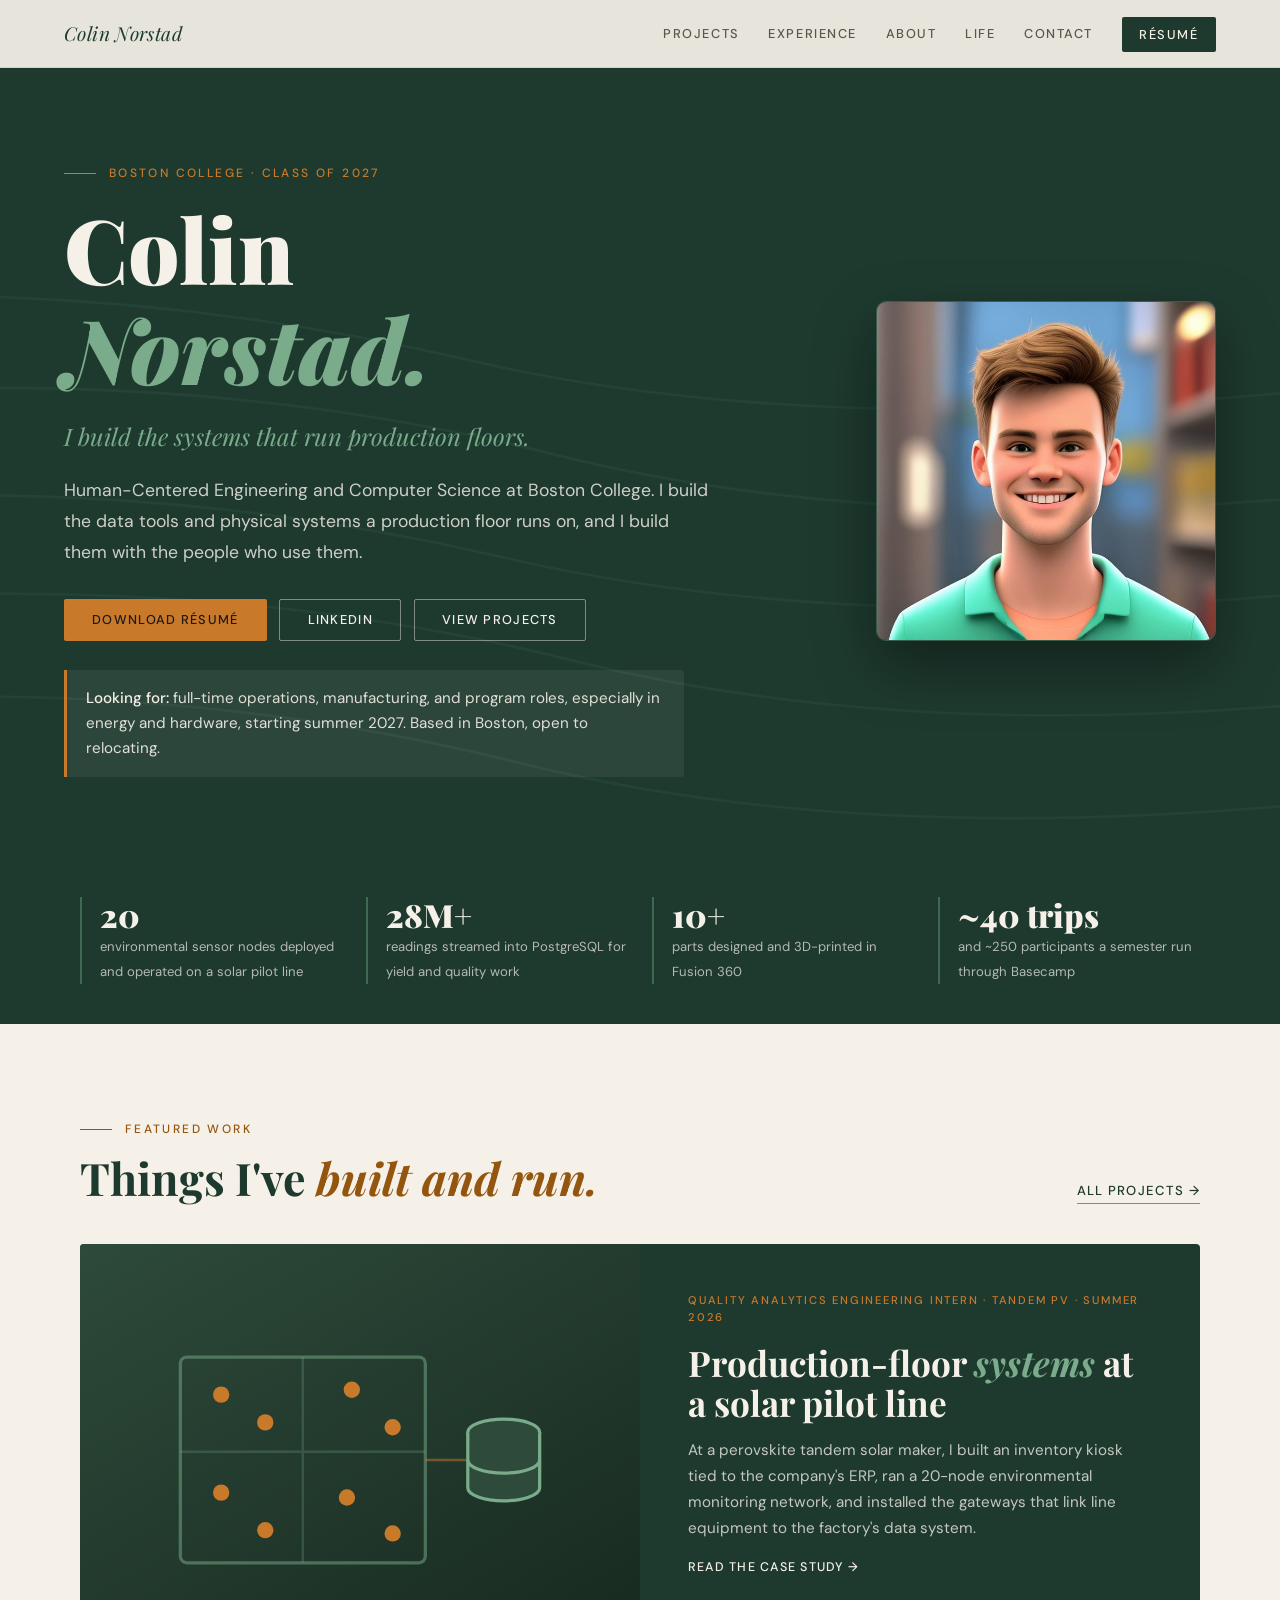
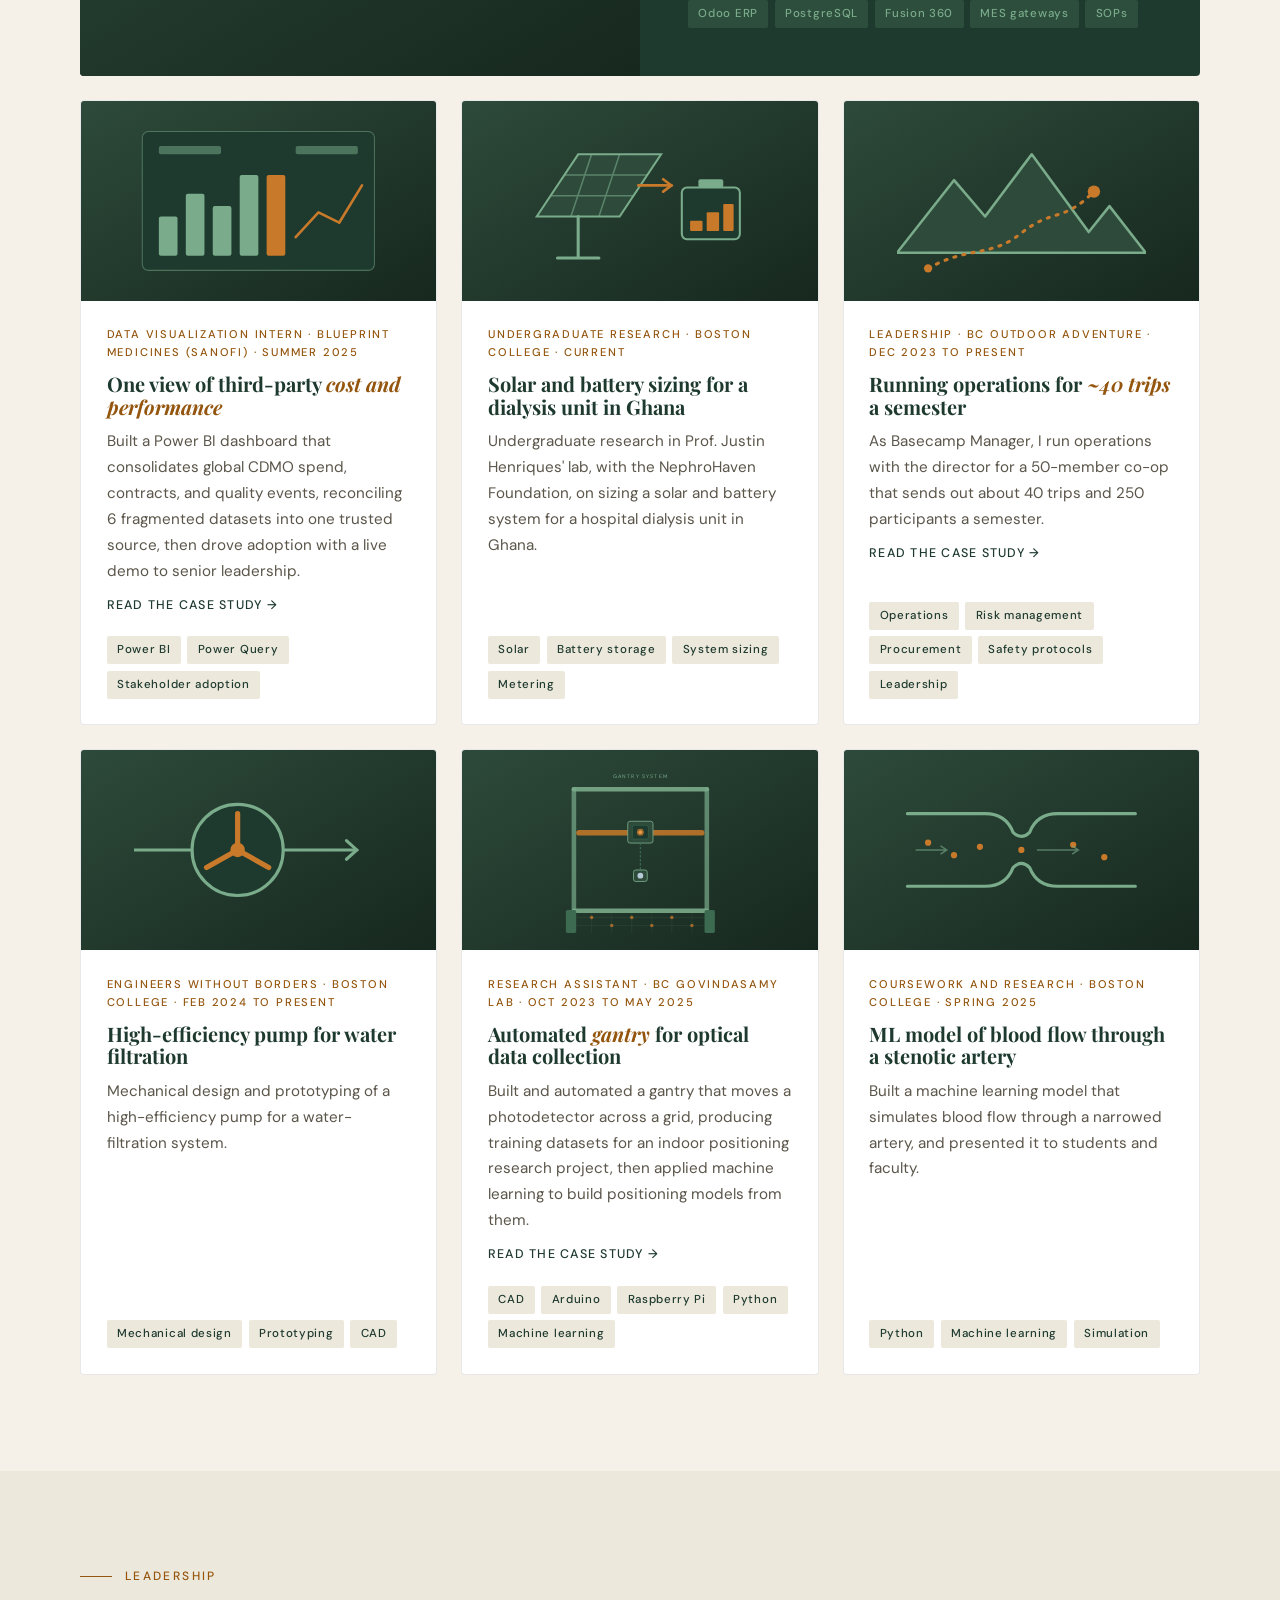
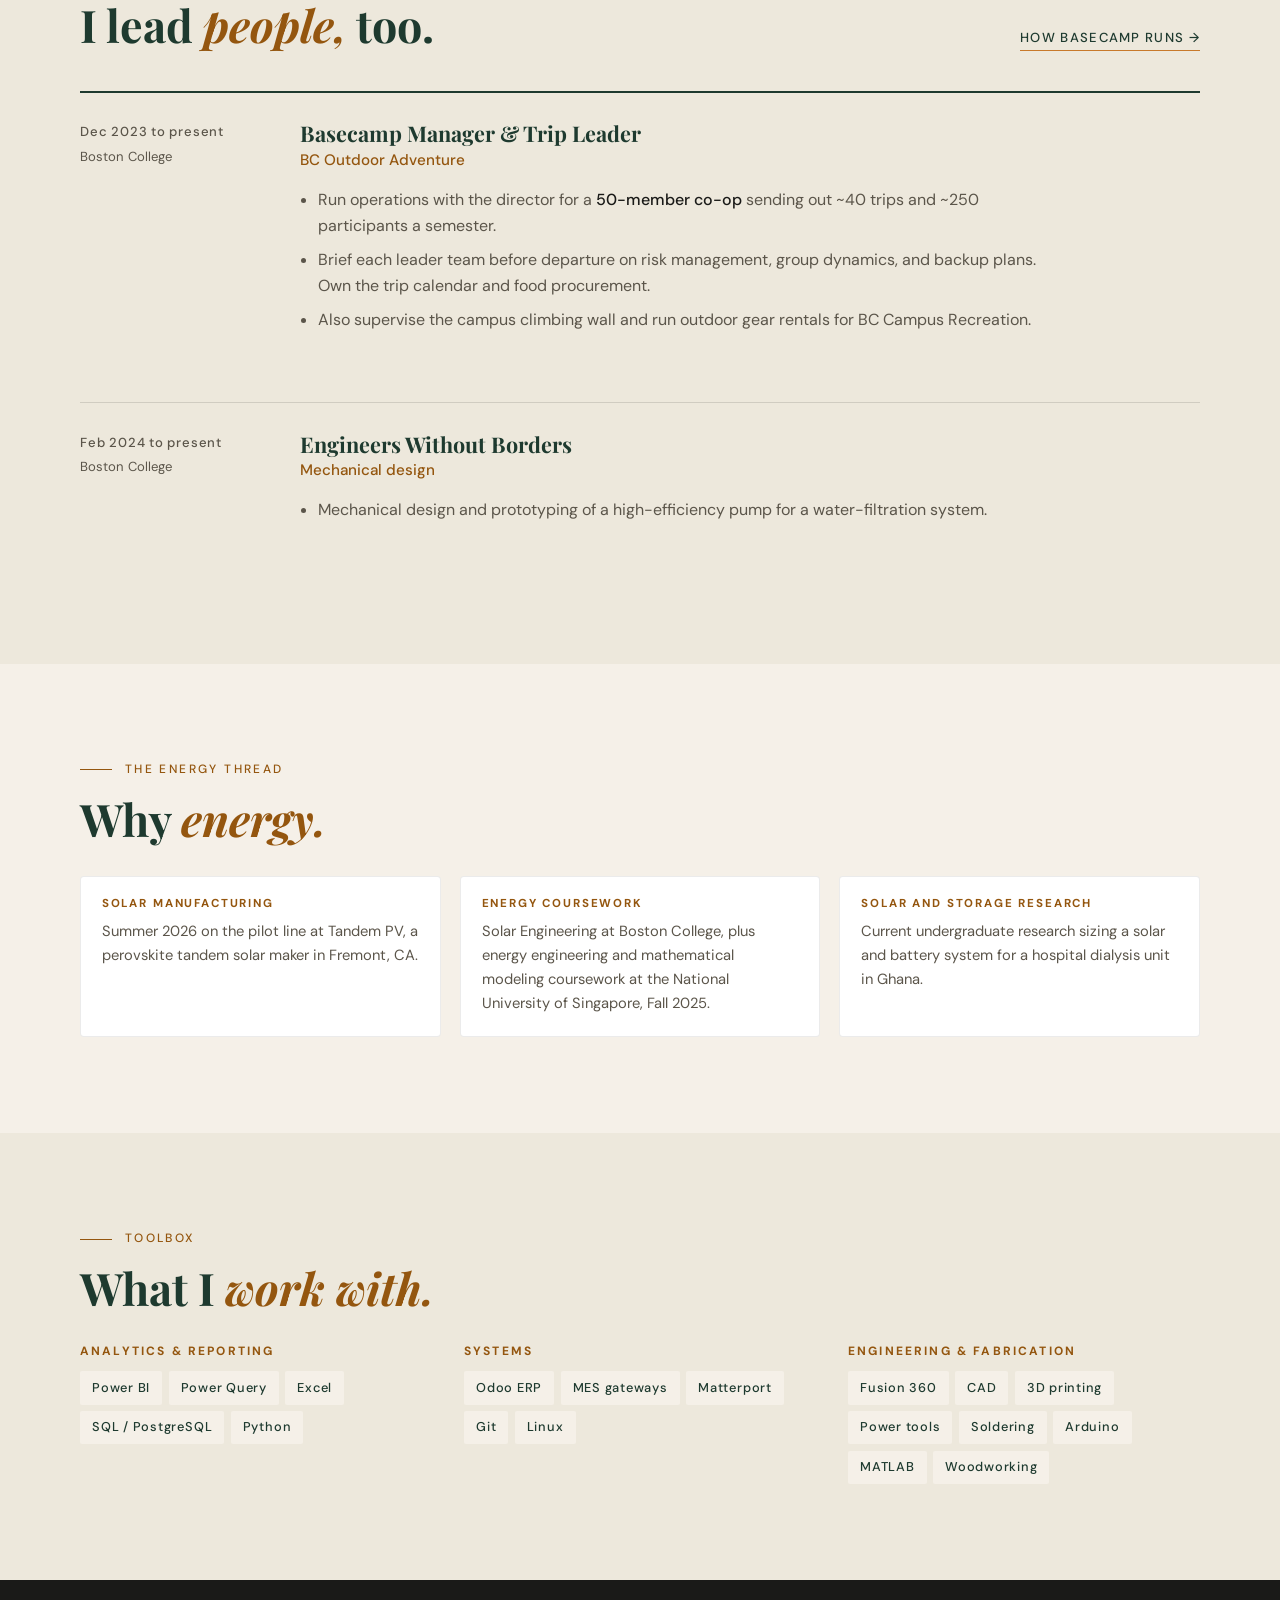
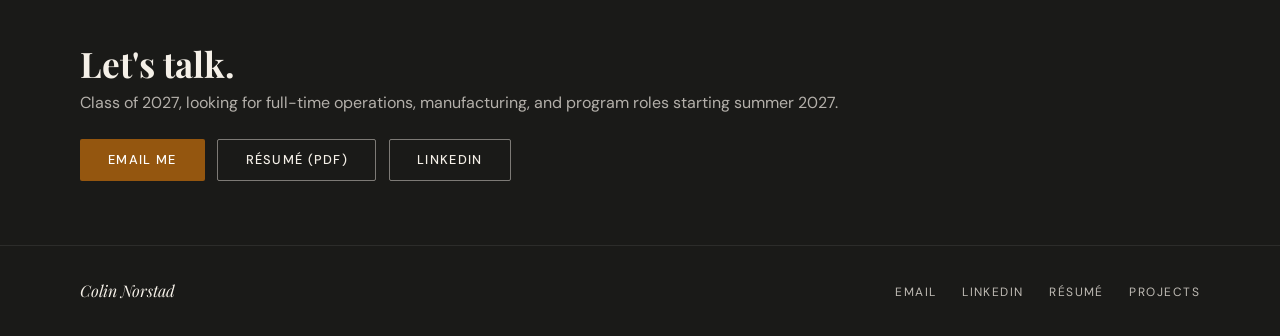
==== commit 011786f5: "Add Life photos and posts; running update; reword preferences - Half Dome post (two photos), Sugarlo" ====
--- a/index.html
+++ b/index.html
@@ -68,7 +68,7 @@
         <a class="btn btn-secondary" href="https://www.linkedin.com/in/colin-norstad" target="_blank" rel="noopener">LinkedIn</a>
         <a class="btn btn-secondary" href="projects.html">View projects</a>
       </div>
-      <p class="looking"><b>Looking for:</b> full-time operations, manufacturing, and program roles in energy and hardware, starting summer 2027. Boston, NYC, Bay Area, and Chicago preferred; open to others.</p>
+      <p class="looking"><b>Looking for:</b> full-time operations, manufacturing, and program roles, especially in energy and hardware, starting summer 2027. Based in Boston, open to relocating.</p>
     </div>
     <div class="hero-photo"><img src="images/portrait.jpg" width="640" height="640" alt="Illustrated portrait of Colin Norstad"></div>
   </div>
--- a/styles.css
+++ b/styles.css
@@ -347,3 +347,8 @@
 .proof.section { padding-top: 2.5rem; padding-bottom: 2.5rem; }
 .proof .stats { margin-top: 0; }
 .stat b small { font-size: 1rem; font-weight: 700; }
+
+/* ── LIFE: two-photo posts ── */
+.life-item.wide .life-photos { width: 50%; display: grid; gap: 3px; flex-shrink: 0; }
+.life-item.wide .life-photos img, .life-photos img { width: 100%; min-height: 0; height: 100%; aspect-ratio: 16/10; object-fit: cover; }
+@media (max-width: 900px) { .life-item.wide .life-photos { width: 100%; } }
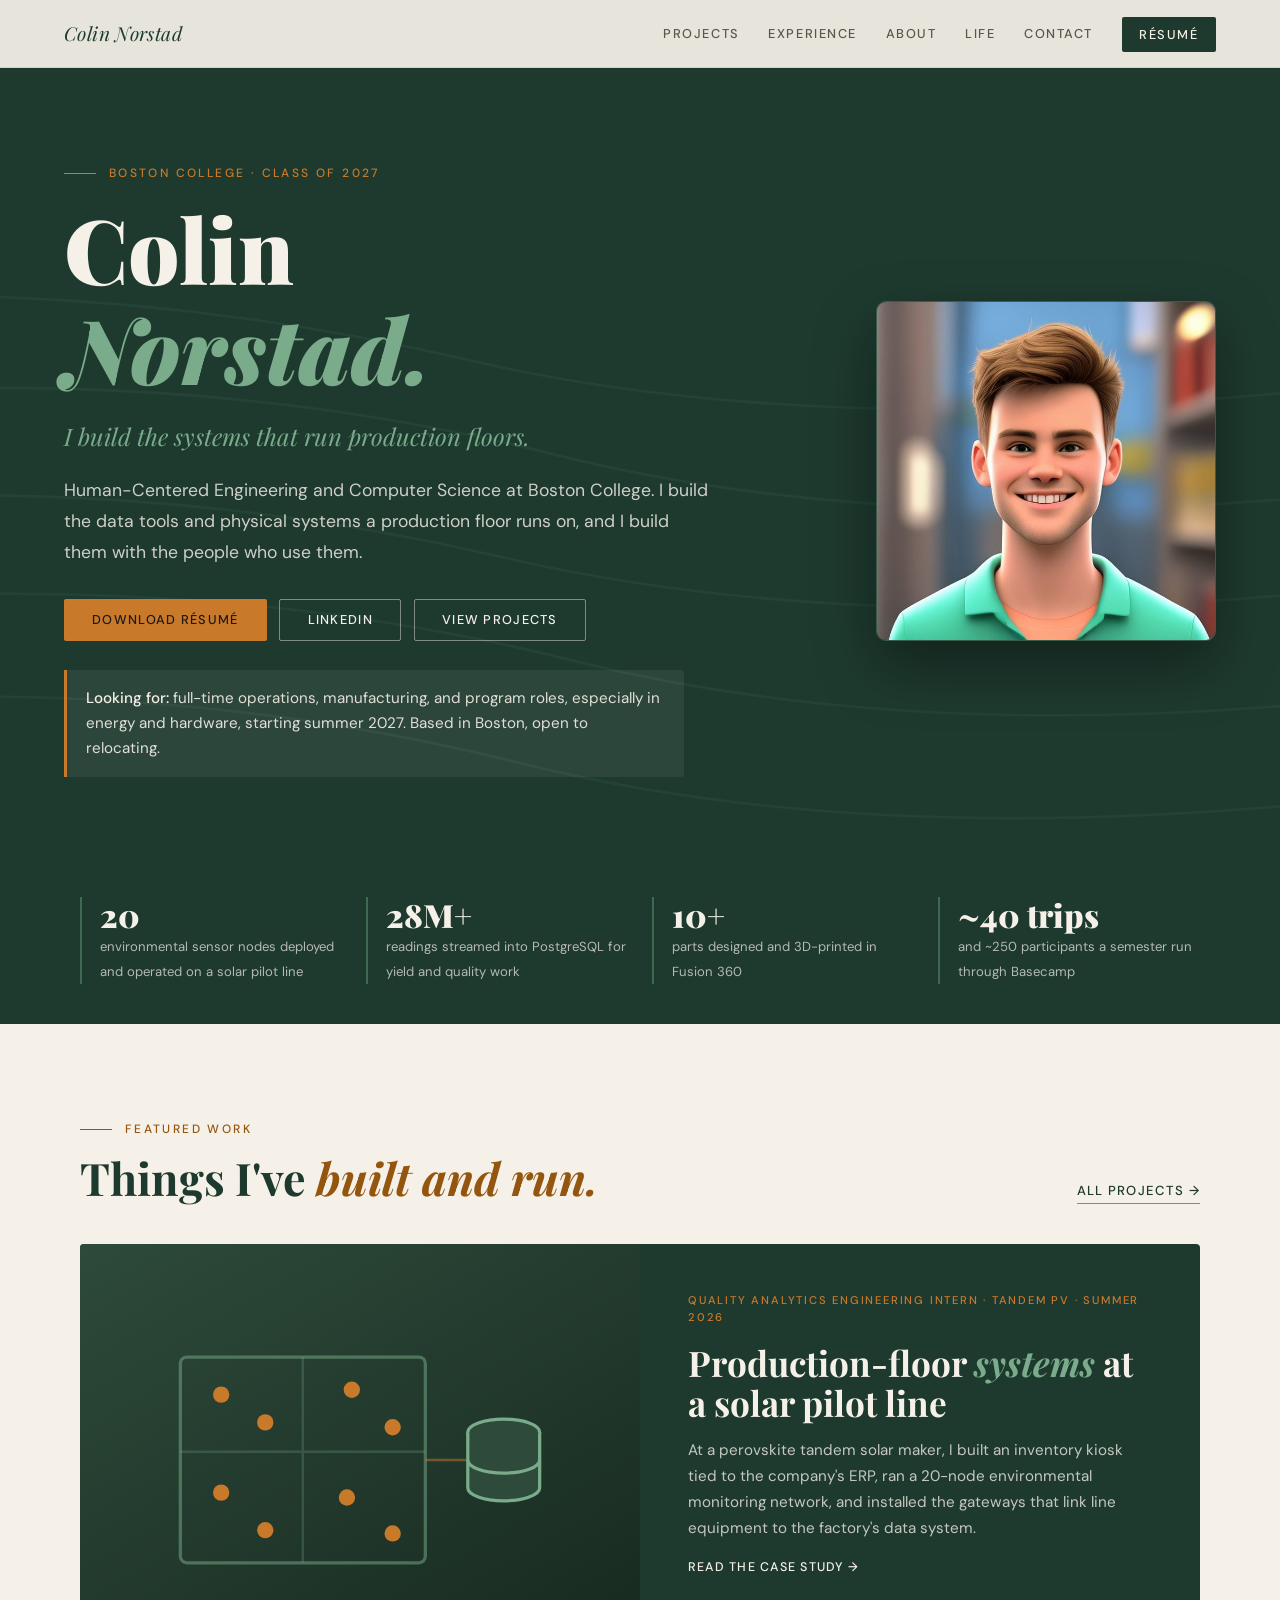
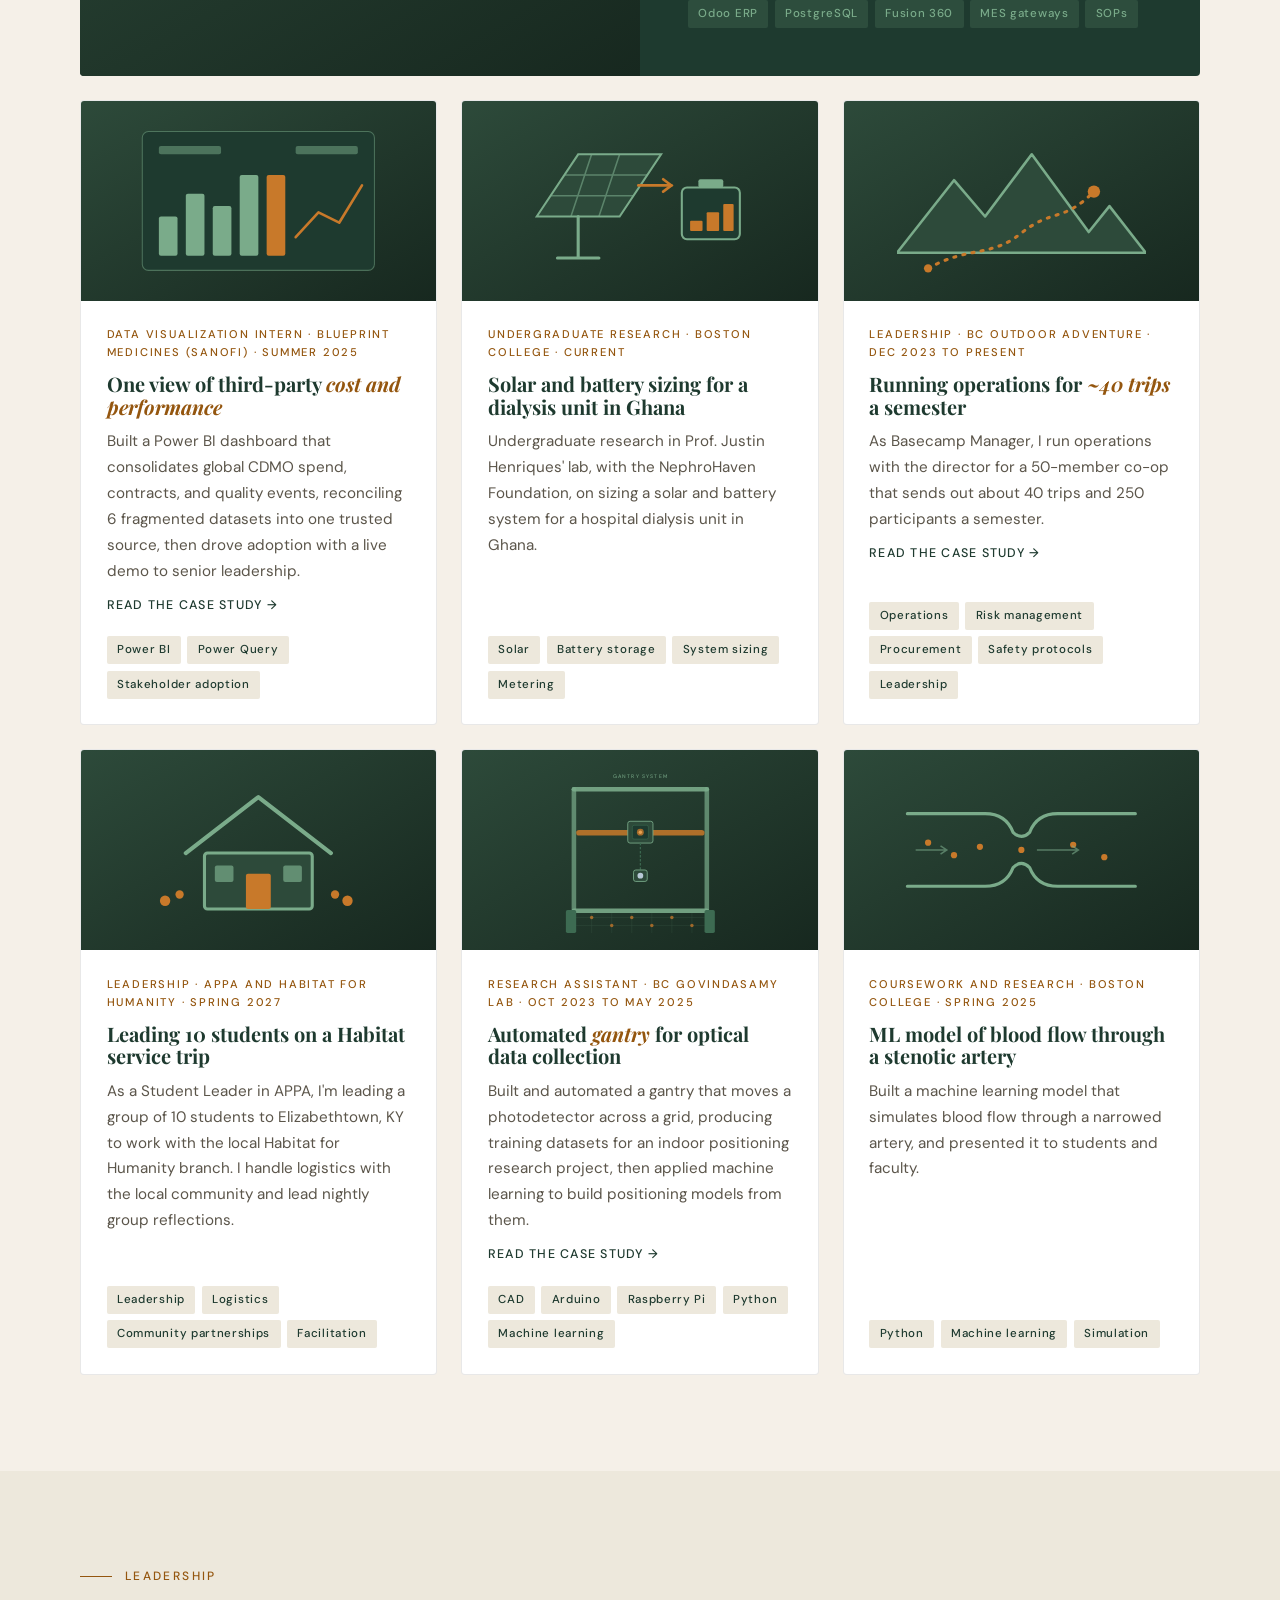
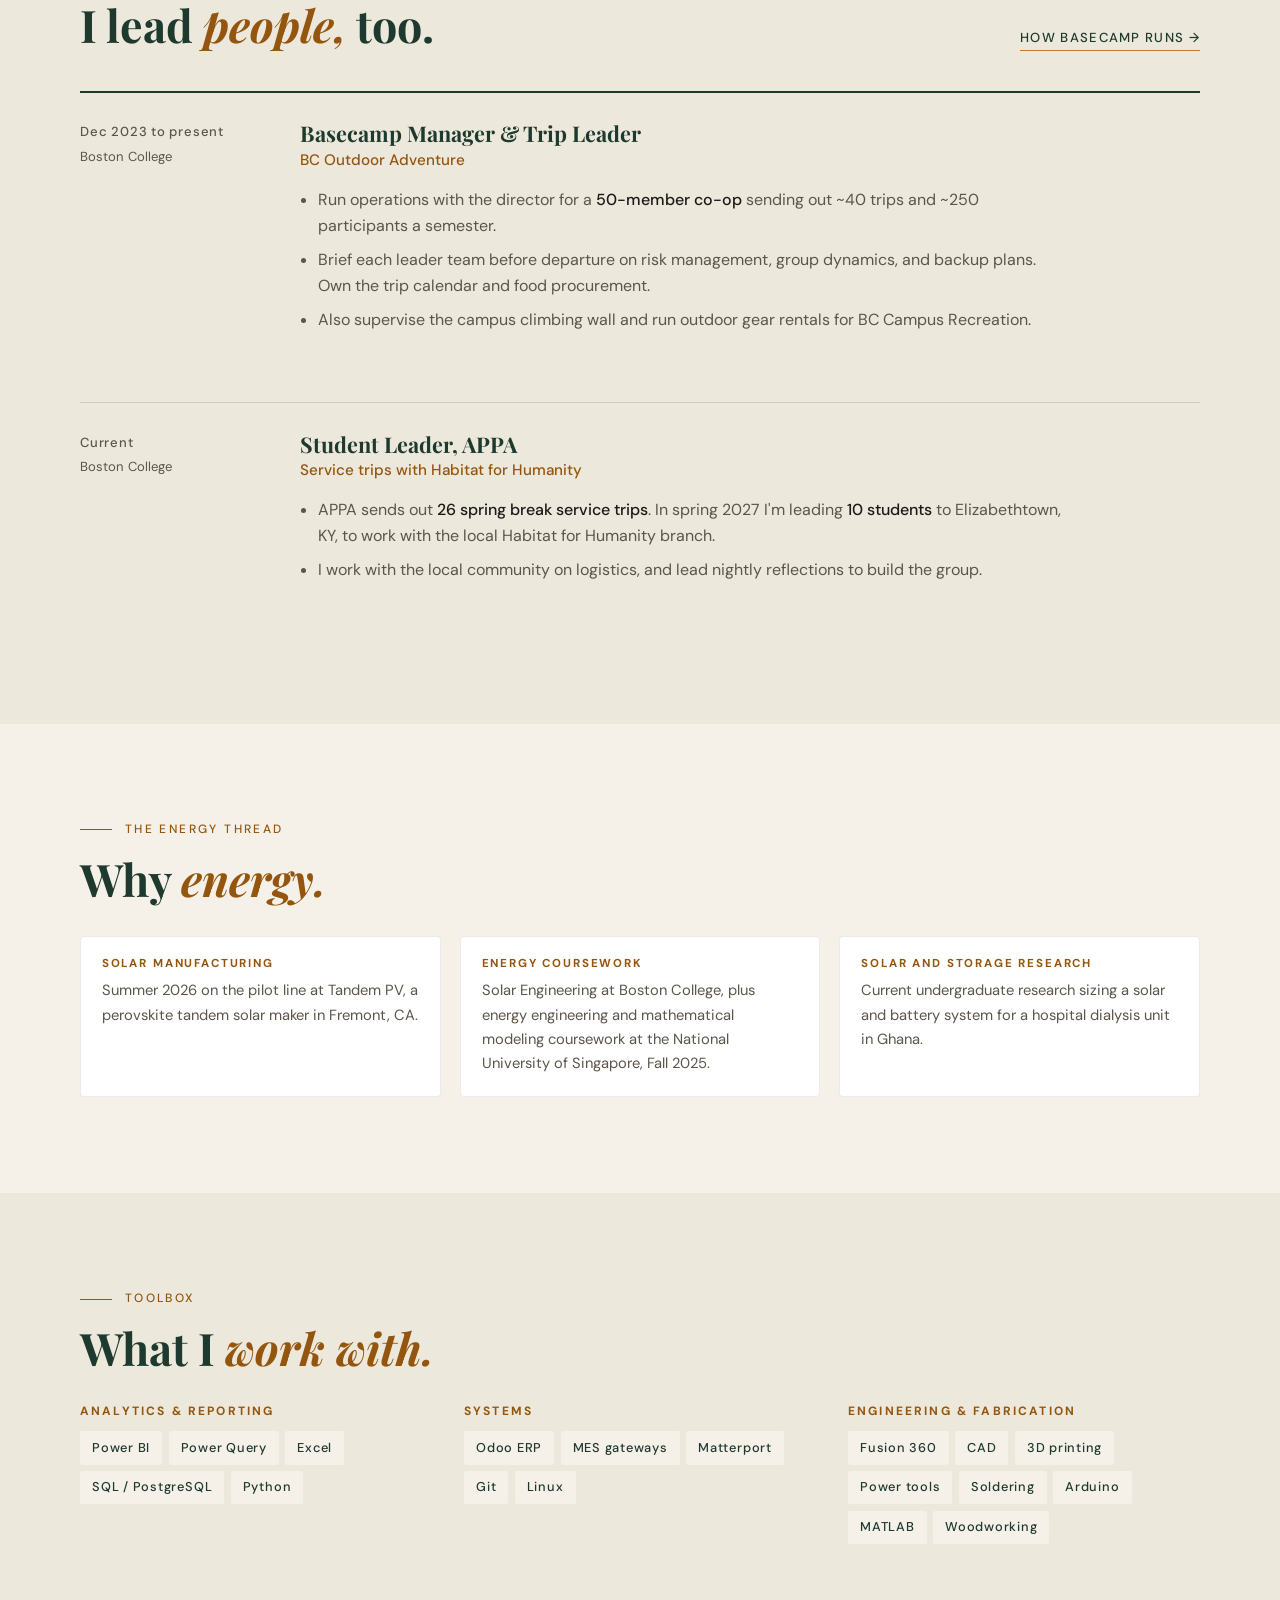
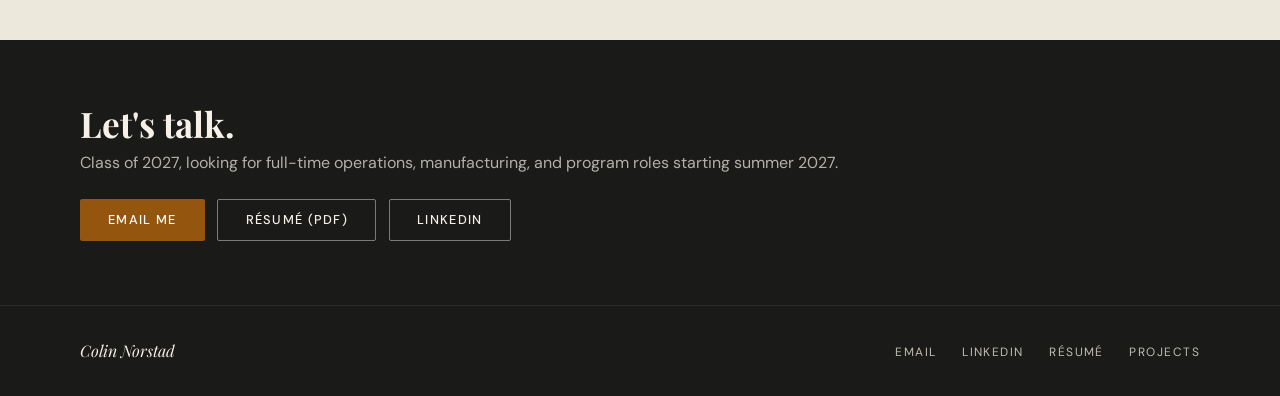
==== commit ceca01c6: "Remove EWB; make APPA/Habitat service-trip leadership entry - Drop Engineers Without Borders everywh" ====
--- a/index.html
+++ b/index.html
@@ -152,15 +152,17 @@
 </article>
 
       <article class="project-card reveal no-link">
-  <div class="project-thumb"><svg viewBox="0 0 240 150" aria-hidden="true"><circle cx="100" cy="75" r="44" fill="#1e3a2f" stroke="#7aab8a" stroke-width="3"/>
-<g stroke="#c8792a" stroke-width="5" stroke-linecap="round"><path d="M100,75 L100,40"/><path d="M100,75 L130,92"/><path d="M100,75 L70,92"/></g><circle cx="100" cy="75" r="7" fill="#c8792a"/>
-<g fill="none" stroke="#7aab8a" stroke-width="3" stroke-linecap="round"><path d="M144,75 H215"/><path d="M0,75 H56"/><path d="M205,66 l10,9 l-10,9"/></g></svg></div>
-  <div class="project-body">
-    <span class="project-kicker">Engineers Without Borders · Boston College · Feb 2024 to present</span>
-    <h3>High-efficiency pump for water filtration</h3>
-    <p>Mechanical design and prototyping of a high-efficiency pump for a water-filtration system.</p>
+  <div class="project-thumb"><svg viewBox="0 0 240 150" aria-hidden="true"><path d="M50 78 L120 24 L190 78" fill="none" stroke="#7aab8a" stroke-width="4" stroke-linejoin="round" stroke-linecap="round"/>
+<rect x="68" y="78" width="104" height="54" rx="3" fill="#2d4a3a" stroke="#7aab8a" stroke-width="3"/>
+<rect x="108" y="98" width="24" height="34" rx="2" fill="#c8792a"/>
+<g fill="#7aab8a" opacity=".7"><rect x="78" y="90" width="18" height="16" rx="2"/><rect x="144" y="90" width="18" height="16" rx="2"/></g>
+<g fill="#c8792a"><circle cx="30" cy="124" r="5"/><circle cx="44" cy="118" r="4"/><circle cx="206" cy="124" r="5"/><circle cx="194" cy="118" r="4"/></g></svg></div>
+  <div class="project-body">
+    <span class="project-kicker">Leadership · APPA and Habitat for Humanity · Spring 2027</span>
+    <h3>Leading 10 students on a Habitat service trip</h3>
+    <p>As a Student Leader in APPA, I'm leading a group of 10 students to Elizabethtown, KY to work with the local Habitat for Humanity branch. I handle logistics with the local community and lead nightly group reflections.</p>
     
-    <ul class="tags"><li>Mechanical design</li><li>Prototyping</li><li>CAD</li></ul>
+    <ul class="tags"><li>Leadership</li><li>Logistics</li><li>Community partnerships</li><li>Facilitation</li></ul>
   </div>
 </article>
 
@@ -215,9 +217,9 @@
       <div class="role reveal"><div class="role-when">Dec 2023 to present<span>Boston College</span></div>
         <div><h3>Basecamp Manager &amp; Trip Leader</h3><div class="role-org">BC Outdoor Adventure</div>
         <ul><li>Run operations with the director for a <strong>50-member co-op</strong> sending out ~40 trips and ~250 participants a semester.</li><li>Brief each leader team before departure on risk management, group dynamics, and backup plans. Own the trip calendar and food procurement.</li><li>Also supervise the campus climbing wall and run outdoor gear rentals for BC Campus Recreation.</li></ul></div></div>
-      <div class="role reveal"><div class="role-when">Feb 2024 to present<span>Boston College</span></div>
-        <div><h3>Engineers Without Borders</h3><div class="role-org">Mechanical design</div>
-        <ul><li>Mechanical design and prototyping of a high-efficiency pump for a water-filtration system.</li></ul></div></div>
+      <div class="role reveal"><div class="role-when">Current<span>Boston College</span></div>
+        <div><h3>Student Leader, APPA</h3><div class="role-org">Service trips with Habitat for Humanity</div>
+        <ul><li>APPA sends out <strong>26 spring break service trips</strong>. In spring 2027 I'm leading <strong>10 students</strong> to Elizabethtown, KY, to work with the local Habitat for Humanity branch.</li><li>I work with the local community on logistics, and lead nightly reflections to build the group.</li></ul></div></div>
     </div>
   </div>
 </section>
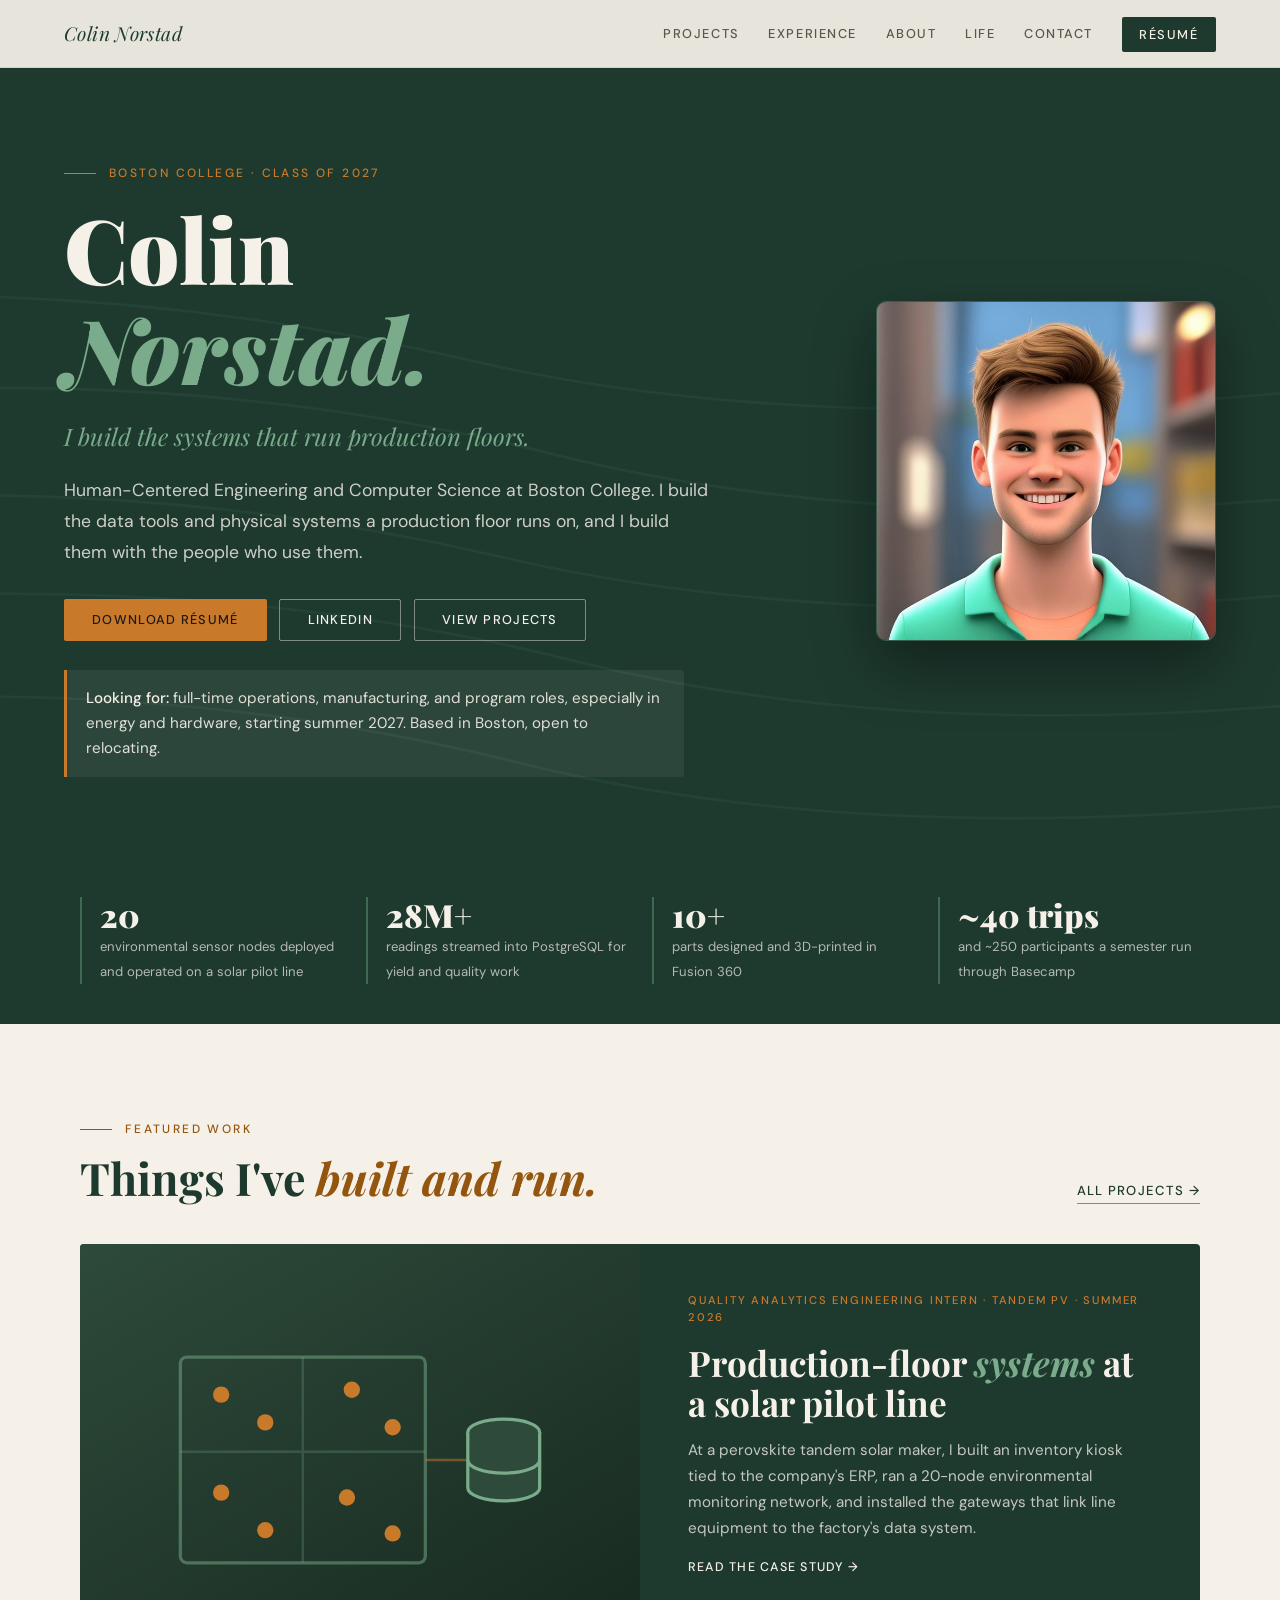
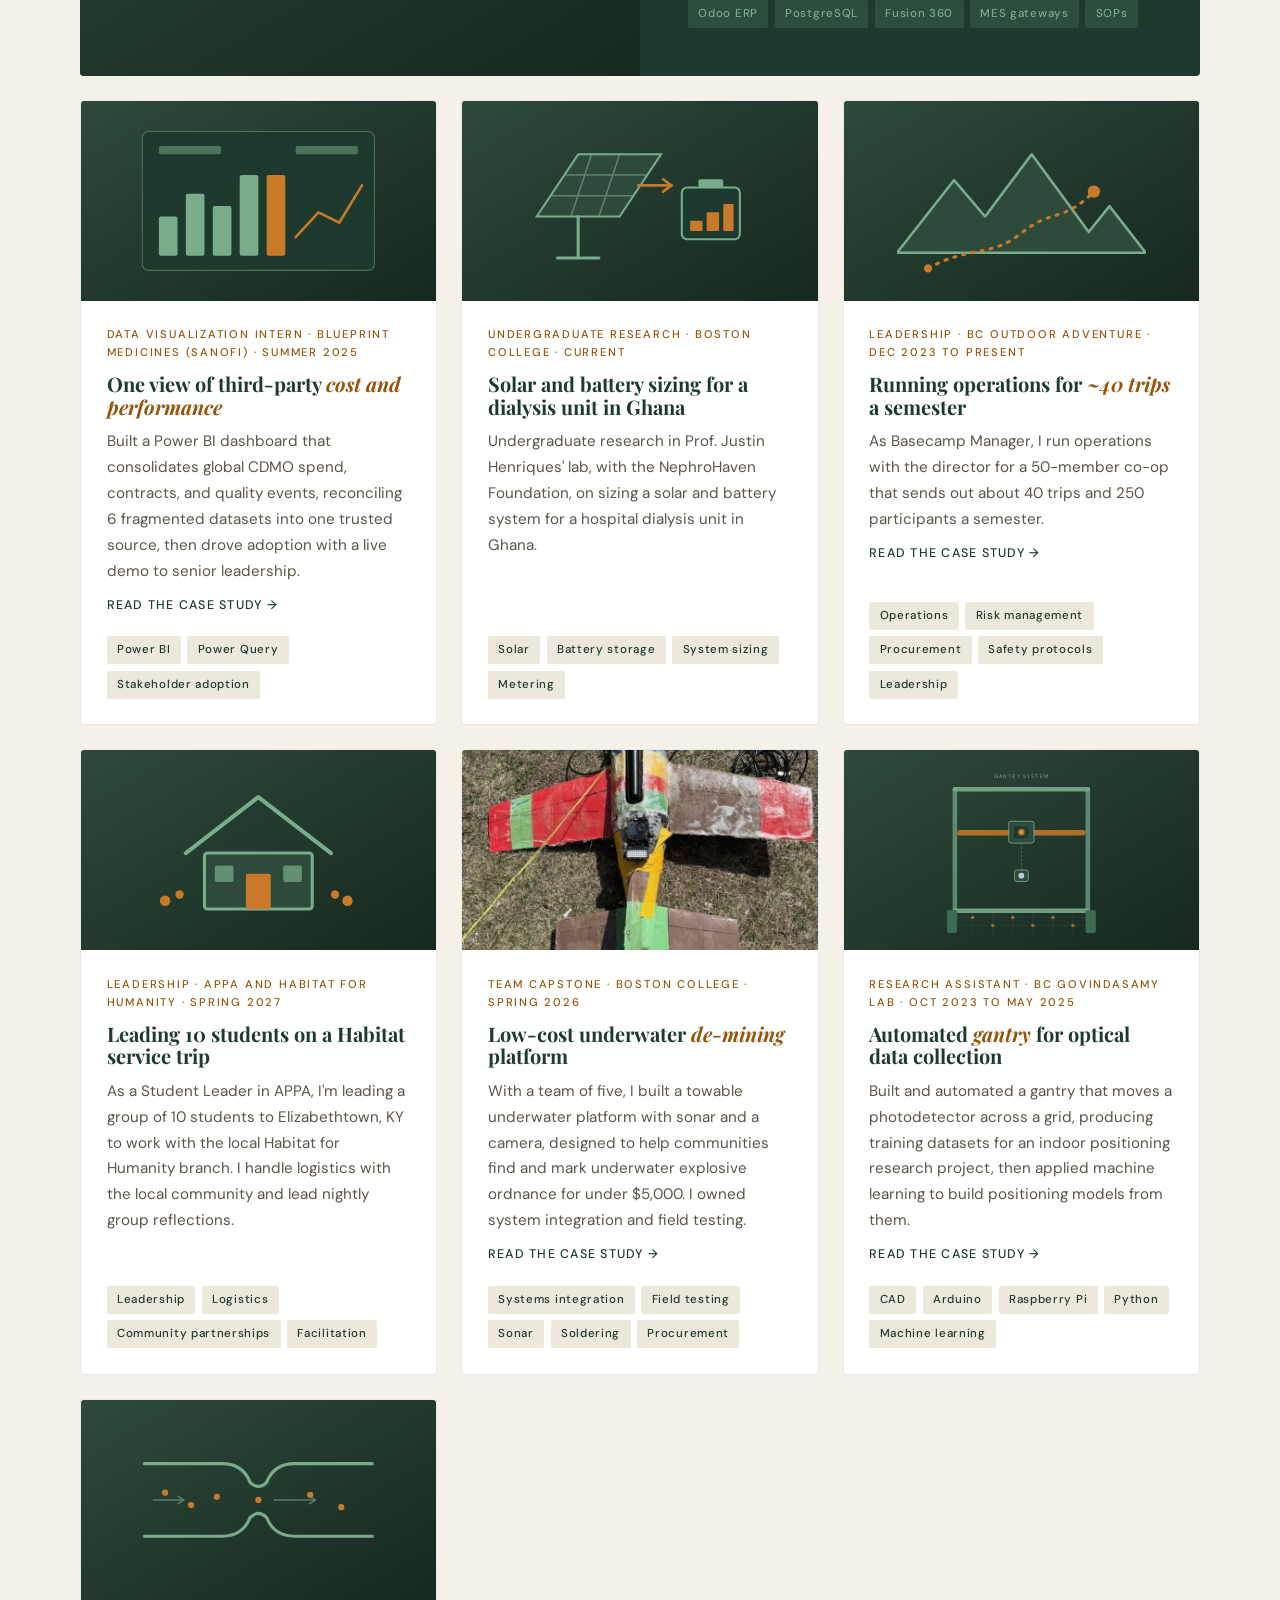
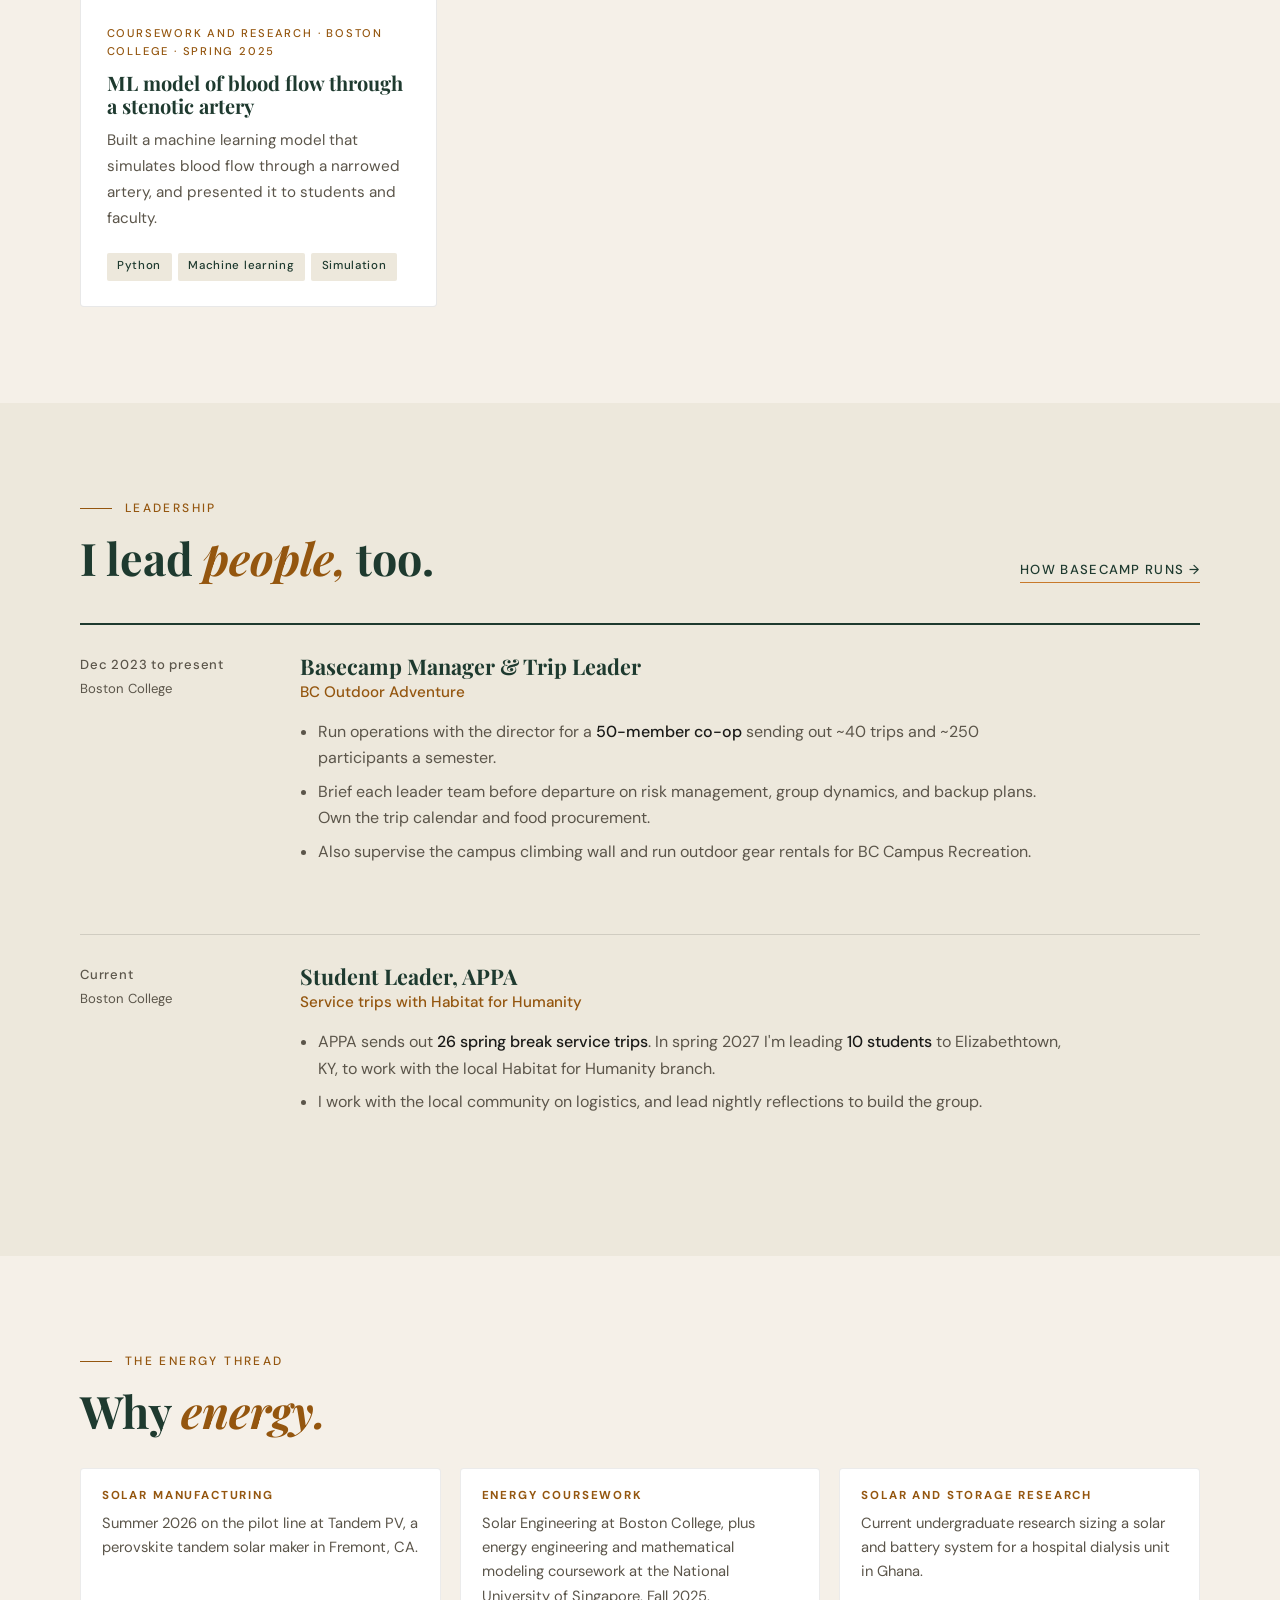
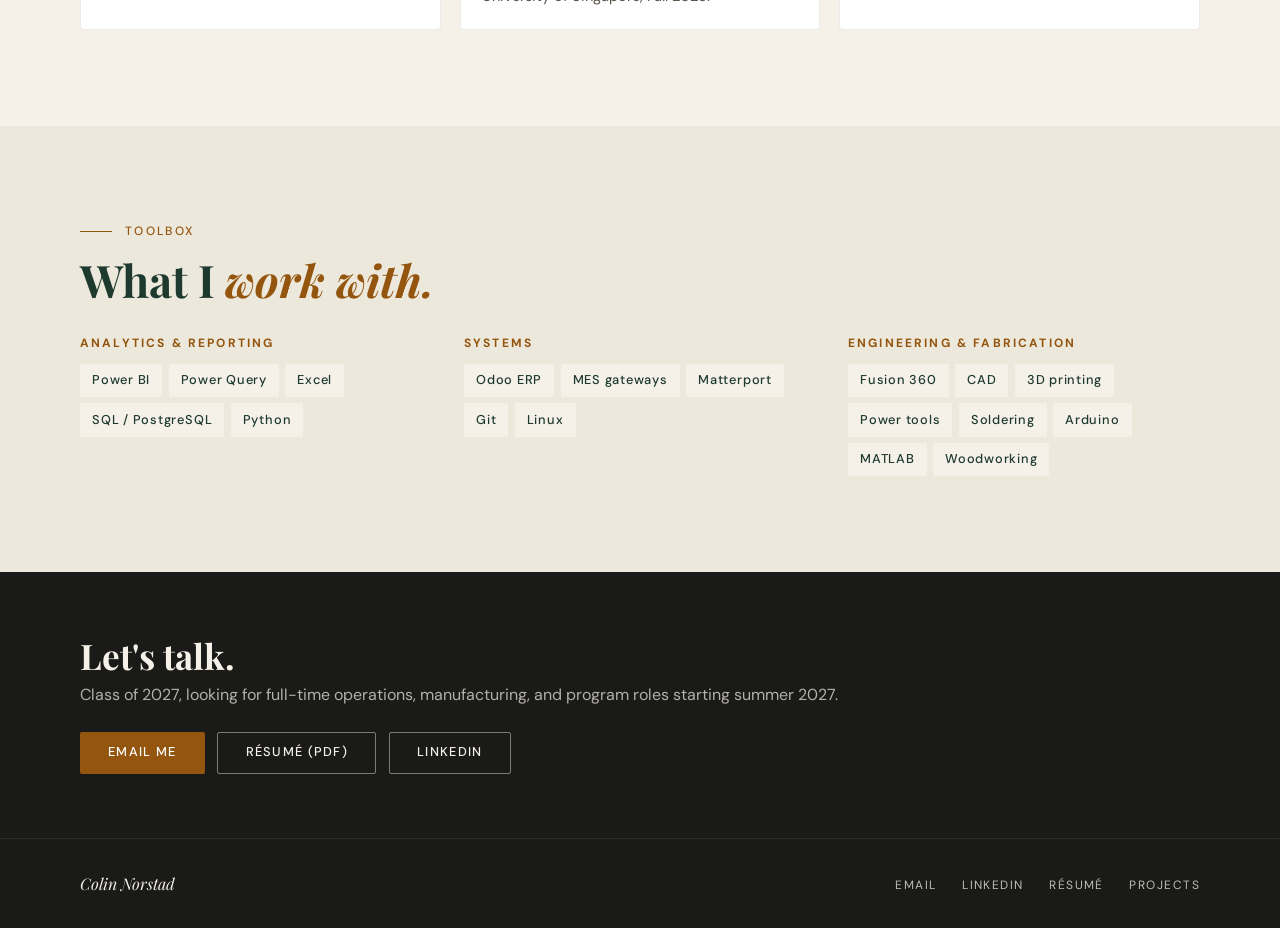
==== commit 47e05522: "Add de-mining capstone; tighten copy to impact language - New case study, card, and experience entry" ====
--- a/index.html
+++ b/index.html
@@ -167,6 +167,17 @@
 </article>
 
       <article class="project-card reveal">
+  <div class="project-thumb"><img src="images/demining-prototype.jpg" alt="The assembled towfish prototype lying on grass with sonar hardware, wiring, and a tow line attached" loading="lazy"></div>
+  <div class="project-body">
+    <span class="project-kicker">Team capstone · Boston College · Spring 2026</span>
+    <h3><a href="project-demining.html">Low-cost underwater <em>de-mining</em> platform</a></h3>
+    <p>With a team of five, I built a towable underwater platform with sonar and a camera, designed to help communities find and mark underwater explosive ordnance for under $5,000. I owned system integration and field testing.</p>
+    <span class="project-more">Read the case study →</span>
+    <ul class="tags"><li>Systems integration</li><li>Field testing</li><li>Sonar</li><li>Soldering</li><li>Procurement</li></ul>
+  </div>
+</article>
+
+      <article class="project-card reveal">
   <div class="project-thumb"><svg viewBox="0 0 280 300" role="img" aria-label="Diagram of the gantry: a frame with a moving crossbar, motor carriage and a photodetector hanging over a grid of data points">
 <rect x="20" y="40" width="240" height="8" rx="4" fill="#7aab8a" opacity=".9"/><rect x="20" y="252" width="240" height="8" rx="4" fill="#7aab8a" opacity=".9"/>
 <rect x="20" y="40" width="8" height="220" rx="4" fill="#7aab8a" opacity=".7"/><rect x="252" y="40" width="8" height="220" rx="4" fill="#7aab8a" opacity=".7"/>
--- a/styles.css
+++ b/styles.css
@@ -352,3 +352,18 @@
 .life-item.wide .life-photos { width: 50%; display: grid; gap: 3px; flex-shrink: 0; }
 .life-item.wide .life-photos img, .life-photos img { width: 100%; min-height: 0; height: 100%; aspect-ratio: 16/10; object-fit: cover; }
 @media (max-width: 900px) { .life-item.wide .life-photos { width: 100%; } }
+
+/* ── EMAIL TOAST ── */
+.toast {
+  position: fixed; left: 50%; bottom: 1.5rem; z-index: 300; transform: translate(-50%, 20px);
+  max-width: calc(100vw - 2rem); display: flex; flex-wrap: wrap; align-items: center; gap: .4rem 1.1rem;
+  background: var(--ink); color: var(--cream); padding: .9rem 1.2rem; border-radius: 4px;
+  font-size: .9rem; box-shadow: 0 12px 40px rgba(0,0,0,.3);
+  opacity: 0; pointer-events: none; transition: opacity .25s, transform .25s;
+}
+.toast.show { opacity: 1; transform: translate(-50%, 0); pointer-events: auto; }
+.toast a { color: var(--amber); font-weight: 500; text-decoration: underline; text-underline-offset: 3px; }
+@media print { .toast { display: none; } }
+
+/* ── CASE STUDY PHOTOS ── */
+.case figure img { height: auto; }
